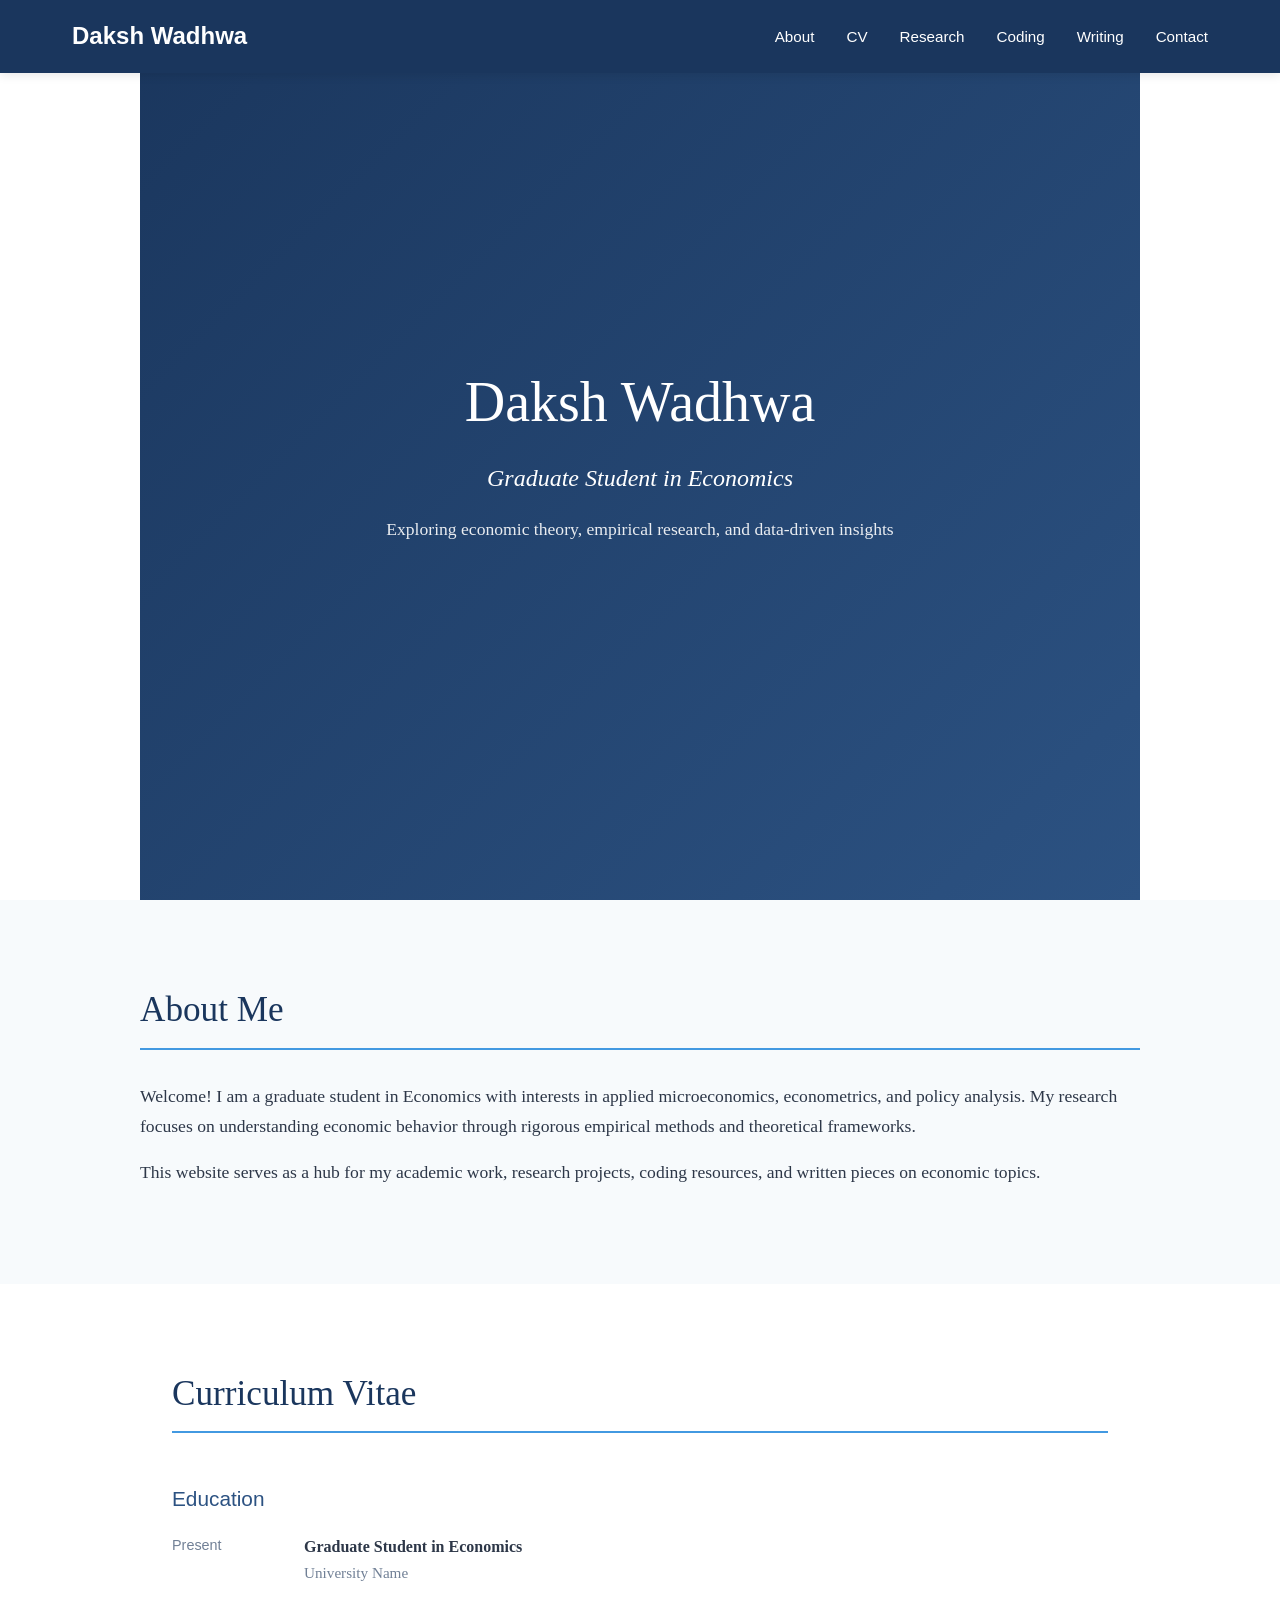
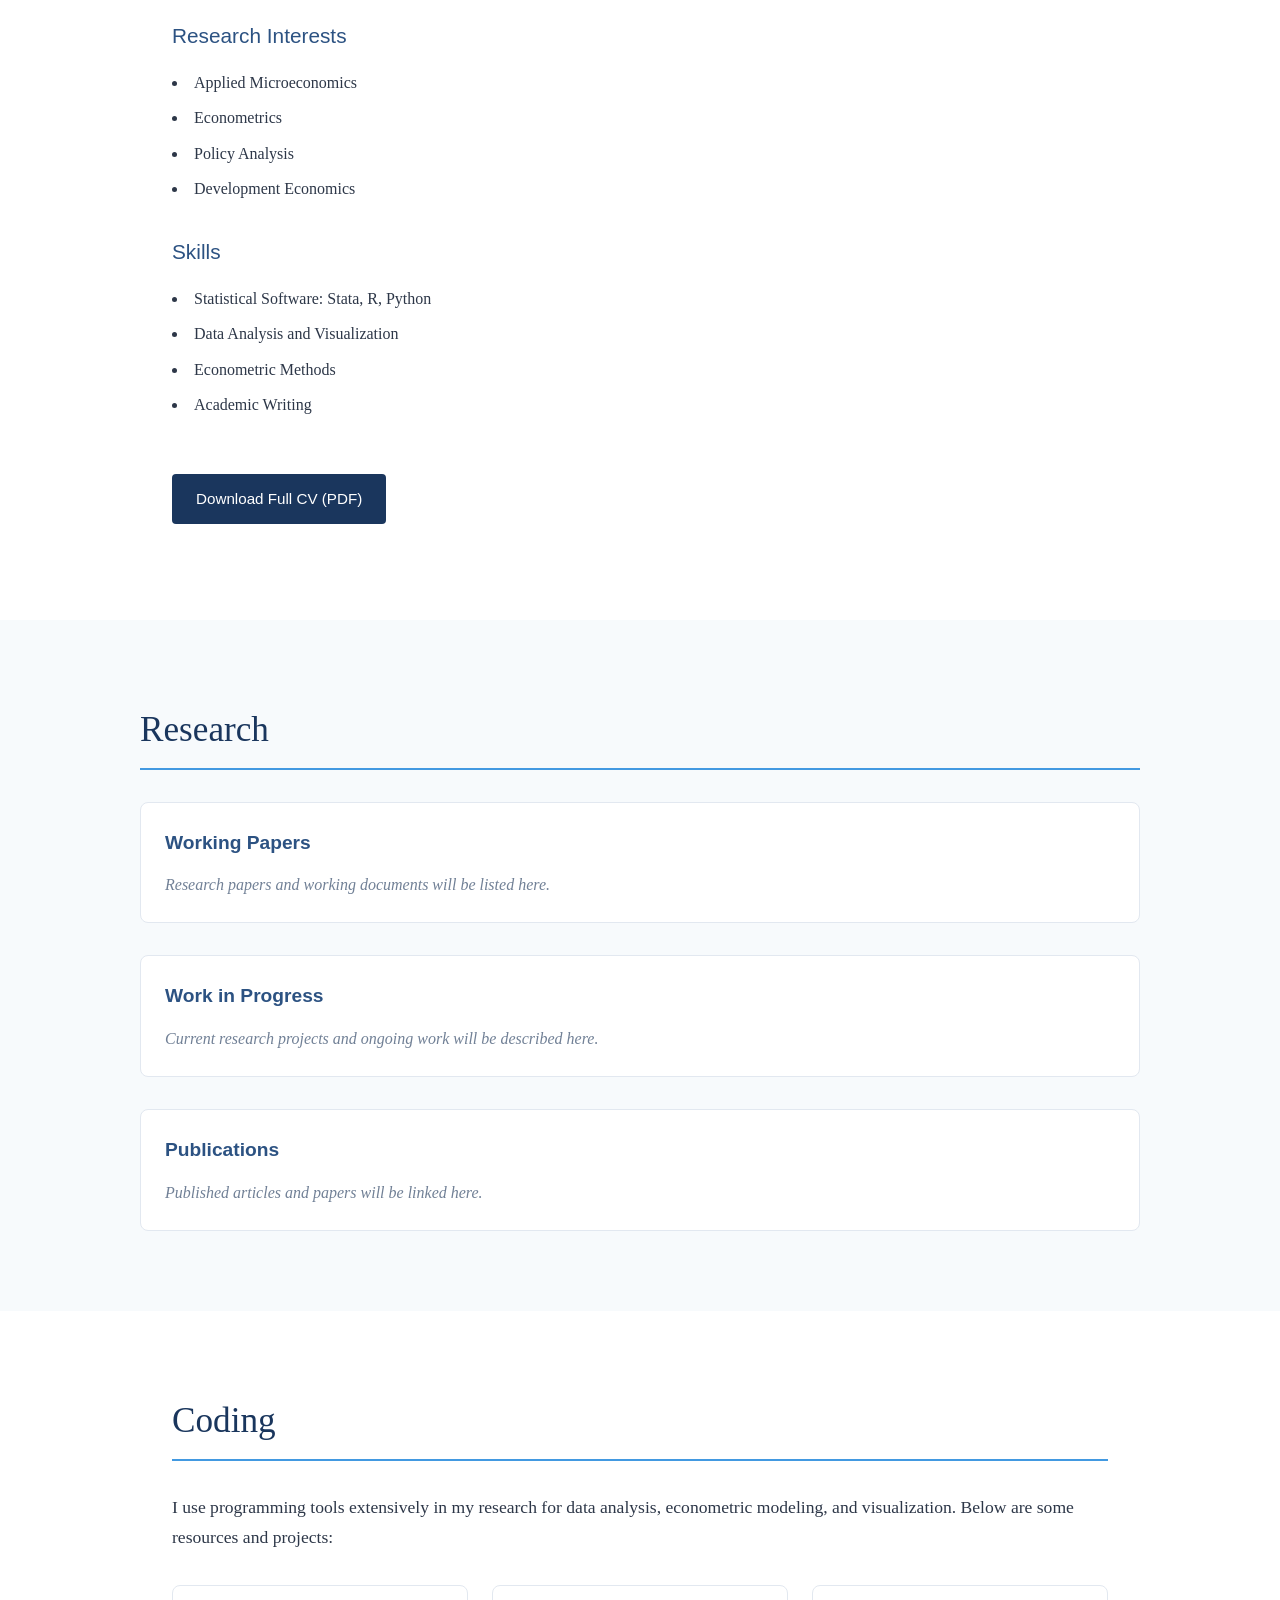
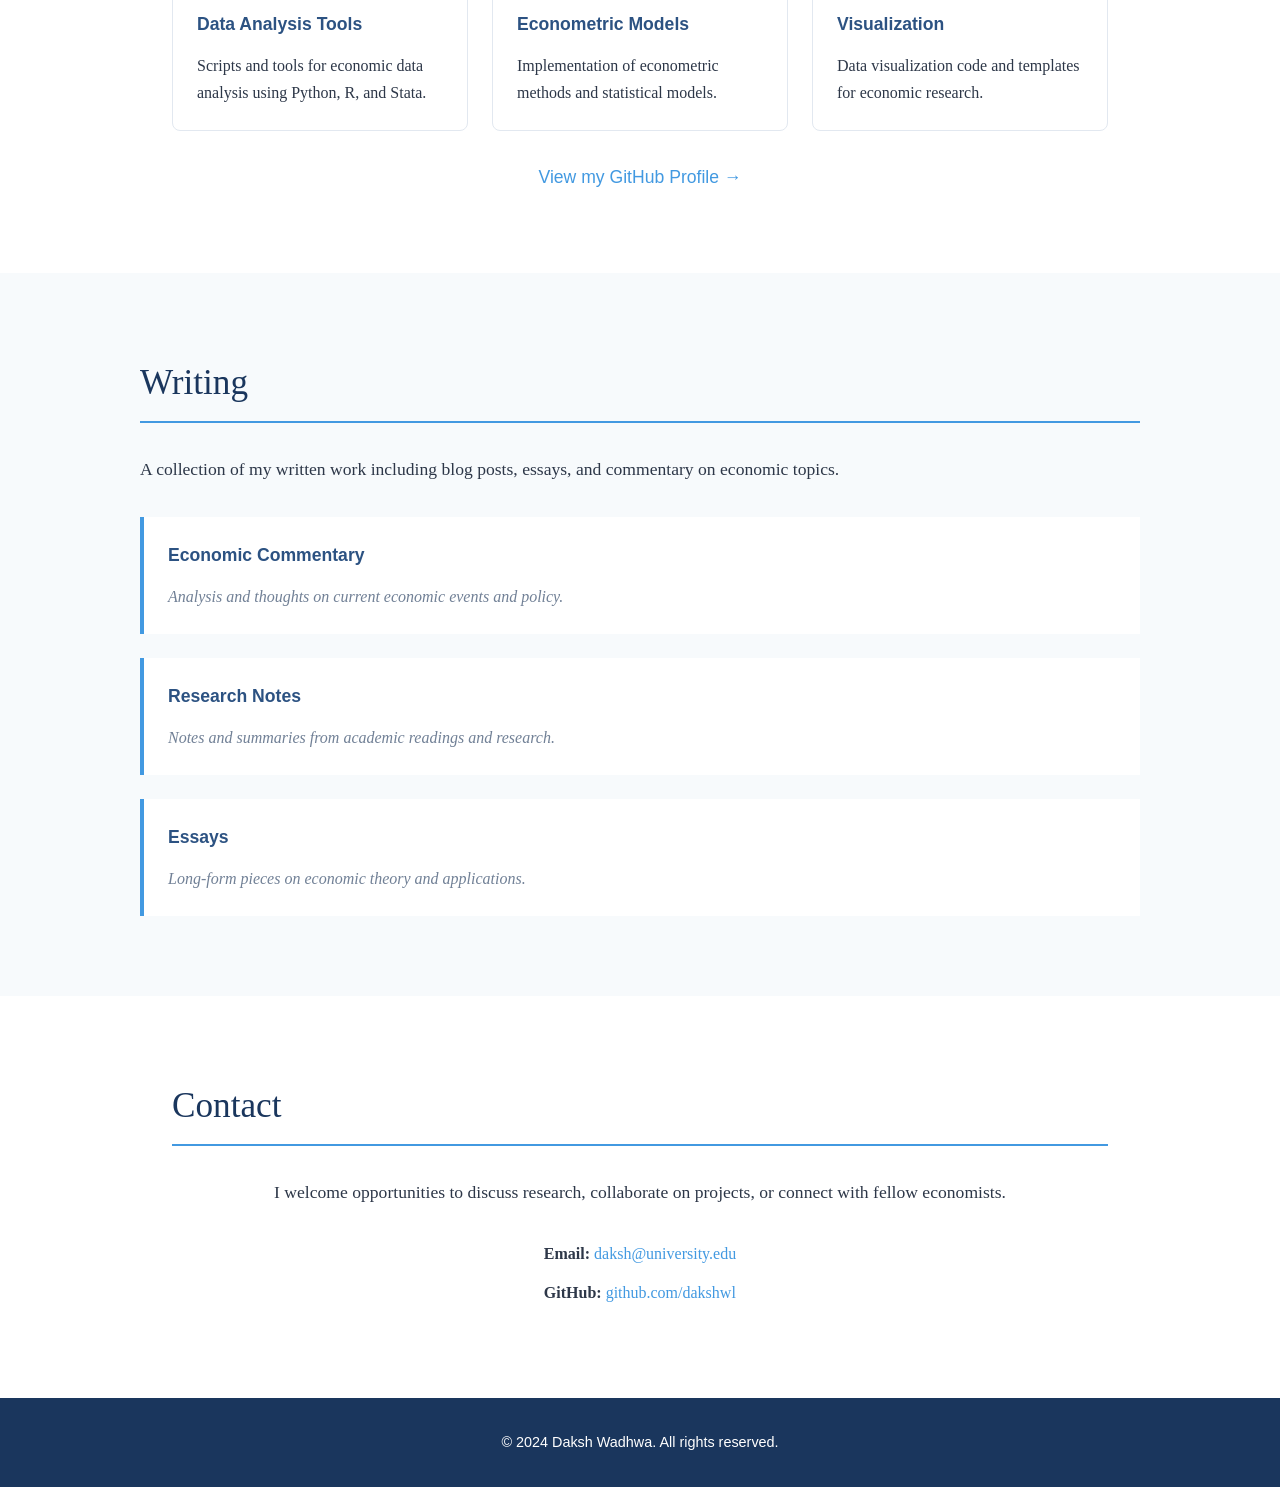
==== index.html @ ab9d46c3 "Add personal website with CV, Research, Coding, and Writing sections Co-authored-by: dakshwl <173939" ====
<!DOCTYPE html>
<html lang="en">
<head>
    <meta charset="UTF-8">
    <meta name="viewport" content="width=device-width, initial-scale=1.0">
    <title>Daksh Wadhwa | Economics Graduate Student</title>
    <link rel="stylesheet" href="styles.css">
</head>
<body>
    <header>
        <nav>
            <div class="nav-brand">Daksh Wadhwa</div>
            <ul class="nav-links">
                <li><a href="#about">About</a></li>
                <li><a href="#cv">CV</a></li>
                <li><a href="#research">Research</a></li>
                <li><a href="#coding">Coding</a></li>
                <li><a href="#writing">Writing</a></li>
                <li><a href="#contact">Contact</a></li>
            </ul>
        </nav>
    </header>

    <main>
        <section id="hero">
            <div class="hero-content">
                <h1>Daksh Wadhwa</h1>
                <p class="subtitle">Graduate Student in Economics</p>
                <p class="tagline">Exploring economic theory, empirical research, and data-driven insights</p>
            </div>
        </section>

        <section id="about">
            <h2>About Me</h2>
            <div class="about-content">
                <p>Welcome! I am a graduate student in Economics with interests in applied microeconomics, 
                econometrics, and policy analysis. My research focuses on understanding economic behavior 
                through rigorous empirical methods and theoretical frameworks.</p>
                <p>This website serves as a hub for my academic work, research projects, coding resources, 
                and written pieces on economic topics.</p>
            </div>
        </section>

        <section id="cv">
            <h2>Curriculum Vitae</h2>
            <div class="cv-content">
                <div class="cv-section">
                    <h3>Education</h3>
                    <div class="cv-item">
                        <span class="cv-date">Present</span>
                        <div class="cv-details">
                            <strong>Graduate Student in Economics</strong>
                            <p>University Name</p>
                        </div>
                    </div>
                </div>
                <div class="cv-section">
                    <h3>Research Interests</h3>
                    <ul>
                        <li>Applied Microeconomics</li>
                        <li>Econometrics</li>
                        <li>Policy Analysis</li>
                        <li>Development Economics</li>
                    </ul>
                </div>
                <div class="cv-section">
                    <h3>Skills</h3>
                    <ul>
                        <li>Statistical Software: Stata, R, Python</li>
                        <li>Data Analysis and Visualization</li>
                        <li>Econometric Methods</li>
                        <li>Academic Writing</li>
                    </ul>
                </div>
                <a href="#" class="download-cv">Download Full CV (PDF)</a>
            </div>
        </section>

        <section id="research">
            <h2>Research</h2>
            <div class="research-content">
                <div class="research-item">
                    <h3>Working Papers</h3>
                    <p class="placeholder-text">Research papers and working documents will be listed here.</p>
                </div>
                <div class="research-item">
                    <h3>Work in Progress</h3>
                    <p class="placeholder-text">Current research projects and ongoing work will be described here.</p>
                </div>
                <div class="research-item">
                    <h3>Publications</h3>
                    <p class="placeholder-text">Published articles and papers will be linked here.</p>
                </div>
            </div>
        </section>

        <section id="coding">
            <h2>Coding</h2>
            <div class="coding-content">
                <p>I use programming tools extensively in my research for data analysis, 
                econometric modeling, and visualization. Below are some resources and projects:</p>
                <div class="coding-projects">
                    <div class="coding-item">
                        <h3>Data Analysis Tools</h3>
                        <p>Scripts and tools for economic data analysis using Python, R, and Stata.</p>
                    </div>
                    <div class="coding-item">
                        <h3>Econometric Models</h3>
                        <p>Implementation of econometric methods and statistical models.</p>
                    </div>
                    <div class="coding-item">
                        <h3>Visualization</h3>
                        <p>Data visualization code and templates for economic research.</p>
                    </div>
                </div>
                <div class="github-link">
                    <a href="https://github.com/dakshwl" target="_blank" rel="noopener noreferrer">View my GitHub Profile →</a>
                </div>
            </div>
        </section>

        <section id="writing">
            <h2>Writing</h2>
            <div class="writing-content">
                <p>A collection of my written work including blog posts, essays, and commentary on economic topics.</p>
                <div class="writing-items">
                    <div class="writing-item">
                        <h3>Economic Commentary</h3>
                        <p class="placeholder-text">Analysis and thoughts on current economic events and policy.</p>
                    </div>
                    <div class="writing-item">
                        <h3>Research Notes</h3>
                        <p class="placeholder-text">Notes and summaries from academic readings and research.</p>
                    </div>
                    <div class="writing-item">
                        <h3>Essays</h3>
                        <p class="placeholder-text">Long-form pieces on economic theory and applications.</p>
                    </div>
                </div>
            </div>
        </section>

        <section id="contact">
            <h2>Contact</h2>
            <div class="contact-content">
                <p>I welcome opportunities to discuss research, collaborate on projects, or connect with fellow economists.</p>
                <div class="contact-info">
                    <p><strong>Email:</strong> <a href="mailto:daksh@university.edu">daksh@university.edu</a></p>
                    <p><strong>GitHub:</strong> <a href="https://github.com/dakshwl" target="_blank" rel="noopener noreferrer">github.com/dakshwl</a></p>
                </div>
            </div>
        </section>
    </main>

    <footer>
        <p>&copy; 2024 Daksh Wadhwa. All rights reserved.</p>
    </footer>
</body>
</html>
---- styles.css ----
/* Reset and Base Styles */
* {
    margin: 0;
    padding: 0;
    box-sizing: border-box;
}

:root {
    --primary-color: #1a365d;
    --secondary-color: #2c5282;
    --accent-color: #4299e1;
    --text-color: #2d3748;
    --light-text: #718096;
    --background-color: #ffffff;
    --section-bg: #f7fafc;
    --border-color: #e2e8f0;
}

html {
    scroll-behavior: smooth;
}

body {
    font-family: 'Georgia', 'Times New Roman', serif;
    line-height: 1.7;
    color: var(--text-color);
    background-color: var(--background-color);
}

/* Navigation */
header {
    position: fixed;
    top: 0;
    left: 0;
    right: 0;
    background-color: var(--primary-color);
    box-shadow: 0 2px 10px rgba(0, 0, 0, 0.1);
    z-index: 1000;
}

nav {
    max-width: 1200px;
    margin: 0 auto;
    padding: 1rem 2rem;
    display: flex;
    justify-content: space-between;
    align-items: center;
}

.nav-brand {
    font-size: 1.5rem;
    font-weight: bold;
    color: #ffffff;
    font-family: 'Helvetica Neue', Arial, sans-serif;
}

.nav-links {
    display: flex;
    list-style: none;
    gap: 2rem;
}

.nav-links a {
    text-decoration: none;
    color: #ffffff;
    font-family: 'Helvetica Neue', Arial, sans-serif;
    font-size: 0.95rem;
    transition: color 0.3s ease;
}

.nav-links a:hover {
    color: var(--accent-color);
}

/* Hero Section */
#hero {
    min-height: 100vh;
    display: flex;
    align-items: center;
    justify-content: center;
    text-align: center;
    background: linear-gradient(135deg, var(--primary-color) 0%, var(--secondary-color) 100%);
    color: #ffffff;
    padding: 2rem;
}

.hero-content h1 {
    font-size: 3.5rem;
    margin-bottom: 0.5rem;
    font-weight: normal;
}

.subtitle {
    font-size: 1.5rem;
    margin-bottom: 1rem;
    font-style: italic;
}

.tagline {
    font-size: 1.1rem;
    opacity: 0.9;
    max-width: 600px;
    margin: 0 auto;
}

/* Section Styles */
section {
    padding: 5rem 2rem;
    max-width: 1000px;
    margin: 0 auto;
}

section:nth-child(even) {
    background-color: var(--section-bg);
    max-width: none;
}

section:nth-child(even) > * {
    max-width: 1000px;
    margin-left: auto;
    margin-right: auto;
}

h2 {
    font-size: 2.2rem;
    color: var(--primary-color);
    margin-bottom: 2rem;
    padding-bottom: 0.5rem;
    border-bottom: 2px solid var(--accent-color);
    font-weight: normal;
}

/* About Section */
.about-content p {
    margin-bottom: 1rem;
    font-size: 1.1rem;
}

/* CV Section */
.cv-content {
    padding: 1rem 0;
}

.cv-section {
    margin-bottom: 2rem;
}

.cv-section h3 {
    font-size: 1.3rem;
    color: var(--secondary-color);
    margin-bottom: 1rem;
    font-weight: normal;
    font-family: 'Helvetica Neue', Arial, sans-serif;
}

.cv-item {
    display: flex;
    gap: 2rem;
    margin-bottom: 1rem;
}

.cv-date {
    font-family: 'Helvetica Neue', Arial, sans-serif;
    font-size: 0.9rem;
    color: var(--light-text);
    min-width: 100px;
}

.cv-details p {
    color: var(--light-text);
    font-size: 0.95rem;
}

.cv-section ul {
    list-style-position: inside;
    color: var(--text-color);
}

.cv-section li {
    margin-bottom: 0.5rem;
}

.download-cv {
    display: inline-block;
    margin-top: 1.5rem;
    padding: 0.75rem 1.5rem;
    background-color: var(--primary-color);
    color: #ffffff;
    text-decoration: none;
    font-family: 'Helvetica Neue', Arial, sans-serif;
    font-size: 0.95rem;
    border-radius: 4px;
    transition: background-color 0.3s ease;
}

.download-cv:hover {
    background-color: var(--secondary-color);
}

/* Research Section */
.research-content {
    display: grid;
    gap: 2rem;
}

.research-item {
    padding: 1.5rem;
    border: 1px solid var(--border-color);
    border-radius: 8px;
    background-color: #ffffff;
}

.research-item h3 {
    font-size: 1.2rem;
    color: var(--secondary-color);
    margin-bottom: 0.75rem;
    font-family: 'Helvetica Neue', Arial, sans-serif;
}

.placeholder-text {
    color: var(--light-text);
    font-style: italic;
}

/* Coding Section */
.coding-content > p {
    margin-bottom: 2rem;
    font-size: 1.1rem;
}

.coding-projects {
    display: grid;
    grid-template-columns: repeat(auto-fit, minmax(280px, 1fr));
    gap: 1.5rem;
    margin-bottom: 2rem;
}

.coding-item {
    padding: 1.5rem;
    border: 1px solid var(--border-color);
    border-radius: 8px;
    background-color: #ffffff;
}

.coding-item h3 {
    font-size: 1.1rem;
    color: var(--secondary-color);
    margin-bottom: 0.75rem;
    font-family: 'Helvetica Neue', Arial, sans-serif;
}

.github-link {
    text-align: center;
}

.github-link a {
    color: var(--accent-color);
    text-decoration: none;
    font-family: 'Helvetica Neue', Arial, sans-serif;
    font-size: 1.1rem;
    transition: color 0.3s ease;
}

.github-link a:hover {
    color: var(--primary-color);
}

/* Writing Section */
.writing-content > p {
    margin-bottom: 2rem;
    font-size: 1.1rem;
}

.writing-items {
    display: grid;
    gap: 1.5rem;
}

.writing-item {
    padding: 1.5rem;
    border-left: 4px solid var(--accent-color);
    background-color: #ffffff;
}

.writing-item h3 {
    font-size: 1.1rem;
    color: var(--secondary-color);
    margin-bottom: 0.75rem;
    font-family: 'Helvetica Neue', Arial, sans-serif;
}

/* Contact Section */
.contact-content {
    text-align: center;
}

.contact-content > p {
    margin-bottom: 2rem;
    font-size: 1.1rem;
}

.contact-info {
    display: inline-block;
    text-align: left;
}

.contact-info p {
    margin-bottom: 0.75rem;
}

.contact-info a {
    color: var(--accent-color);
    text-decoration: none;
    transition: color 0.3s ease;
}

.contact-info a:hover {
    color: var(--primary-color);
}

/* Footer */
footer {
    text-align: center;
    padding: 2rem;
    background-color: var(--primary-color);
    color: #ffffff;
    font-family: 'Helvetica Neue', Arial, sans-serif;
    font-size: 0.9rem;
}

/* Responsive Design */
@media (max-width: 768px) {
    nav {
        flex-direction: column;
        gap: 1rem;
    }

    .nav-links {
        gap: 1rem;
        flex-wrap: wrap;
        justify-content: center;
    }

    .hero-content h1 {
        font-size: 2.5rem;
    }

    .subtitle {
        font-size: 1.2rem;
    }

    section {
        padding: 3rem 1.5rem;
    }

    h2 {
        font-size: 1.8rem;
    }

    .cv-item {
        flex-direction: column;
        gap: 0.5rem;
    }

    .cv-date {
        min-width: auto;
    }
}

@media (max-width: 480px) {
    .hero-content h1 {
        font-size: 2rem;
    }

    .nav-links {
        font-size: 0.85rem;
    }

    .coding-projects {
        grid-template-columns: 1fr;
    }
}
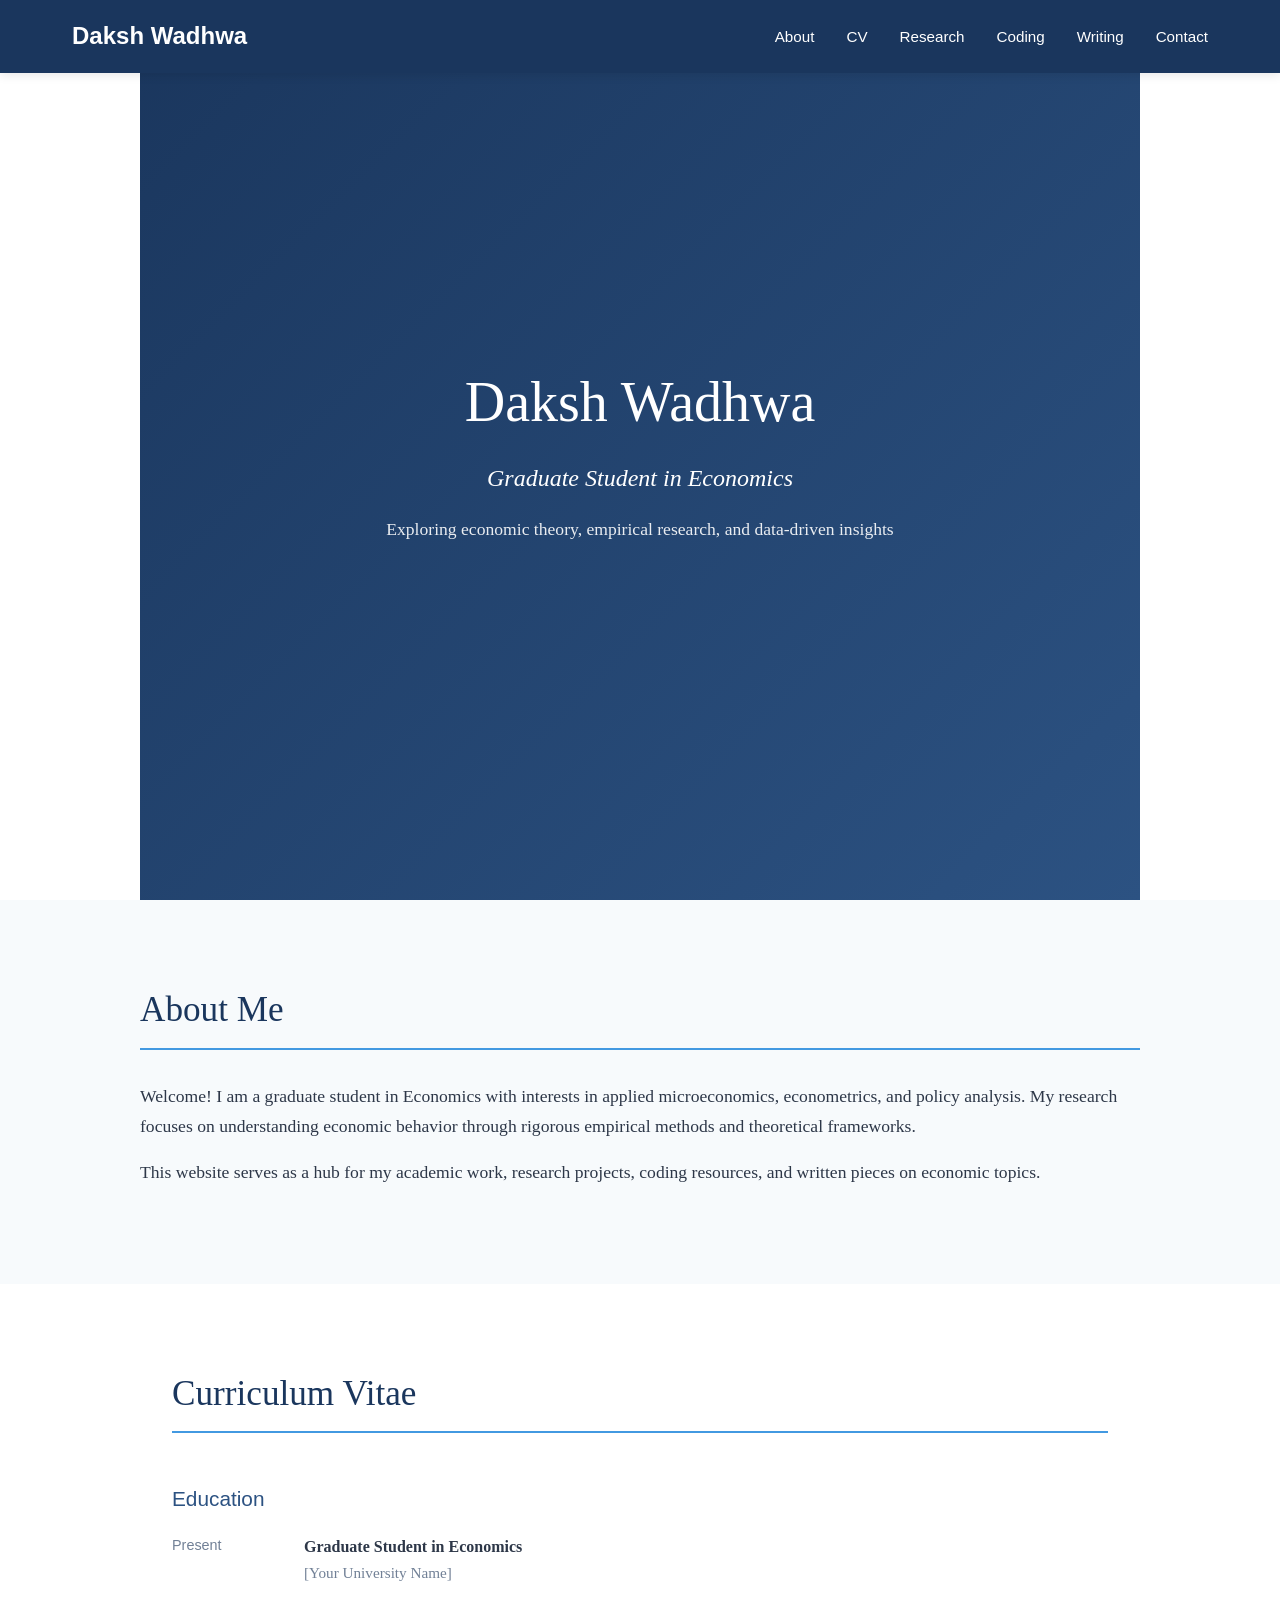
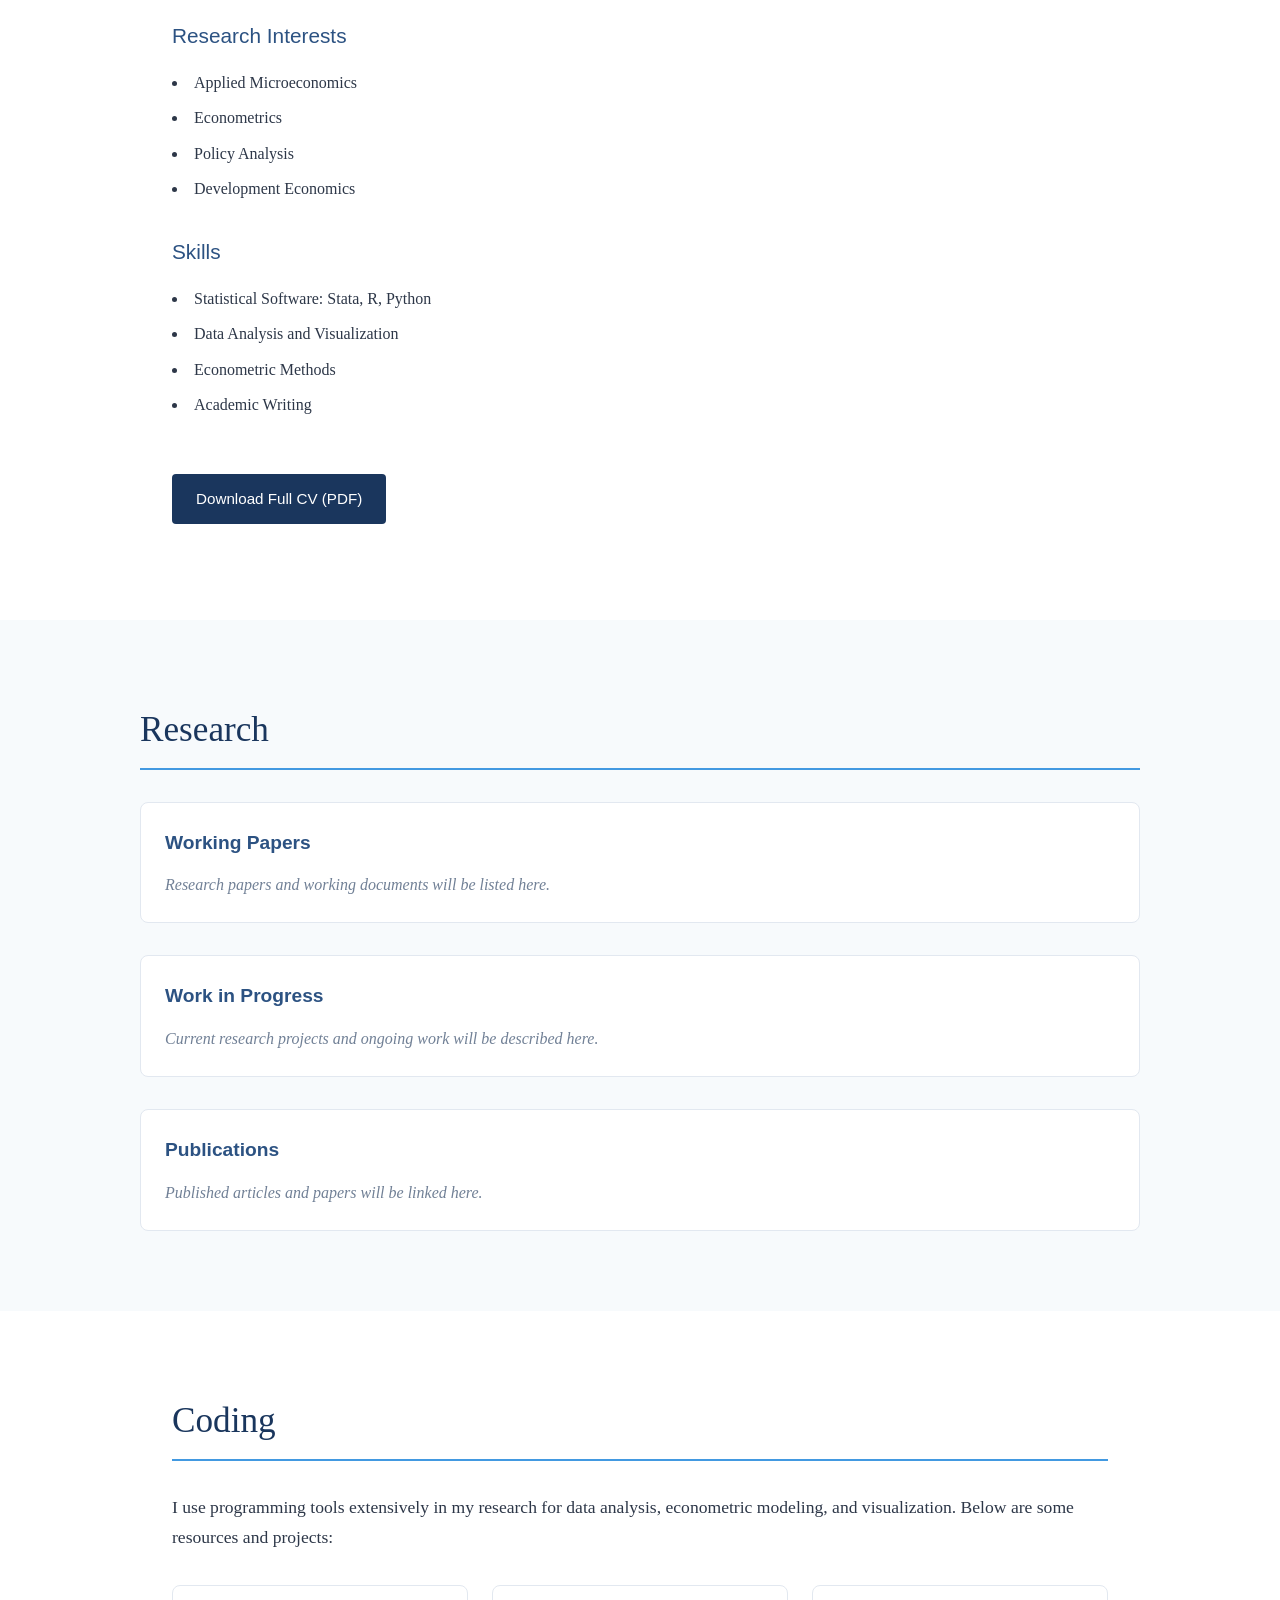
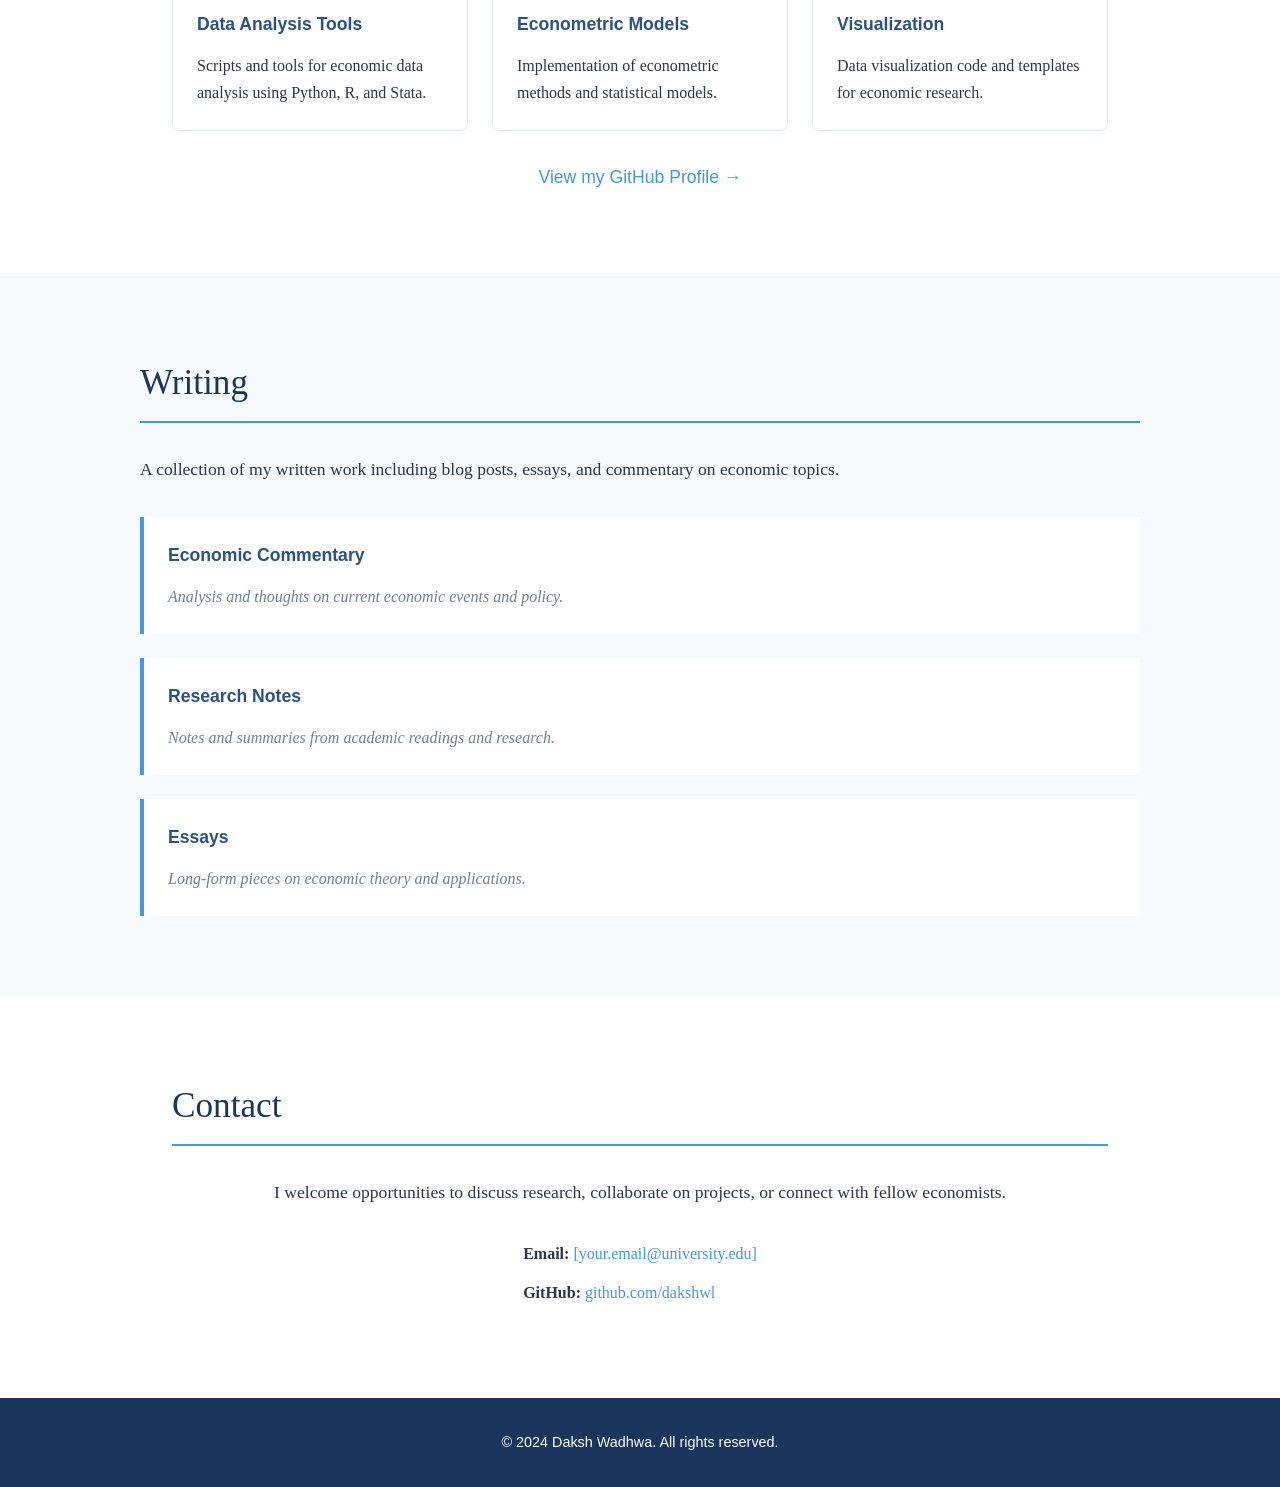
==== commit 790cac87: "Improve placeholder text for customization and add HTML comments Co-authored-by: dakshwl <173939660+" ====
--- a/index.html
+++ b/index.html
@@ -50,7 +50,8 @@
                         <span class="cv-date">Present</span>
                         <div class="cv-details">
                             <strong>Graduate Student in Economics</strong>
-                            <p>University Name</p>
+                            <!-- Update with your university name -->
+                            <p>[Your University Name]</p>
                         </div>
                     </div>
                 </div>
@@ -72,6 +73,7 @@
                         <li>Academic Writing</li>
                     </ul>
                 </div>
+                <!-- Update the href below with your actual CV PDF file -->
                 <a href="#" class="download-cv">Download Full CV (PDF)</a>
             </div>
         </section>
@@ -145,7 +147,8 @@
             <div class="contact-content">
                 <p>I welcome opportunities to discuss research, collaborate on projects, or connect with fellow economists.</p>
                 <div class="contact-info">
-                    <p><strong>Email:</strong> <a href="mailto:daksh@university.edu">daksh@university.edu</a></p>
+                    <!-- Update with your actual email address -->
+                    <p><strong>Email:</strong> <a href="mailto:your.email@university.edu">[your.email@university.edu]</a></p>
                     <p><strong>GitHub:</strong> <a href="https://github.com/dakshwl" target="_blank" rel="noopener noreferrer">github.com/dakshwl</a></p>
                 </div>
             </div>
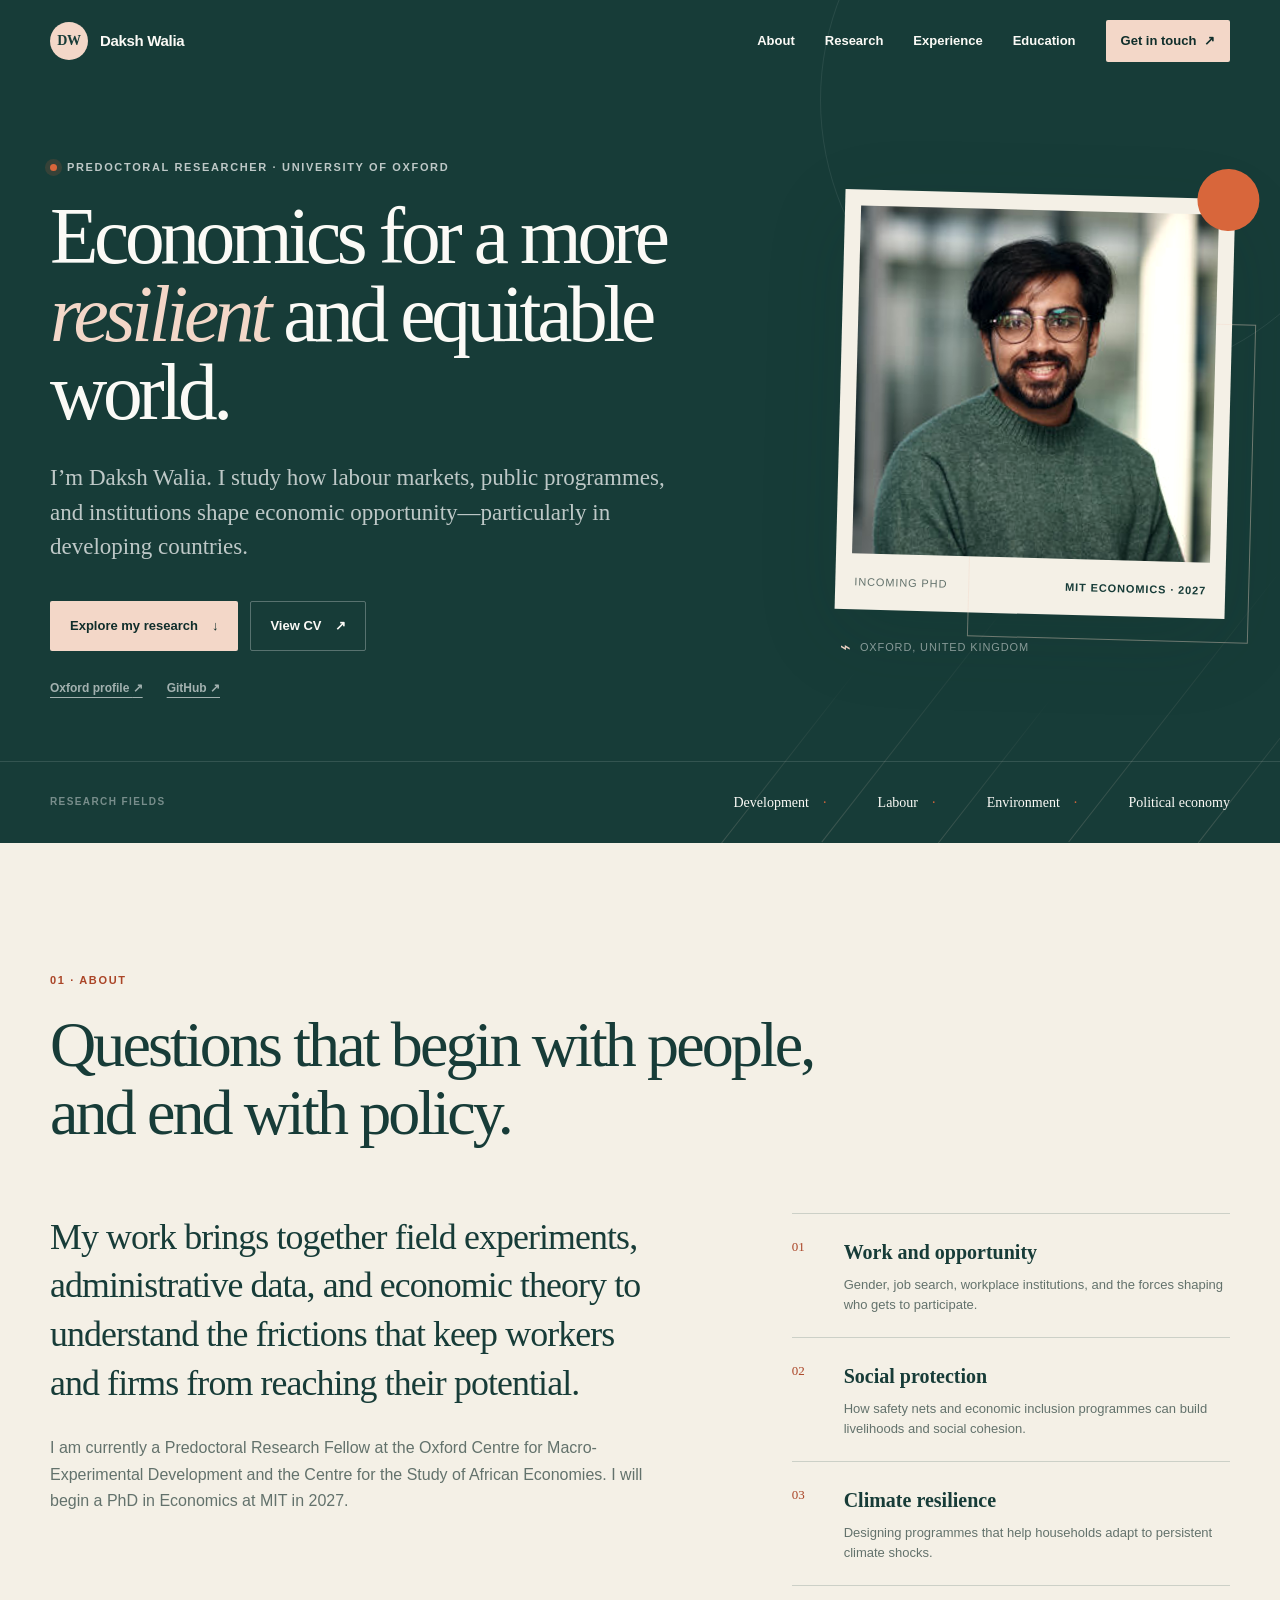
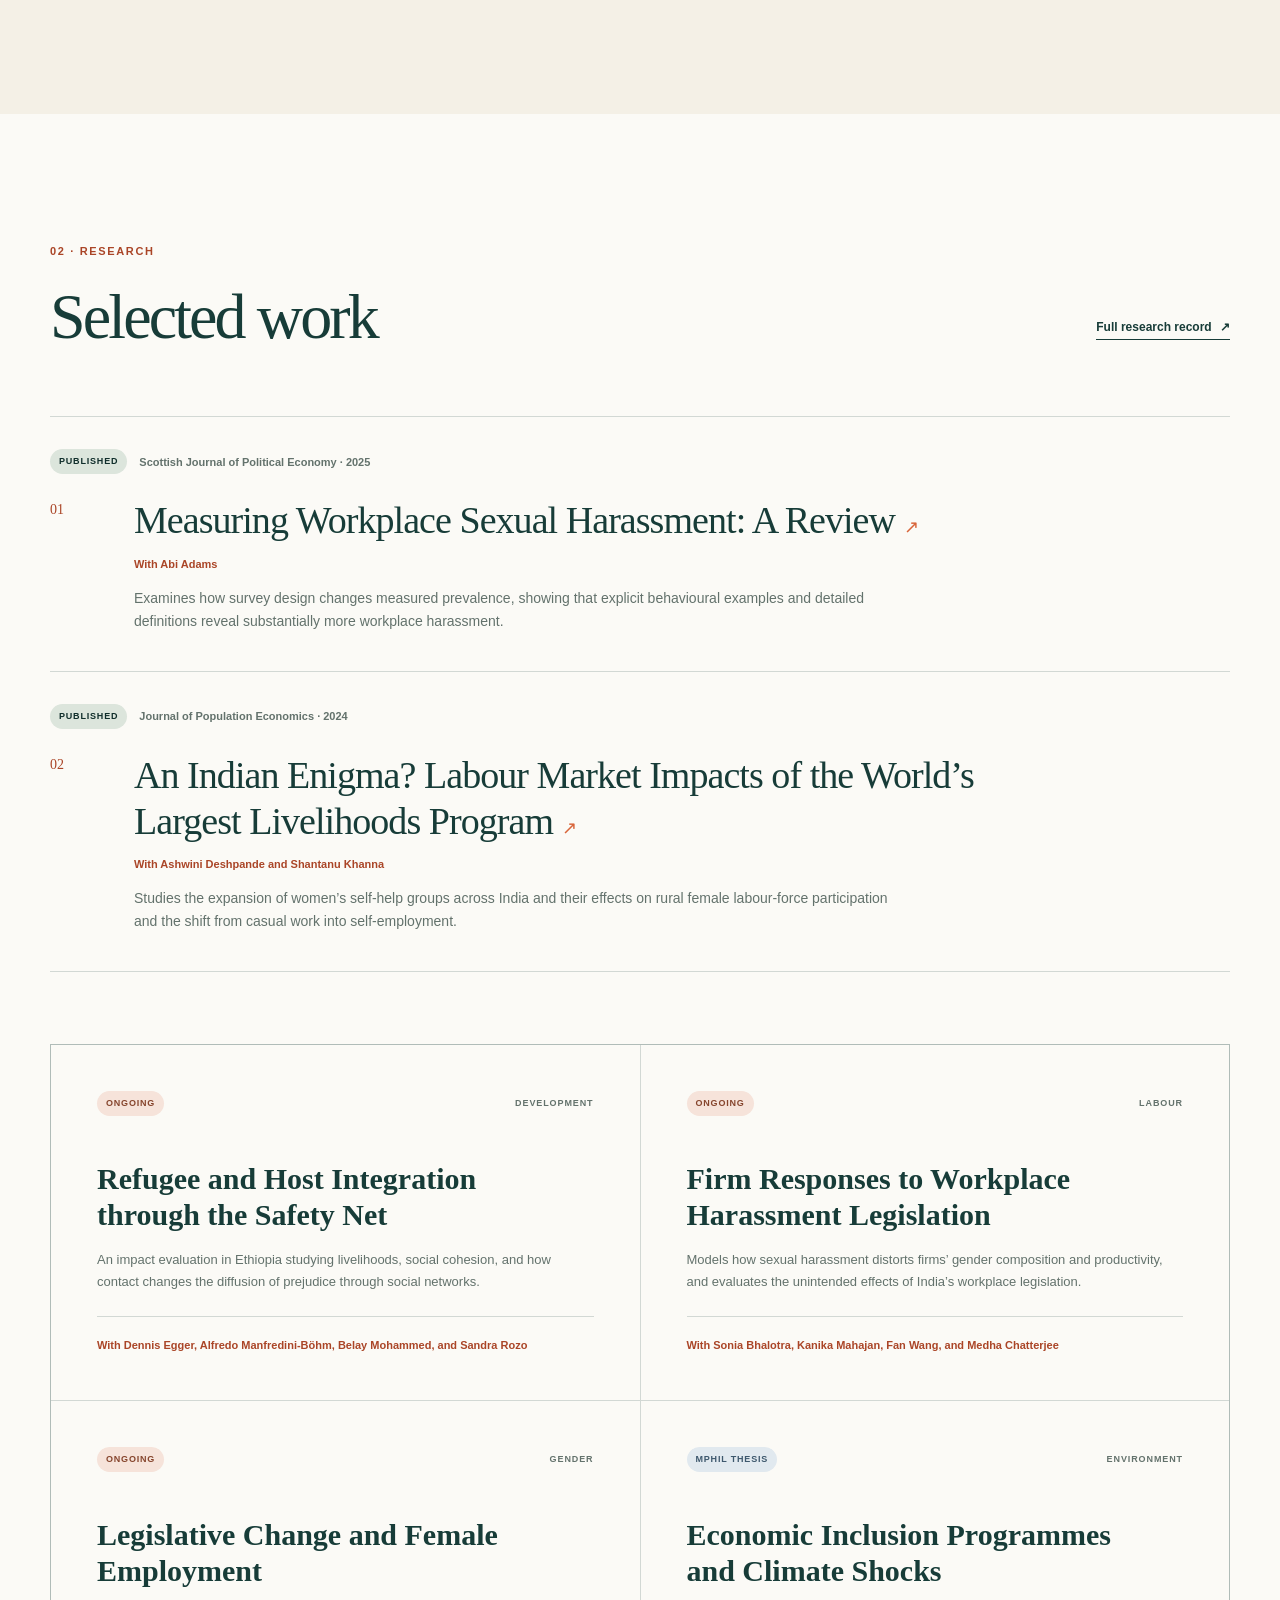
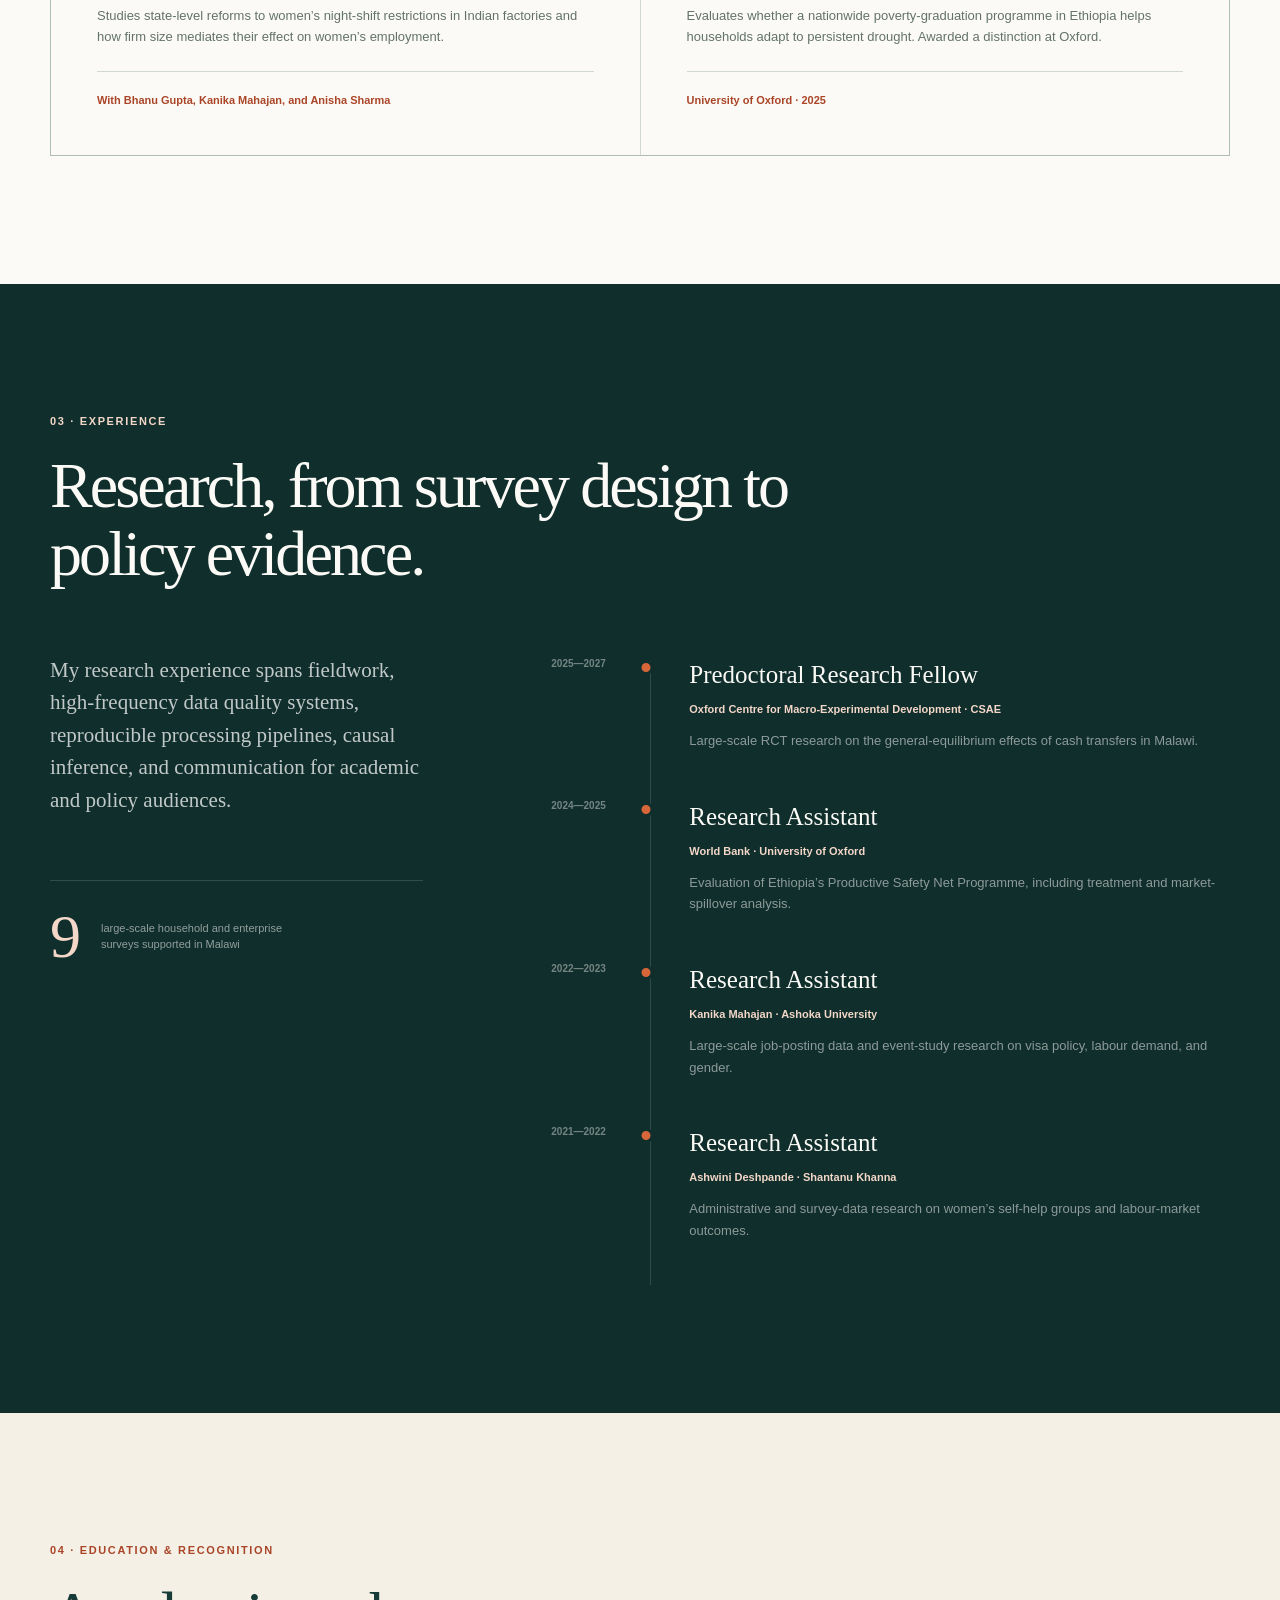
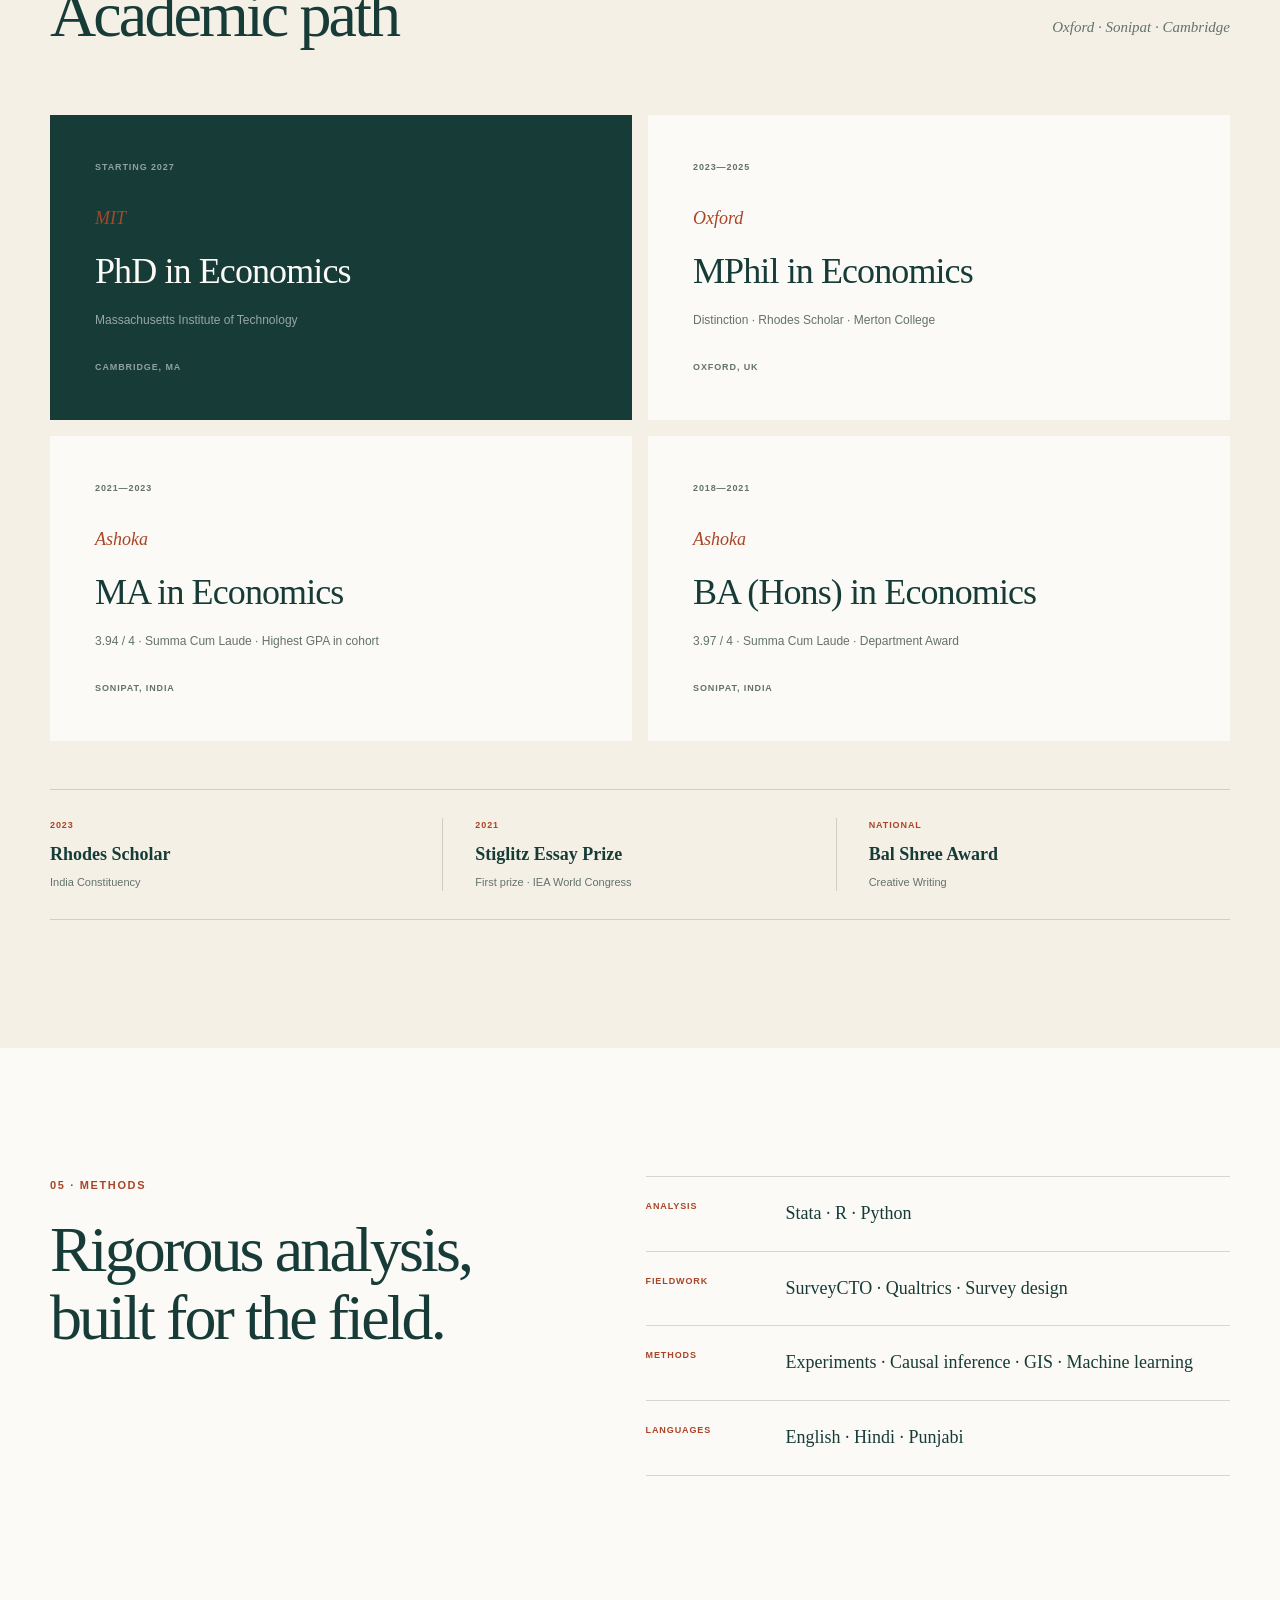
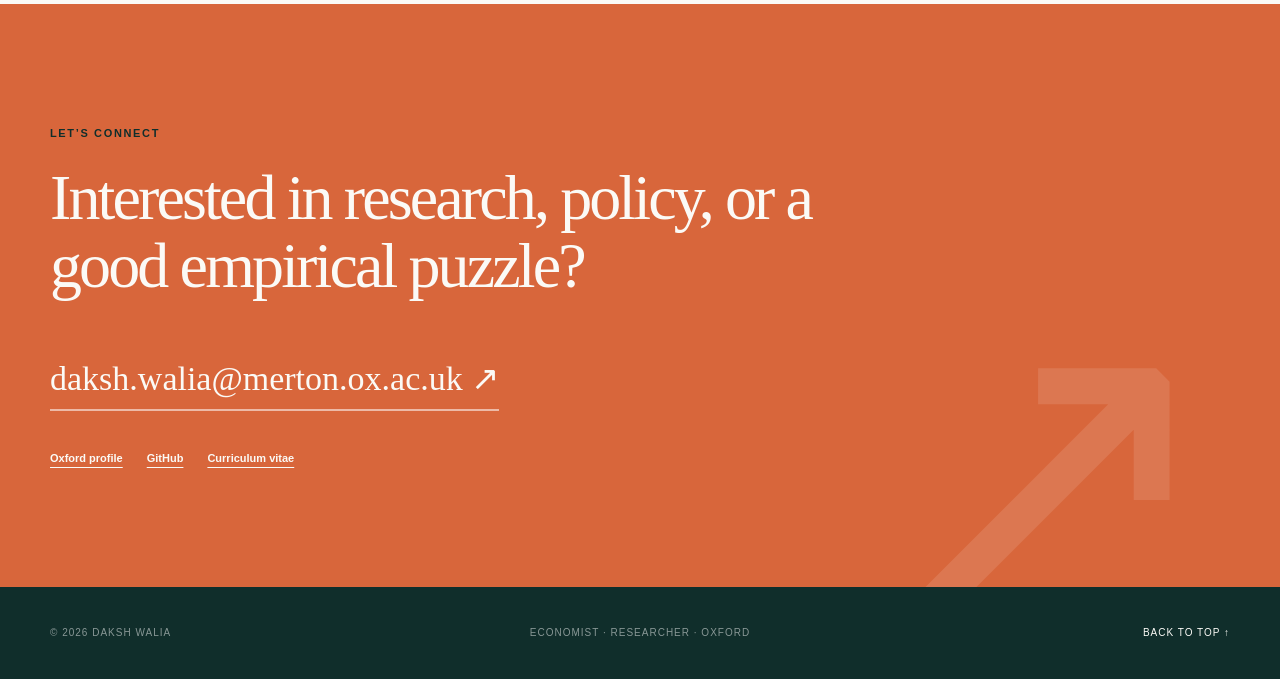
==== commit b96b105c: "Updating website first draft" ====
--- a/index.html
+++ b/index.html
@@ -3,160 +3,445 @@
 <head>
     <meta charset="UTF-8">
     <meta name="viewport" content="width=device-width, initial-scale=1.0">
-    <title>Daksh Wadhwa | Economics Graduate Student</title>
+    <meta name="description" content="Daksh Walia is a predoctoral researcher in economics at the University of Oxford, working in development, labour, and environmental economics.">
+    <meta name="theme-color" content="#173c38">
+    <meta property="og:title" content="Daksh Walia — Economist">
+    <meta property="og:description" content="Research in development, labour, and environmental economics.">
+    <meta property="og:type" content="website">
+    <meta property="og:image" content="assets/daksh-walia.jpg">
+    <title>Daksh Walia | Economist</title>
+    <link rel="icon" href="favicon.svg" type="image/svg+xml">
+    <link rel="preload" href="assets/daksh-walia.jpg" as="image" type="image/jpeg">
     <link rel="stylesheet" href="styles.css">
+    <script>document.documentElement.classList.add('js');</script>
 </head>
 <body>
-    <header>
-        <nav>
-            <div class="nav-brand">Daksh Wadhwa</div>
-            <ul class="nav-links">
-                <li><a href="#about">About</a></li>
-                <li><a href="#cv">CV</a></li>
-                <li><a href="#research">Research</a></li>
-                <li><a href="#coding">Coding</a></li>
-                <li><a href="#writing">Writing</a></li>
-                <li><a href="#contact">Contact</a></li>
-            </ul>
+    <a class="skip-link" href="#main-content">Skip to content</a>
+
+    <header class="site-header" id="site-header">
+        <nav class="nav shell" aria-label="Primary navigation">
+            <a class="brand" href="#top" aria-label="Daksh Walia, home">
+                <span class="brand-mark" aria-hidden="true">DW</span>
+                <span class="brand-name">Daksh Walia</span>
+            </a>
+
+            <button class="nav-toggle" type="button" aria-expanded="false" aria-controls="nav-links">
+                <span class="sr-only">Open menu</span>
+                <span aria-hidden="true"></span>
+                <span aria-hidden="true"></span>
+            </button>
+
+            <div class="nav-links" id="nav-links">
+                <a href="#about">About</a>
+                <a href="#research">Research</a>
+                <a href="#experience">Experience</a>
+                <a href="#education">Education</a>
+                <a class="nav-contact" href="#contact">Get in touch <span aria-hidden="true">↗</span></a>
+            </div>
         </nav>
     </header>
 
-    <main>
-        <section id="hero">
-            <div class="hero-content">
-                <h1>Daksh Wadhwa</h1>
-                <p class="subtitle">Graduate Student in Economics</p>
-                <p class="tagline">Exploring economic theory, empirical research, and data-driven insights</p>
-            </div>
-        </section>
-
-        <section id="about">
-            <h2>About Me</h2>
-            <div class="about-content">
-                <p>Welcome! I am a graduate student in Economics with interests in applied microeconomics, 
-                econometrics, and policy analysis. My research focuses on understanding economic behavior 
-                through rigorous empirical methods and theoretical frameworks.</p>
-                <p>This website serves as a hub for my academic work, research projects, coding resources, 
-                and written pieces on economic topics.</p>
-            </div>
-        </section>
-
-        <section id="cv">
-            <h2>Curriculum Vitae</h2>
-            <div class="cv-content">
-                <div class="cv-section">
-                    <h3>Education</h3>
-                    <div class="cv-item">
-                        <span class="cv-date">Present</span>
-                        <div class="cv-details">
-                            <strong>Graduate Student in Economics</strong>
-                            <!-- Update with your university name -->
-                            <p>[Your University Name]</p>
-                        </div>
-                    </div>
-                </div>
-                <div class="cv-section">
-                    <h3>Research Interests</h3>
+    <main id="main-content">
+        <section class="hero" id="top">
+            <div class="hero-pattern" aria-hidden="true">
+                <span></span><span></span><span></span><span></span><span></span>
+            </div>
+            <div class="shell hero-grid">
+                <div class="hero-copy reveal">
+                    <p class="eyebrow"><span></span> Predoctoral researcher · University of Oxford</p>
+                    <h1>Economics for a more <em>resilient</em> and equitable world.</h1>
+                    <p class="hero-intro">
+                        I’m Daksh Walia. I study how labour markets, public programmes, and institutions
+                        shape economic opportunity—particularly in developing countries.
+                    </p>
+                    <div class="hero-actions">
+                        <a class="button button-primary" href="#research">Explore my research <span aria-hidden="true">↓</span></a>
+                        <a class="button button-secondary" href="Economics_CV.pdf" target="_blank" rel="noopener">View CV <span aria-hidden="true">↗</span></a>
+                    </div>
+                    <div class="hero-links" aria-label="Professional profiles">
+                        <a href="https://www.economics.ox.ac.uk/people/daksh-walia" target="_blank" rel="noopener">
+                            Oxford profile <span aria-hidden="true">↗</span>
+                        </a>
+                        <a href="https://github.com/dakshwl" target="_blank" rel="noopener">
+                            GitHub <span aria-hidden="true">↗</span>
+                        </a>
+                    </div>
+                </div>
+
+                <div class="portrait-wrap reveal">
+                    <div class="portrait-frame">
+                        <div class="portrait-accent" aria-hidden="true"></div>
+                        <img src="assets/daksh-walia.jpg" width="300" height="348" alt="Daksh Walia smiling, wearing glasses and a green sweater.">
+                        <div class="portrait-note">
+                            <span>Incoming PhD</span>
+                            <strong>MIT Economics · 2027</strong>
+                        </div>
+                    </div>
+                    <p class="portrait-caption">
+                        <span aria-hidden="true">⌁</span>
+                        Oxford, United Kingdom
+                    </p>
+                </div>
+            </div>
+
+            <div class="research-strip" aria-label="Research fields">
+                <div class="shell research-strip-inner">
+                    <span>Research fields</span>
                     <ul>
-                        <li>Applied Microeconomics</li>
-                        <li>Econometrics</li>
-                        <li>Policy Analysis</li>
-                        <li>Development Economics</li>
+                        <li>Development</li>
+                        <li>Labour</li>
+                        <li>Environment</li>
+                        <li>Political economy</li>
                     </ul>
                 </div>
-                <div class="cv-section">
-                    <h3>Skills</h3>
-                    <ul>
-                        <li>Statistical Software: Stata, R, Python</li>
-                        <li>Data Analysis and Visualization</li>
-                        <li>Econometric Methods</li>
-                        <li>Academic Writing</li>
-                    </ul>
-                </div>
-                <!-- Update the href below with your actual CV PDF file -->
-                <a href="#" class="download-cv">Download Full CV (PDF)</a>
-            </div>
-        </section>
-
-        <section id="research">
-            <h2>Research</h2>
-            <div class="research-content">
-                <div class="research-item">
-                    <h3>Working Papers</h3>
-                    <p class="placeholder-text">Research papers and working documents will be listed here.</p>
-                </div>
-                <div class="research-item">
-                    <h3>Work in Progress</h3>
-                    <p class="placeholder-text">Current research projects and ongoing work will be described here.</p>
-                </div>
-                <div class="research-item">
-                    <h3>Publications</h3>
-                    <p class="placeholder-text">Published articles and papers will be linked here.</p>
-                </div>
-            </div>
-        </section>
-
-        <section id="coding">
-            <h2>Coding</h2>
-            <div class="coding-content">
-                <p>I use programming tools extensively in my research for data analysis, 
-                econometric modeling, and visualization. Below are some resources and projects:</p>
-                <div class="coding-projects">
-                    <div class="coding-item">
-                        <h3>Data Analysis Tools</h3>
-                        <p>Scripts and tools for economic data analysis using Python, R, and Stata.</p>
-                    </div>
-                    <div class="coding-item">
-                        <h3>Econometric Models</h3>
-                        <p>Implementation of econometric methods and statistical models.</p>
-                    </div>
-                    <div class="coding-item">
-                        <h3>Visualization</h3>
-                        <p>Data visualization code and templates for economic research.</p>
-                    </div>
-                </div>
-                <div class="github-link">
-                    <a href="https://github.com/dakshwl" target="_blank" rel="noopener noreferrer">View my GitHub Profile →</a>
-                </div>
-            </div>
-        </section>
-
-        <section id="writing">
-            <h2>Writing</h2>
-            <div class="writing-content">
-                <p>A collection of my written work including blog posts, essays, and commentary on economic topics.</p>
-                <div class="writing-items">
-                    <div class="writing-item">
-                        <h3>Economic Commentary</h3>
-                        <p class="placeholder-text">Analysis and thoughts on current economic events and policy.</p>
-                    </div>
-                    <div class="writing-item">
-                        <h3>Research Notes</h3>
-                        <p class="placeholder-text">Notes and summaries from academic readings and research.</p>
-                    </div>
-                    <div class="writing-item">
-                        <h3>Essays</h3>
-                        <p class="placeholder-text">Long-form pieces on economic theory and applications.</p>
-                    </div>
-                </div>
-            </div>
-        </section>
-
-        <section id="contact">
-            <h2>Contact</h2>
-            <div class="contact-content">
-                <p>I welcome opportunities to discuss research, collaborate on projects, or connect with fellow economists.</p>
-                <div class="contact-info">
-                    <!-- Update with your actual email address -->
-                    <p><strong>Email:</strong> <a href="mailto:your.email@university.edu">[your.email@university.edu]</a></p>
-                    <p><strong>GitHub:</strong> <a href="https://github.com/dakshwl" target="_blank" rel="noopener noreferrer">github.com/dakshwl</a></p>
+            </div>
+        </section>
+
+        <section class="section about" id="about">
+            <div class="shell">
+                <div class="section-heading reveal">
+                    <p class="section-kicker">01 · About</p>
+                    <h2>Questions that begin with people, and end with policy.</h2>
+                </div>
+
+                <div class="about-grid">
+                    <div class="about-statement reveal">
+                        <p class="large-copy">
+                            My work brings together field experiments, administrative data, and economic
+                            theory to understand the frictions that keep workers and firms from reaching
+                            their potential.
+                        </p>
+                        <p>
+                            I am currently a Predoctoral Research Fellow at the Oxford Centre for
+                            Macro-Experimental Development and the Centre for the Study of African
+                            Economies. I will begin a PhD in Economics at MIT in 2027.
+                        </p>
+                    </div>
+
+                    <ol class="theme-list reveal">
+                        <li>
+                            <span class="theme-number">01</span>
+                            <div>
+                                <h3>Work and opportunity</h3>
+                                <p>Gender, job search, workplace institutions, and the forces shaping who gets to participate.</p>
+                            </div>
+                        </li>
+                        <li>
+                            <span class="theme-number">02</span>
+                            <div>
+                                <h3>Social protection</h3>
+                                <p>How safety nets and economic inclusion programmes can build livelihoods and social cohesion.</p>
+                            </div>
+                        </li>
+                        <li>
+                            <span class="theme-number">03</span>
+                            <div>
+                                <h3>Climate resilience</h3>
+                                <p>Designing programmes that help households adapt to persistent climate shocks.</p>
+                            </div>
+                        </li>
+                    </ol>
+                </div>
+            </div>
+        </section>
+
+        <section class="section research" id="research">
+            <div class="shell">
+                <div class="section-heading section-heading-row reveal">
+                    <div>
+                        <p class="section-kicker">02 · Research</p>
+                        <h2>Selected work</h2>
+                    </div>
+                    <a class="text-link" href="Economics_CV.pdf" target="_blank" rel="noopener">Full research record <span aria-hidden="true">↗</span></a>
+                </div>
+
+                <div class="publication-list">
+                    <article class="publication publication-featured reveal">
+                        <div class="publication-meta">
+                            <span class="status status-published">Published</span>
+                            <span>Scottish Journal of Political Economy · 2025</span>
+                        </div>
+                        <div class="publication-body">
+                            <span class="publication-index" aria-hidden="true">01</span>
+                            <div>
+                                <h3>
+                                    <a href="https://doi.org/10.1111/sjpe.12414" target="_blank" rel="noopener">
+                                        Measuring Workplace Sexual Harassment: A Review
+                                        <span aria-hidden="true">↗</span>
+                                    </a>
+                                </h3>
+                                <p class="coauthors">With Abi Adams</p>
+                                <p>
+                                    Examines how survey design changes measured prevalence, showing that
+                                    explicit behavioural examples and detailed definitions reveal
+                                    substantially more workplace harassment.
+                                </p>
+                            </div>
+                        </div>
+                    </article>
+
+                    <article class="publication publication-featured reveal">
+                        <div class="publication-meta">
+                            <span class="status status-published">Published</span>
+                            <span>Journal of Population Economics · 2024</span>
+                        </div>
+                        <div class="publication-body">
+                            <span class="publication-index" aria-hidden="true">02</span>
+                            <div>
+                                <h3>
+                                    <a href="https://doi.org/10.1007/s00148-024-01041-8" target="_blank" rel="noopener">
+                                        An Indian Enigma? Labour Market Impacts of the World’s Largest Livelihoods Program
+                                        <span aria-hidden="true">↗</span>
+                                    </a>
+                                </h3>
+                                <p class="coauthors">With Ashwini Deshpande and Shantanu Khanna</p>
+                                <p>
+                                    Studies the expansion of women’s self-help groups across India and
+                                    their effects on rural female labour-force participation and the shift
+                                    from casual work into self-employment.
+                                </p>
+                            </div>
+                        </div>
+                    </article>
+                </div>
+
+                <div class="working-grid">
+                    <article class="project-card reveal">
+                        <div class="project-topline">
+                            <span class="status status-ongoing">Ongoing</span>
+                            <span class="project-field">Development</span>
+                        </div>
+                        <h3>Refugee and Host Integration through the Safety Net</h3>
+                        <p>
+                            An impact evaluation in Ethiopia studying livelihoods, social cohesion, and
+                            how contact changes the diffusion of prejudice through social networks.
+                        </p>
+                        <p class="coauthors">With Dennis Egger, Alfredo Manfredini-Böhm, Belay Mohammed, and Sandra Rozo</p>
+                    </article>
+
+                    <article class="project-card reveal">
+                        <div class="project-topline">
+                            <span class="status status-ongoing">Ongoing</span>
+                            <span class="project-field">Labour</span>
+                        </div>
+                        <h3>Firm Responses to Workplace Harassment Legislation</h3>
+                        <p>
+                            Models how sexual harassment distorts firms’ gender composition and
+                            productivity, and evaluates the unintended effects of India’s workplace legislation.
+                        </p>
+                        <p class="coauthors">With Sonia Bhalotra, Kanika Mahajan, Fan Wang, and Medha Chatterjee</p>
+                    </article>
+
+                    <article class="project-card reveal">
+                        <div class="project-topline">
+                            <span class="status status-ongoing">Ongoing</span>
+                            <span class="project-field">Gender</span>
+                        </div>
+                        <h3>Legislative Change and Female Employment</h3>
+                        <p>
+                            Studies state-level reforms to women’s night-shift restrictions in Indian
+                            factories and how firm size mediates their effect on women’s employment.
+                        </p>
+                        <p class="coauthors">With Bhanu Gupta, Kanika Mahajan, and Anisha Sharma</p>
+                    </article>
+
+                    <article class="project-card reveal">
+                        <div class="project-topline">
+                            <span class="status status-thesis">MPhil thesis</span>
+                            <span class="project-field">Environment</span>
+                        </div>
+                        <h3>Economic Inclusion Programmes and Climate Shocks</h3>
+                        <p>
+                            Evaluates whether a nationwide poverty-graduation programme in Ethiopia helps
+                            households adapt to persistent drought. Awarded a distinction at Oxford.
+                        </p>
+                        <p class="coauthors">University of Oxford · 2025</p>
+                    </article>
+                </div>
+            </div>
+        </section>
+
+        <section class="section experience" id="experience">
+            <div class="shell">
+                <div class="section-heading light reveal">
+                    <p class="section-kicker">03 · Experience</p>
+                    <h2>Research, from survey design to policy evidence.</h2>
+                </div>
+
+                <div class="experience-layout">
+                    <div class="experience-intro reveal">
+                        <p>
+                            My research experience spans fieldwork, high-frequency data quality systems,
+                            reproducible processing pipelines, causal inference, and communication for
+                            academic and policy audiences.
+                        </p>
+                        <div class="experience-stat">
+                            <strong>9</strong>
+                            <span>large-scale household and enterprise surveys supported in Malawi</span>
+                        </div>
+                    </div>
+
+                    <div class="timeline">
+                        <article class="timeline-item reveal">
+                            <div class="timeline-date">2025—2027</div>
+                            <div class="timeline-content">
+                                <h3>Predoctoral Research Fellow</h3>
+                                <p class="timeline-org">Oxford Centre for Macro-Experimental Development · CSAE</p>
+                                <p>Large-scale RCT research on the general-equilibrium effects of cash transfers in Malawi.</p>
+                            </div>
+                        </article>
+                        <article class="timeline-item reveal">
+                            <div class="timeline-date">2024—2025</div>
+                            <div class="timeline-content">
+                                <h3>Research Assistant</h3>
+                                <p class="timeline-org">World Bank · University of Oxford</p>
+                                <p>Evaluation of Ethiopia’s Productive Safety Net Programme, including treatment and market-spillover analysis.</p>
+                            </div>
+                        </article>
+                        <article class="timeline-item reveal">
+                            <div class="timeline-date">2022—2023</div>
+                            <div class="timeline-content">
+                                <h3>Research Assistant</h3>
+                                <p class="timeline-org">Kanika Mahajan · Ashoka University</p>
+                                <p>Large-scale job-posting data and event-study research on visa policy, labour demand, and gender.</p>
+                            </div>
+                        </article>
+                        <article class="timeline-item reveal">
+                            <div class="timeline-date">2021—2022</div>
+                            <div class="timeline-content">
+                                <h3>Research Assistant</h3>
+                                <p class="timeline-org">Ashwini Deshpande · Shantanu Khanna</p>
+                                <p>Administrative and survey-data research on women’s self-help groups and labour-market outcomes.</p>
+                            </div>
+                        </article>
+                    </div>
+                </div>
+            </div>
+        </section>
+
+        <section class="section education" id="education">
+            <div class="shell">
+                <div class="section-heading section-heading-row reveal">
+                    <div>
+                        <p class="section-kicker">04 · Education & recognition</p>
+                        <h2>Academic path</h2>
+                    </div>
+                    <p class="heading-note">Oxford · Sonipat · Cambridge</p>
+                </div>
+
+                <div class="education-grid">
+                    <article class="degree-card degree-card-next reveal">
+                        <span class="degree-year">Starting 2027</span>
+                        <div>
+                            <p class="degree-mark">MIT</p>
+                            <h3>PhD in Economics</h3>
+                            <p>Massachusetts Institute of Technology</p>
+                        </div>
+                        <span class="degree-location">Cambridge, MA</span>
+                    </article>
+
+                    <article class="degree-card reveal">
+                        <span class="degree-year">2023—2025</span>
+                        <div>
+                            <p class="degree-mark">Oxford</p>
+                            <h3>MPhil in Economics</h3>
+                            <p>Distinction · Rhodes Scholar · Merton College</p>
+                        </div>
+                        <span class="degree-location">Oxford, UK</span>
+                    </article>
+
+                    <article class="degree-card reveal">
+                        <span class="degree-year">2021—2023</span>
+                        <div>
+                            <p class="degree-mark">Ashoka</p>
+                            <h3>MA in Economics</h3>
+                            <p>3.94 / 4 · Summa Cum Laude · Highest GPA in cohort</p>
+                        </div>
+                        <span class="degree-location">Sonipat, India</span>
+                    </article>
+
+                    <article class="degree-card reveal">
+                        <span class="degree-year">2018—2021</span>
+                        <div>
+                            <p class="degree-mark">Ashoka</p>
+                            <h3>BA (Hons) in Economics</h3>
+                            <p>3.97 / 4 · Summa Cum Laude · Department Award</p>
+                        </div>
+                        <span class="degree-location">Sonipat, India</span>
+                    </article>
+                </div>
+
+                <div class="awards-row reveal" aria-label="Selected awards">
+                    <div>
+                        <span>2023</span>
+                        <strong>Rhodes Scholar</strong>
+                        <p>India Constituency</p>
+                    </div>
+                    <div>
+                        <span>2021</span>
+                        <strong>Stiglitz Essay Prize</strong>
+                        <p>First prize · IEA World Congress</p>
+                    </div>
+                    <div>
+                        <span>National</span>
+                        <strong>Bal Shree Award</strong>
+                        <p>Creative Writing</p>
+                    </div>
+                </div>
+            </div>
+        </section>
+
+        <section class="section methods" aria-labelledby="methods-title">
+            <div class="shell methods-grid">
+                <div class="section-heading reveal">
+                    <p class="section-kicker">05 · Methods</p>
+                    <h2 id="methods-title">Rigorous analysis, built for the field.</h2>
+                </div>
+                <div class="skills-panel reveal">
+                    <div class="skill-row">
+                        <span>Analysis</span>
+                        <p>Stata · R · Python</p>
+                    </div>
+                    <div class="skill-row">
+                        <span>Fieldwork</span>
+                        <p>SurveyCTO · Qualtrics · Survey design</p>
+                    </div>
+                    <div class="skill-row">
+                        <span>Methods</span>
+                        <p>Experiments · Causal inference · GIS · Machine learning</p>
+                    </div>
+                    <div class="skill-row">
+                        <span>Languages</span>
+                        <p>English · Hindi · Punjabi</p>
+                    </div>
+                </div>
+            </div>
+        </section>
+
+        <section class="contact" id="contact">
+            <div class="shell contact-inner reveal">
+                <p class="section-kicker">Let’s connect</p>
+                <h2>Interested in research, policy, or a good empirical puzzle?</h2>
+                <a class="contact-email" href="mailto:daksh.walia@merton.ox.ac.uk">
+                    daksh.walia@merton.ox.ac.uk <span aria-hidden="true">↗</span>
+                </a>
+                <div class="contact-links">
+                    <a href="https://www.economics.ox.ac.uk/people/daksh-walia" target="_blank" rel="noopener">Oxford profile</a>
+                    <a href="https://github.com/dakshwl" target="_blank" rel="noopener">GitHub</a>
+                    <a href="Economics_CV.pdf" target="_blank" rel="noopener">Curriculum vitae</a>
                 </div>
             </div>
         </section>
     </main>
 
-    <footer>
-        <p>&copy; 2024 Daksh Wadhwa. All rights reserved.</p>
+    <footer class="site-footer">
+        <div class="shell footer-inner">
+            <p>© <span id="year">2026</span> Daksh Walia</p>
+            <p>Economist · Researcher · Oxford</p>
+            <a href="#top">Back to top <span aria-hidden="true">↑</span></a>
+        </div>
     </footer>
+
+    <script src="script.js"></script>
 </body>
 </html>
--- a/styles.css
+++ b/styles.css
@@ -1,382 +1,1528 @@
-/* Reset and Base Styles */
-* {
+/* -------------------------------------------------------------------------- */
+/* Design system                                                              */
+/* -------------------------------------------------------------------------- */
+
+:root {
+    --ink: #173c38;
+    --ink-deep: #102e2b;
+    --cream: #f4f0e6;
+    --paper: #fbfaf6;
+    --white: #ffffff;
+    --orange: #d8663b;
+    --orange-ink: #aa4527;
+    --orange-soft: #f3d7c8;
+    --sage: #a9b9a5;
+    --mint: #dce5dc;
+    --line: rgba(23, 60, 56, 0.18);
+    --muted: #63726c;
+    --font-display: "Iowan Old Style", "Palatino Linotype", "Book Antiqua", Palatino, Georgia, serif;
+    --font-sans: Inter, ui-sans-serif, -apple-system, BlinkMacSystemFont, "Segoe UI", sans-serif;
+    --shell: min(1180px, calc(100% - 48px));
+    --shadow: 0 24px 80px rgba(17, 49, 45, 0.16);
+}
+
+*,
+*::before,
+*::after {
+    box-sizing: border-box;
+}
+
+html {
+    scroll-behavior: smooth;
+    scroll-padding-top: 92px;
+}
+
+body {
+    margin: 0;
+    color: var(--ink);
+    background: var(--paper);
+    font-family: var(--font-sans);
+    font-size: 16px;
+    line-height: 1.65;
+    text-rendering: optimizeLegibility;
+    -webkit-font-smoothing: antialiased;
+}
+
+body.menu-open {
+    overflow: hidden;
+}
+
+img {
+    display: block;
+    max-width: 100%;
+}
+
+a {
+    color: inherit;
+}
+
+button,
+a {
+    -webkit-tap-highlight-color: transparent;
+}
+
+button {
+    font: inherit;
+}
+
+::selection {
+    color: var(--ink-deep);
+    background: var(--orange-soft);
+}
+
+.shell {
+    width: var(--shell);
+    margin-inline: auto;
+}
+
+.sr-only {
+    position: absolute;
+    width: 1px;
+    height: 1px;
+    padding: 0;
+    margin: -1px;
+    overflow: hidden;
+    clip: rect(0, 0, 0, 0);
+    white-space: nowrap;
+    border: 0;
+}
+
+.skip-link {
+    position: fixed;
+    top: 12px;
+    left: 12px;
+    z-index: 9999;
+    padding: 10px 16px;
+    color: var(--white);
+    background: var(--orange);
+    border-radius: 2px;
+    font-weight: 700;
+    transform: translateY(-160%);
+    transition: transform 180ms ease;
+}
+
+.skip-link:focus {
+    transform: translateY(0);
+}
+
+/* -------------------------------------------------------------------------- */
+/* Navigation                                                                 */
+/* -------------------------------------------------------------------------- */
+
+.site-header {
+    position: fixed;
+    inset: 0 0 auto;
+    z-index: 1000;
+    color: var(--paper);
+    border-bottom: 1px solid transparent;
+    transition: background-color 220ms ease, border-color 220ms ease, color 220ms ease;
+}
+
+.site-header.scrolled,
+.site-header.menu-visible {
+    color: var(--ink);
+    background: rgba(251, 250, 246, 0.94);
+    border-color: var(--line);
+    backdrop-filter: blur(18px);
+}
+
+.nav {
+    min-height: 82px;
+    display: flex;
+    align-items: center;
+    justify-content: space-between;
+}
+
+.brand {
+    display: inline-flex;
+    align-items: center;
+    gap: 12px;
+    text-decoration: none;
+    font-weight: 700;
+    letter-spacing: -0.02em;
+}
+
+.brand-mark {
+    width: 38px;
+    height: 38px;
+    display: grid;
+    place-items: center;
+    color: var(--ink);
+    background: var(--orange-soft);
+    border-radius: 50%;
+    font-family: var(--font-display);
+    font-size: 14px;
+}
+
+.brand-name {
+    font-size: 15px;
+}
+
+.nav-links {
+    display: flex;
+    align-items: center;
+    gap: 30px;
+}
+
+.nav-links a {
+    position: relative;
+    text-decoration: none;
+    font-size: 13px;
+    font-weight: 650;
+}
+
+.nav-links > a:not(.nav-contact)::after {
+    content: "";
+    position: absolute;
+    right: 0;
+    bottom: -7px;
+    left: 0;
+    height: 1px;
+    background: currentColor;
+    transform: scaleX(0);
+    transform-origin: right;
+    transition: transform 180ms ease;
+}
+
+.nav-links > a:hover::after,
+.nav-links > a:focus-visible::after,
+.nav-links > a.active::after {
+    transform: scaleX(1);
+    transform-origin: left;
+}
+
+.nav-contact {
+    padding: 10px 15px;
+    color: var(--ink-deep);
+    background: var(--orange-soft);
+    border-radius: 2px;
+}
+
+.nav-contact span {
+    display: inline-block;
+    margin-left: 4px;
+    transition: transform 160ms ease;
+}
+
+.nav-contact:hover span {
+    transform: translate(2px, -2px);
+}
+
+.nav-toggle {
+    position: relative;
+    flex: 0 0 44px;
+    width: 44px;
+    height: 44px;
+    display: none;
+    padding: 0;
+    color: inherit;
+    background: transparent;
+    border: 0;
+    cursor: pointer;
+}
+
+.nav-toggle span:not(.sr-only) {
+    position: absolute;
+    left: 10px;
+    width: 24px;
+    height: 1.5px;
+    display: block;
+    background: currentColor;
+    transition: top 180ms ease, transform 180ms ease;
+}
+
+.nav-toggle span:nth-of-type(2) {
+    top: 17px;
+}
+
+.nav-toggle span:nth-of-type(3) {
+    top: 25px;
+}
+
+.nav-toggle[aria-expanded="true"] span:nth-of-type(2),
+.nav-toggle[aria-expanded="true"] span:nth-of-type(3) {
+    top: 21px;
+}
+
+.nav-toggle[aria-expanded="true"] span:nth-of-type(2) {
+    transform: rotate(45deg);
+}
+
+.nav-toggle[aria-expanded="true"] span:nth-of-type(3) {
+    transform: rotate(-45deg);
+}
+
+/* -------------------------------------------------------------------------- */
+/* Hero                                                                       */
+/* -------------------------------------------------------------------------- */
+
+.hero {
+    position: relative;
+    min-height: 820px;
+    padding-top: 82px;
+    overflow: hidden;
+    color: var(--paper);
+    background: var(--ink);
+}
+
+.hero::before {
+    content: "";
+    position: absolute;
+    width: 560px;
+    height: 560px;
+    top: -180px;
+    right: -100px;
+    border: 1px solid rgba(255, 255, 255, 0.08);
+    border-radius: 50%;
+}
+
+.hero-grid {
+    min-height: 656px;
+    display: grid;
+    grid-template-columns: minmax(0, 1.2fr) minmax(330px, 0.8fr);
+    align-items: center;
+    gap: clamp(56px, 8vw, 120px);
+    padding-block: 76px 62px;
+}
+
+.hero-copy {
+    position: relative;
+    z-index: 2;
+}
+
+.eyebrow,
+.section-kicker {
+    margin: 0 0 22px;
+    text-transform: uppercase;
+    letter-spacing: 0.15em;
+    font-size: 11px;
+    font-weight: 750;
+}
+
+.eyebrow {
+    display: flex;
+    align-items: center;
+    gap: 10px;
+    color: rgba(255, 255, 255, 0.72);
+}
+
+.eyebrow span {
+    width: 7px;
+    height: 7px;
+    background: var(--orange);
+    border-radius: 50%;
+    box-shadow: 0 0 0 5px rgba(216, 102, 59, 0.16);
+}
+
+.hero h1 {
+    max-width: 740px;
+    margin: 0;
+    font-family: var(--font-display);
+    font-size: clamp(56px, 6.2vw, 88px);
+    font-weight: 500;
+    letter-spacing: -0.055em;
+    line-height: 0.98;
+}
+
+.hero h1 em {
+    color: var(--orange-soft);
+    font-weight: 400;
+}
+
+.hero-intro {
+    max-width: 650px;
+    margin: 30px 0 0;
+    color: rgba(255, 255, 255, 0.72);
+    font-family: var(--font-display);
+    font-size: clamp(19px, 2vw, 23px);
+    line-height: 1.5;
+}
+
+.hero-actions {
+    display: flex;
+    flex-wrap: wrap;
+    gap: 12px;
+    margin-top: 36px;
+}
+
+.button {
+    min-height: 50px;
+    display: inline-flex;
+    align-items: center;
+    justify-content: center;
+    gap: 14px;
+    padding: 12px 19px;
+    border: 1px solid transparent;
+    border-radius: 2px;
+    text-decoration: none;
+    font-size: 13px;
+    font-weight: 750;
+    transition: transform 180ms ease, background-color 180ms ease, border-color 180ms ease;
+}
+
+.button:hover {
+    transform: translateY(-2px);
+}
+
+.button-primary {
+    color: var(--ink-deep);
+    background: var(--orange-soft);
+}
+
+.button-primary:hover {
+    background: #f9e3d8;
+}
+
+.button-secondary {
+    color: var(--paper);
+    border-color: rgba(255, 255, 255, 0.28);
+}
+
+.button-secondary:hover {
+    border-color: rgba(255, 255, 255, 0.58);
+}
+
+.hero-links {
+    display: flex;
+    gap: 24px;
+    margin-top: 28px;
+}
+
+.hero-links a {
+    color: rgba(255, 255, 255, 0.6);
+    text-underline-offset: 5px;
+    font-size: 12px;
+    font-weight: 650;
+}
+
+.hero-links a:hover {
+    color: var(--white);
+}
+
+.portrait-wrap {
+    position: relative;
+    z-index: 2;
+    justify-self: end;
+    width: min(100%, 390px);
+}
+
+.portrait-frame {
+    position: relative;
+    padding: 16px 16px 0;
+    background: var(--cream);
+    box-shadow: var(--shadow);
+    transform: rotate(1.5deg);
+}
+
+.portrait-frame::before {
+    content: "";
+    position: absolute;
+    z-index: -1;
+    width: 72%;
+    height: 76%;
+    right: -24px;
+    bottom: -24px;
+    border: 1px solid rgba(243, 215, 200, 0.4);
+}
+
+.portrait-frame img {
+    width: 100%;
+    aspect-ratio: 0.86;
+    object-fit: cover;
+    object-position: center 40%;
+    filter: saturate(0.82) contrast(1.03);
+}
+
+.portrait-accent {
+    position: absolute;
+    z-index: 3;
+    width: 62px;
+    height: 62px;
+    top: -30px;
+    right: -24px;
+    background: var(--orange);
+    border-radius: 50%;
+}
+
+.portrait-note {
+    display: flex;
+    align-items: center;
+    justify-content: space-between;
+    gap: 18px;
+    padding: 19px 3px;
+    color: var(--ink);
+    font-size: 11px;
+    letter-spacing: 0.08em;
+    text-transform: uppercase;
+}
+
+.portrait-note span {
+    color: var(--muted);
+}
+
+.portrait-note strong {
+    text-align: right;
+}
+
+.portrait-caption {
+    display: flex;
+    align-items: center;
+    gap: 8px;
+    margin: 18px 0 0;
+    color: rgba(255, 255, 255, 0.52);
+    font-size: 11px;
+    letter-spacing: 0.08em;
+    text-transform: uppercase;
+}
+
+.portrait-caption span {
+    color: var(--orange-soft);
+    font-size: 18px;
+}
+
+.hero-pattern {
+    position: absolute;
+    inset: auto 0 0 54%;
+    height: 38%;
+    opacity: 0.17;
+    pointer-events: none;
+}
+
+.hero-pattern span {
+    position: absolute;
+    bottom: 0;
+    width: 1px;
+    background: linear-gradient(to top, var(--orange-soft), transparent);
+    transform: rotate(38deg);
+    transform-origin: bottom;
+}
+
+.hero-pattern span:nth-child(1) { left: 5%; height: 70%; }
+.hero-pattern span:nth-child(2) { left: 22%; height: 96%; }
+.hero-pattern span:nth-child(3) { left: 42%; height: 58%; }
+.hero-pattern span:nth-child(4) { left: 64%; height: 110%; }
+.hero-pattern span:nth-child(5) { left: 86%; height: 82%; }
+
+.research-strip {
+    position: relative;
+    z-index: 2;
+    min-height: 82px;
+    display: flex;
+    align-items: center;
+    border-top: 1px solid rgba(255, 255, 255, 0.12);
+}
+
+.research-strip-inner {
+    display: flex;
+    align-items: center;
+    justify-content: space-between;
+    gap: 40px;
+}
+
+.research-strip-inner > span {
+    color: rgba(255, 255, 255, 0.42);
+    text-transform: uppercase;
+    letter-spacing: 0.14em;
+    font-size: 10px;
+    font-weight: 750;
+}
+
+.research-strip ul {
+    display: flex;
+    justify-content: flex-end;
+    gap: clamp(20px, 4vw, 52px);
     margin: 0;
     padding: 0;
-    box-sizing: border-box;
-}
-
-:root {
-    --primary-color: #1a365d;
-    --secondary-color: #2c5282;
-    --accent-color: #4299e1;
-    --text-color: #2d3748;
-    --light-text: #718096;
-    --background-color: #ffffff;
-    --section-bg: #f7fafc;
-    --border-color: #e2e8f0;
-}
-
-html {
-    scroll-behavior: smooth;
-}
-
-body {
-    font-family: 'Georgia', 'Times New Roman', serif;
-    line-height: 1.7;
-    color: var(--text-color);
-    background-color: var(--background-color);
-}
-
-/* Navigation */
-header {
-    position: fixed;
-    top: 0;
-    left: 0;
-    right: 0;
-    background-color: var(--primary-color);
-    box-shadow: 0 2px 10px rgba(0, 0, 0, 0.1);
-    z-index: 1000;
-}
-
-nav {
-    max-width: 1200px;
-    margin: 0 auto;
-    padding: 1rem 2rem;
-    display: flex;
+    list-style: none;
+}
+
+.research-strip li {
+    display: flex;
+    align-items: center;
+    gap: 14px;
+    font-family: var(--font-display);
+    font-size: 14px;
+}
+
+.research-strip li:not(:last-child)::after {
+    content: "·";
+    color: var(--orange);
+}
+
+/* -------------------------------------------------------------------------- */
+/* Shared sections                                                            */
+/* -------------------------------------------------------------------------- */
+
+.section {
+    padding-block: 128px;
+}
+
+.section-heading {
+    max-width: 780px;
+    margin-bottom: 66px;
+}
+
+.section-heading-row {
+    max-width: none;
+    display: flex;
+    align-items: end;
     justify-content: space-between;
+    gap: 40px;
+}
+
+.section-kicker {
+    color: var(--orange-ink);
+}
+
+.section-heading h2,
+.contact h2 {
+    margin: 0;
+    font-family: var(--font-display);
+    font-size: clamp(42px, 5vw, 68px);
+    font-weight: 500;
+    letter-spacing: -0.045em;
+    line-height: 1.06;
+}
+
+.section-heading.light h2 {
+    color: var(--paper);
+}
+
+.heading-note {
+    margin: 0 0 10px;
+    color: var(--muted);
+    font-family: var(--font-display);
+    font-style: italic;
+    font-size: 15px;
+}
+
+.text-link {
+    margin-bottom: 10px;
+    text-decoration: none;
+    border-bottom: 1px solid currentColor;
+    font-size: 12px;
+    font-weight: 750;
+    line-height: 2;
+}
+
+.text-link span {
+    display: inline-block;
+    margin-left: 5px;
+    transition: transform 160ms ease;
+}
+
+.text-link:hover span {
+    transform: translate(2px, -2px);
+}
+
+.js .reveal {
+    opacity: 0;
+    transform: translateY(22px);
+    transition: opacity 620ms ease, transform 620ms cubic-bezier(0.2, 0.65, 0.3, 1);
+}
+
+.js .reveal.visible {
+    opacity: 1;
+    transform: translateY(0);
+}
+
+/* -------------------------------------------------------------------------- */
+/* About                                                                      */
+/* -------------------------------------------------------------------------- */
+
+.about {
+    background: var(--cream);
+}
+
+.about-grid {
+    display: grid;
+    grid-template-columns: minmax(0, 1.05fr) minmax(340px, 0.75fr);
+    gap: clamp(70px, 10vw, 150px);
+}
+
+.about-statement p {
+    max-width: 650px;
+    margin: 0;
+    color: var(--muted);
+}
+
+.about-statement .large-copy {
+    margin-bottom: 28px;
+    color: var(--ink);
+    font-family: var(--font-display);
+    font-size: clamp(25px, 2.8vw, 37px);
+    letter-spacing: -0.025em;
+    line-height: 1.36;
+}
+
+.theme-list {
+    margin: 0;
+    padding: 0;
+    list-style: none;
+    border-top: 1px solid var(--line);
+}
+
+.theme-list li {
+    display: grid;
+    grid-template-columns: 36px 1fr;
+    gap: 16px;
+    padding: 22px 0;
+    border-bottom: 1px solid var(--line);
+}
+
+.theme-number {
+    color: var(--orange-ink);
+    font-family: var(--font-display);
+    font-size: 13px;
+}
+
+.theme-list h3 {
+    margin: 0 0 6px;
+    font-family: var(--font-display);
+    font-size: 20px;
+    font-weight: 600;
+}
+
+.theme-list p {
+    margin: 0;
+    color: var(--muted);
+    font-size: 13px;
+    line-height: 1.55;
+}
+
+/* -------------------------------------------------------------------------- */
+/* Research                                                                   */
+/* -------------------------------------------------------------------------- */
+
+.research {
+    background: var(--paper);
+}
+
+.publication-list {
+    border-top: 1px solid var(--line);
+}
+
+.publication {
+    padding: 32px 0 38px;
+    border-bottom: 1px solid var(--line);
+}
+
+.publication-meta {
+    display: flex;
     align-items: center;
-}
-
-.nav-brand {
-    font-size: 1.5rem;
-    font-weight: bold;
-    color: #ffffff;
-    font-family: 'Helvetica Neue', Arial, sans-serif;
-}
-
-.nav-links {
-    display: flex;
-    list-style: none;
-    gap: 2rem;
-}
-
-.nav-links a {
+    gap: 12px;
+    margin-bottom: 24px;
+    color: var(--muted);
+    font-size: 11px;
+    font-weight: 650;
+}
+
+.status {
+    width: max-content;
+    display: inline-flex;
+    align-items: center;
+    padding: 5px 9px;
+    border-radius: 999px;
+    text-transform: uppercase;
+    letter-spacing: 0.09em;
+    font-size: 9px;
+    font-weight: 800;
+}
+
+.status-published {
+    color: var(--ink-deep);
+    background: var(--mint);
+}
+
+.status-ongoing {
+    color: #86452d;
+    background: #f6e3da;
+}
+
+.status-thesis {
+    color: #3e586d;
+    background: #e1e9ef;
+}
+
+.publication-body {
+    display: grid;
+    grid-template-columns: 64px minmax(0, 1fr);
+    gap: 20px;
+}
+
+.publication-index {
+    color: var(--orange-ink);
+    font-family: var(--font-display);
+    font-size: 14px;
+}
+
+.publication h3 {
+    max-width: 950px;
+    margin: 0;
+    font-family: var(--font-display);
+    font-size: clamp(26px, 3vw, 38px);
+    font-weight: 500;
+    letter-spacing: -0.025em;
+    line-height: 1.2;
+}
+
+.publication h3 a {
     text-decoration: none;
-    color: #ffffff;
-    font-family: 'Helvetica Neue', Arial, sans-serif;
-    font-size: 0.95rem;
-    transition: color 0.3s ease;
-}
-
-.nav-links a:hover {
-    color: var(--accent-color);
-}
-
-/* Hero Section */
-#hero {
-    min-height: 100vh;
+}
+
+.publication h3 span {
+    display: inline-block;
+    color: var(--orange);
+    font-family: var(--font-sans);
+    font-size: 0.48em;
+    transition: transform 180ms ease;
+}
+
+.publication h3 a:hover span {
+    transform: translate(3px, -3px);
+}
+
+.publication .coauthors,
+.project-card .coauthors {
+    color: var(--orange-ink);
+    font-size: 11px;
+    font-weight: 650;
+}
+
+.publication-body > div > p:last-child {
+    max-width: 760px;
+    margin-bottom: 0;
+    color: var(--muted);
+    font-size: 14px;
+}
+
+.working-grid {
+    display: grid;
+    grid-template-columns: repeat(2, minmax(0, 1fr));
+    gap: 1px;
+    margin-top: 72px;
+    background: var(--line);
+    border: 1px solid var(--line);
+}
+
+.project-card {
+    min-height: 330px;
+    display: flex;
+    flex-direction: column;
+    padding: clamp(28px, 4vw, 46px);
+    background: var(--paper);
+    transition: background-color 220ms ease;
+}
+
+.project-card:hover {
+    background: var(--cream);
+}
+
+.project-topline {
     display: flex;
     align-items: center;
-    justify-content: center;
+    justify-content: space-between;
+    gap: 12px;
+    margin-bottom: 45px;
+}
+
+.project-field {
+    color: var(--muted);
+    text-transform: uppercase;
+    letter-spacing: 0.1em;
+    font-size: 9px;
+    font-weight: 750;
+}
+
+.project-card h3 {
+    max-width: 450px;
+    margin: 0 0 16px;
+    font-family: var(--font-display);
+    font-size: clamp(23px, 2.5vw, 30px);
+    font-weight: 550;
+    line-height: 1.2;
+}
+
+.project-card > p:not(.coauthors) {
+    margin: 0 0 24px;
+    color: var(--muted);
+    font-size: 13px;
+}
+
+.project-card .coauthors {
+    margin: auto 0 0;
+    padding-top: 20px;
+    border-top: 1px solid var(--line);
+    line-height: 1.5;
+}
+
+/* -------------------------------------------------------------------------- */
+/* Experience                                                                 */
+/* -------------------------------------------------------------------------- */
+
+.experience {
+    color: rgba(255, 255, 255, 0.74);
+    background: var(--ink-deep);
+}
+
+.experience .section-kicker {
+    color: var(--orange-soft);
+}
+
+.experience-layout {
+    display: grid;
+    grid-template-columns: 0.55fr 1fr;
+    gap: clamp(70px, 10vw, 150px);
+}
+
+.experience-intro > p {
+    max-width: 430px;
+    margin: 0;
+    font-family: var(--font-display);
+    font-size: 21px;
+    line-height: 1.55;
+}
+
+.experience-stat {
+    display: grid;
+    grid-template-columns: auto 1fr;
+    align-items: center;
+    gap: 20px;
+    margin-top: 64px;
+    padding-top: 24px;
+    border-top: 1px solid rgba(255, 255, 255, 0.14);
+}
+
+.experience-stat strong {
+    color: var(--orange-soft);
+    font-family: var(--font-display);
+    font-size: 62px;
+    font-weight: 400;
+    line-height: 1;
+}
+
+.experience-stat span {
+    max-width: 190px;
+    color: rgba(255, 255, 255, 0.54);
+    font-size: 11px;
+    line-height: 1.5;
+}
+
+.timeline {
+    position: relative;
+}
+
+.timeline::before {
+    content: "";
+    position: absolute;
+    top: 7px;
+    bottom: 0;
+    left: 99px;
+    width: 1px;
+    background: rgba(255, 255, 255, 0.14);
+}
+
+.timeline-item {
+    position: relative;
+    display: grid;
+    grid-template-columns: 100px 1fr;
+    gap: 38px;
+    padding-bottom: 44px;
+}
+
+.timeline-item::before {
+    content: "";
+    position: absolute;
+    top: 6px;
+    left: 95px;
+    width: 9px;
+    height: 9px;
+    background: var(--orange);
+    border: 3px solid var(--ink-deep);
+    border-radius: 50%;
+    box-sizing: content-box;
+    transform: translateX(-50%);
+}
+
+.timeline-date {
+    padding-top: 2px;
+    color: rgba(255, 255, 255, 0.42);
+    font-size: 10px;
+    font-weight: 700;
+}
+
+.timeline-content h3 {
+    margin: 0 0 5px;
+    color: var(--paper);
+    font-family: var(--font-display);
+    font-size: 25px;
+    font-weight: 500;
+}
+
+.timeline-org {
+    margin: 0 0 12px;
+    color: var(--orange-soft);
+    font-size: 11px;
+    font-weight: 650;
+}
+
+.timeline-content > p:last-child {
+    max-width: 590px;
+    margin: 0;
+    color: rgba(255, 255, 255, 0.52);
+    font-size: 13px;
+}
+
+/* -------------------------------------------------------------------------- */
+/* Education and awards                                                       */
+/* -------------------------------------------------------------------------- */
+
+.education {
+    background: var(--cream);
+}
+
+.education-grid {
+    display: grid;
+    grid-template-columns: repeat(2, minmax(0, 1fr));
+    gap: 16px;
+}
+
+.degree-card {
+    min-height: 305px;
+    display: flex;
+    flex-direction: column;
+    justify-content: space-between;
+    padding: clamp(28px, 4vw, 44px);
+    background: var(--paper);
+    border: 1px solid transparent;
+}
+
+.degree-card-next {
+    color: var(--paper);
+    background: var(--ink);
+}
+
+.degree-year,
+.degree-location {
+    color: var(--muted);
+    text-transform: uppercase;
+    letter-spacing: 0.1em;
+    font-size: 9px;
+    font-weight: 750;
+}
+
+.degree-card-next .degree-year,
+.degree-card-next .degree-location {
+    color: rgba(255, 255, 255, 0.52);
+}
+
+.degree-mark {
+    margin: 0 0 8px;
+    color: var(--orange-ink);
+    font-family: var(--font-display);
+    font-size: 18px;
+    font-style: italic;
+}
+
+.degree-card h3 {
+    margin: 0;
+    font-family: var(--font-display);
+    font-size: clamp(26px, 3vw, 36px);
+    font-weight: 500;
+    letter-spacing: -0.025em;
+}
+
+.degree-card div > p:last-child {
+    margin: 10px 0 0;
+    color: var(--muted);
+    font-size: 12px;
+}
+
+.degree-card-next div > p:last-child {
+    color: rgba(255, 255, 255, 0.55);
+}
+
+.awards-row {
+    display: grid;
+    grid-template-columns: repeat(3, 1fr);
+    margin-top: 48px;
+    padding-block: 28px;
+    border-top: 1px solid var(--line);
+    border-bottom: 1px solid var(--line);
+}
+
+.awards-row > div {
+    padding-inline: 32px;
+}
+
+.awards-row > div:first-child {
+    padding-left: 0;
+}
+
+.awards-row > div:not(:last-child) {
+    border-right: 1px solid var(--line);
+}
+
+.awards-row span {
+    display: block;
+    margin-bottom: 7px;
+    color: var(--orange-ink);
+    text-transform: uppercase;
+    letter-spacing: 0.1em;
+    font-size: 9px;
+    font-weight: 750;
+}
+
+.awards-row strong {
+    font-family: var(--font-display);
+    font-size: 18px;
+    font-weight: 600;
+}
+
+.awards-row p {
+    margin: 3px 0 0;
+    color: var(--muted);
+    font-size: 11px;
+}
+
+/* -------------------------------------------------------------------------- */
+/* Methods                                                                    */
+/* -------------------------------------------------------------------------- */
+
+.methods {
+    background: var(--paper);
+}
+
+.methods-grid {
+    display: grid;
+    grid-template-columns: 0.8fr 1fr;
+    gap: clamp(70px, 10vw, 150px);
+}
+
+.methods .section-heading {
+    margin-bottom: 0;
+}
+
+.skills-panel {
+    border-top: 1px solid var(--line);
+}
+
+.skill-row {
+    display: grid;
+    grid-template-columns: 110px 1fr;
+    gap: 30px;
+    padding: 22px 0;
+    border-bottom: 1px solid var(--line);
+}
+
+.skill-row span {
+    color: var(--orange-ink);
+    text-transform: uppercase;
+    letter-spacing: 0.1em;
+    font-size: 9px;
+    font-weight: 800;
+}
+
+.skill-row p {
+    margin: 0;
+    font-family: var(--font-display);
+    font-size: 18px;
+}
+
+/* -------------------------------------------------------------------------- */
+/* Contact and footer                                                         */
+/* -------------------------------------------------------------------------- */
+
+.contact {
+    position: relative;
+    padding-block: 120px;
+    overflow: hidden;
+    color: var(--paper);
+    background: var(--orange);
+}
+
+.contact::after {
+    content: "↗";
+    position: absolute;
+    right: 4vw;
+    bottom: -0.25em;
+    color: rgba(255, 255, 255, 0.11);
+    font-family: var(--font-display);
+    font-size: clamp(250px, 34vw, 520px);
+    line-height: 1;
+    pointer-events: none;
+}
+
+.contact-inner {
+    position: relative;
+    z-index: 1;
+}
+
+.contact .section-kicker {
+    color: var(--ink-deep);
+}
+
+.contact h2 {
+    max-width: 820px;
+}
+
+.contact-email {
+    width: max-content;
+    max-width: 100%;
+    display: block;
+    margin-top: 48px;
+    color: var(--paper);
+    text-decoration: none;
+    border-bottom: 2px solid rgba(255, 255, 255, 0.55);
+    font-family: var(--font-display);
+    font-size: clamp(20px, 3.5vw, 34px);
+    line-height: 1.8;
+}
+
+.contact-email span {
+    display: inline-block;
+    transition: transform 180ms ease;
+}
+
+.contact-email:hover span {
+    transform: translate(3px, -3px);
+}
+
+.contact-links {
+    display: flex;
+    flex-wrap: wrap;
+    gap: 24px;
+    margin-top: 38px;
+}
+
+.contact-links a {
+    text-underline-offset: 5px;
+    font-size: 11px;
+    font-weight: 700;
+}
+
+.site-footer {
+    color: rgba(255, 255, 255, 0.5);
+    background: var(--ink-deep);
+}
+
+.footer-inner {
+    min-height: 92px;
+    display: grid;
+    grid-template-columns: 1fr auto 1fr;
+    align-items: center;
+    gap: 24px;
+    font-size: 10px;
+    text-transform: uppercase;
+    letter-spacing: 0.1em;
+}
+
+.footer-inner p {
+    margin: 0;
+}
+
+.footer-inner p:nth-child(2) {
     text-align: center;
-    background: linear-gradient(135deg, var(--primary-color) 0%, var(--secondary-color) 100%);
-    color: #ffffff;
-    padding: 2rem;
-}
-
-.hero-content h1 {
-    font-size: 3.5rem;
-    margin-bottom: 0.5rem;
-    font-weight: normal;
-}
-
-.subtitle {
-    font-size: 1.5rem;
-    margin-bottom: 1rem;
-    font-style: italic;
-}
-
-.tagline {
-    font-size: 1.1rem;
-    opacity: 0.9;
-    max-width: 600px;
-    margin: 0 auto;
-}
-
-/* Section Styles */
-section {
-    padding: 5rem 2rem;
-    max-width: 1000px;
-    margin: 0 auto;
-}
-
-section:nth-child(even) {
-    background-color: var(--section-bg);
-    max-width: none;
-}
-
-section:nth-child(even) > * {
-    max-width: 1000px;
-    margin-left: auto;
-    margin-right: auto;
-}
-
-h2 {
-    font-size: 2.2rem;
-    color: var(--primary-color);
-    margin-bottom: 2rem;
-    padding-bottom: 0.5rem;
-    border-bottom: 2px solid var(--accent-color);
-    font-weight: normal;
-}
-
-/* About Section */
-.about-content p {
-    margin-bottom: 1rem;
-    font-size: 1.1rem;
-}
-
-/* CV Section */
-.cv-content {
-    padding: 1rem 0;
-}
-
-.cv-section {
-    margin-bottom: 2rem;
-}
-
-.cv-section h3 {
-    font-size: 1.3rem;
-    color: var(--secondary-color);
-    margin-bottom: 1rem;
-    font-weight: normal;
-    font-family: 'Helvetica Neue', Arial, sans-serif;
-}
-
-.cv-item {
-    display: flex;
-    gap: 2rem;
-    margin-bottom: 1rem;
-}
-
-.cv-date {
-    font-family: 'Helvetica Neue', Arial, sans-serif;
-    font-size: 0.9rem;
-    color: var(--light-text);
-    min-width: 100px;
-}
-
-.cv-details p {
-    color: var(--light-text);
-    font-size: 0.95rem;
-}
-
-.cv-section ul {
-    list-style-position: inside;
-    color: var(--text-color);
-}
-
-.cv-section li {
-    margin-bottom: 0.5rem;
-}
-
-.download-cv {
-    display: inline-block;
-    margin-top: 1.5rem;
-    padding: 0.75rem 1.5rem;
-    background-color: var(--primary-color);
-    color: #ffffff;
+}
+
+.footer-inner a {
+    justify-self: end;
+    color: var(--paper);
     text-decoration: none;
-    font-family: 'Helvetica Neue', Arial, sans-serif;
-    font-size: 0.95rem;
-    border-radius: 4px;
-    transition: background-color 0.3s ease;
-}
-
-.download-cv:hover {
-    background-color: var(--secondary-color);
-}
-
-/* Research Section */
-.research-content {
-    display: grid;
-    gap: 2rem;
-}
-
-.research-item {
-    padding: 1.5rem;
-    border: 1px solid var(--border-color);
-    border-radius: 8px;
-    background-color: #ffffff;
-}
-
-.research-item h3 {
-    font-size: 1.2rem;
-    color: var(--secondary-color);
-    margin-bottom: 0.75rem;
-    font-family: 'Helvetica Neue', Arial, sans-serif;
-}
-
-.placeholder-text {
-    color: var(--light-text);
-    font-style: italic;
-}
-
-/* Coding Section */
-.coding-content > p {
-    margin-bottom: 2rem;
-    font-size: 1.1rem;
-}
-
-.coding-projects {
-    display: grid;
-    grid-template-columns: repeat(auto-fit, minmax(280px, 1fr));
-    gap: 1.5rem;
-    margin-bottom: 2rem;
-}
-
-.coding-item {
-    padding: 1.5rem;
-    border: 1px solid var(--border-color);
-    border-radius: 8px;
-    background-color: #ffffff;
-}
-
-.coding-item h3 {
-    font-size: 1.1rem;
-    color: var(--secondary-color);
-    margin-bottom: 0.75rem;
-    font-family: 'Helvetica Neue', Arial, sans-serif;
-}
-
-.github-link {
-    text-align: center;
-}
-
-.github-link a {
-    color: var(--accent-color);
-    text-decoration: none;
-    font-family: 'Helvetica Neue', Arial, sans-serif;
-    font-size: 1.1rem;
-    transition: color 0.3s ease;
-}
-
-.github-link a:hover {
-    color: var(--primary-color);
-}
-
-/* Writing Section */
-.writing-content > p {
-    margin-bottom: 2rem;
-    font-size: 1.1rem;
-}
-
-.writing-items {
-    display: grid;
-    gap: 1.5rem;
-}
-
-.writing-item {
-    padding: 1.5rem;
-    border-left: 4px solid var(--accent-color);
-    background-color: #ffffff;
-}
-
-.writing-item h3 {
-    font-size: 1.1rem;
-    color: var(--secondary-color);
-    margin-bottom: 0.75rem;
-    font-family: 'Helvetica Neue', Arial, sans-serif;
-}
-
-/* Contact Section */
-.contact-content {
-    text-align: center;
-}
-
-.contact-content > p {
-    margin-bottom: 2rem;
-    font-size: 1.1rem;
-}
-
-.contact-info {
-    display: inline-block;
-    text-align: left;
-}
-
-.contact-info p {
-    margin-bottom: 0.75rem;
-}
-
-.contact-info a {
-    color: var(--accent-color);
-    text-decoration: none;
-    transition: color 0.3s ease;
-}
-
-.contact-info a:hover {
-    color: var(--primary-color);
-}
-
-/* Footer */
-footer {
-    text-align: center;
-    padding: 2rem;
-    background-color: var(--primary-color);
-    color: #ffffff;
-    font-family: 'Helvetica Neue', Arial, sans-serif;
-    font-size: 0.9rem;
-}
-
-/* Responsive Design */
-@media (max-width: 768px) {
-    nav {
+}
+
+/* -------------------------------------------------------------------------- */
+/* Responsive                                                                 */
+/* -------------------------------------------------------------------------- */
+
+@media (max-width: 960px) {
+    .hero {
+        min-height: auto;
+    }
+
+    .hero-grid {
+        grid-template-columns: 1fr 300px;
+        gap: 48px;
+    }
+
+    .hero h1 {
+        font-size: clamp(52px, 7vw, 70px);
+    }
+
+    .about-grid,
+    .experience-layout,
+    .methods-grid {
+        gap: 64px;
+    }
+
+    .experience-layout {
+        grid-template-columns: 0.65fr 1fr;
+    }
+}
+
+@media (max-width: 760px) {
+    :root {
+        --shell: min(100% - 32px, 620px);
+    }
+
+    html {
+        scroll-padding-top: 72px;
+    }
+
+    .nav {
+        min-height: 72px;
+    }
+
+    .nav-toggle {
+        display: grid;
+    }
+
+    .nav-links {
+        position: fixed;
+        inset: 72px 0 auto;
+        min-height: calc(100dvh - 72px);
+        display: flex;
         flex-direction: column;
-        gap: 1rem;
-    }
-
-    .nav-links {
-        gap: 1rem;
+        align-items: stretch;
+        gap: 0;
+        padding: 22px 16px 40px;
+        color: var(--ink);
+        background: var(--paper);
+        border-top: 1px solid var(--line);
+        visibility: hidden;
+        opacity: 0;
+        transform: translateY(-10px);
+        transition: opacity 180ms ease, transform 180ms ease, visibility 180ms;
+    }
+
+    .nav-links.open {
+        visibility: visible;
+        opacity: 1;
+        transform: translateY(0);
+    }
+
+    .nav-links a {
+        padding: 18px 4px;
+        border-bottom: 1px solid var(--line);
+        font-family: var(--font-display);
+        font-size: 25px;
+        font-weight: 500;
+    }
+
+    .nav-links > a:not(.nav-contact)::after {
+        display: none;
+    }
+
+    .nav-contact {
+        margin-top: 18px;
+        padding: 16px;
+        text-align: center;
+        border-bottom: 0 !important;
+        font-family: var(--font-sans) !important;
+        font-size: 13px !important;
+        font-weight: 750 !important;
+    }
+
+    .hero {
+        padding-top: 72px;
+    }
+
+    .hero-grid {
+        grid-template-columns: 1fr;
+        gap: 64px;
+        padding-block: 72px 54px;
+    }
+
+    .hero-copy {
+        order: 1;
+    }
+
+    .portrait-wrap {
+        order: 2;
+        justify-self: start;
+        width: min(88%, 380px);
+        margin-left: 3%;
+    }
+
+    .hero h1 {
+        font-size: clamp(48px, 13vw, 68px);
+    }
+
+    .hero-pattern {
+        inset: auto 0 0 20%;
+    }
+
+    .research-strip-inner {
+        align-items: flex-start;
+        flex-direction: column;
+        gap: 15px;
+        padding-block: 24px;
+    }
+
+    .research-strip ul {
+        justify-content: flex-start;
         flex-wrap: wrap;
-        justify-content: center;
-    }
-
-    .hero-content h1 {
-        font-size: 2.5rem;
-    }
-
-    .subtitle {
-        font-size: 1.2rem;
-    }
-
-    section {
-        padding: 3rem 1.5rem;
-    }
-
-    h2 {
-        font-size: 1.8rem;
-    }
-
-    .cv-item {
+        gap: 10px 22px;
+    }
+
+    .research-strip li {
+        font-size: 13px;
+    }
+
+    .section {
+        padding-block: 88px;
+    }
+
+    .section-heading {
+        margin-bottom: 46px;
+    }
+
+    .section-heading-row {
+        align-items: flex-start;
         flex-direction: column;
-        gap: 0.5rem;
-    }
-
-    .cv-date {
-        min-width: auto;
+        gap: 20px;
+    }
+
+    .section-heading h2,
+    .contact h2 {
+        font-size: clamp(39px, 11vw, 56px);
+    }
+
+    .about-grid,
+    .experience-layout,
+    .methods-grid {
+        grid-template-columns: 1fr;
+        gap: 58px;
+    }
+
+    .publication-body {
+        grid-template-columns: 32px 1fr;
+        gap: 10px;
+    }
+
+    .working-grid,
+    .education-grid {
+        grid-template-columns: 1fr;
+    }
+
+    .project-card {
+        min-height: 300px;
+    }
+
+    .experience-stat {
+        max-width: 360px;
+        margin-top: 42px;
+    }
+
+    .awards-row {
+        grid-template-columns: 1fr;
+    }
+
+    .awards-row > div {
+        padding: 22px 0;
+    }
+
+    .awards-row > div:not(:last-child) {
+        border-right: 0;
+        border-bottom: 1px solid var(--line);
+    }
+
+    .contact {
+        padding-block: 90px;
+    }
+
+    .footer-inner {
+        grid-template-columns: 1fr auto;
+    }
+
+    .footer-inner p:nth-child(2) {
+        display: none;
     }
 }
 
 @media (max-width: 480px) {
-    .hero-content h1 {
-        font-size: 2rem;
-    }
-
-    .nav-links {
-        font-size: 0.85rem;
-    }
-
-    .coding-projects {
+    .brand-name {
+        display: none;
+    }
+
+    .hero-actions {
+        align-items: stretch;
+        flex-direction: column;
+    }
+
+    .button {
+        width: 100%;
+    }
+
+    .hero-links {
+        gap: 18px;
+    }
+
+    .portrait-wrap {
+        width: 92%;
+        margin-left: 1%;
+    }
+
+    .portrait-accent {
+        width: 50px;
+        height: 50px;
+        top: -23px;
+        right: -14px;
+    }
+
+    .publication-meta {
+        align-items: flex-start;
+        flex-direction: column;
+    }
+
+    .publication-body {
         grid-template-columns: 1fr;
     }
-}
+
+    .publication-index {
+        display: none;
+    }
+
+    .project-topline {
+        margin-bottom: 34px;
+    }
+
+    .timeline::before {
+        left: 7px;
+    }
+
+    .timeline-item {
+        grid-template-columns: 1fr;
+        gap: 8px;
+        padding-left: 34px;
+    }
+
+    .timeline-item::before {
+        left: 7px;
+    }
+
+    .skill-row {
+        grid-template-columns: 1fr;
+        gap: 8px;
+    }
+
+    .contact-email {
+        overflow-wrap: anywhere;
+        line-height: 1.4;
+    }
+}
+
+@media (prefers-reduced-motion: reduce) {
+    html {
+        scroll-behavior: auto;
+    }
+
+    *,
+    *::before,
+    *::after {
+        scroll-behavior: auto !important;
+        transition-duration: 0.01ms !important;
+        animation-duration: 0.01ms !important;
+        animation-iteration-count: 1 !important;
+    }
+}
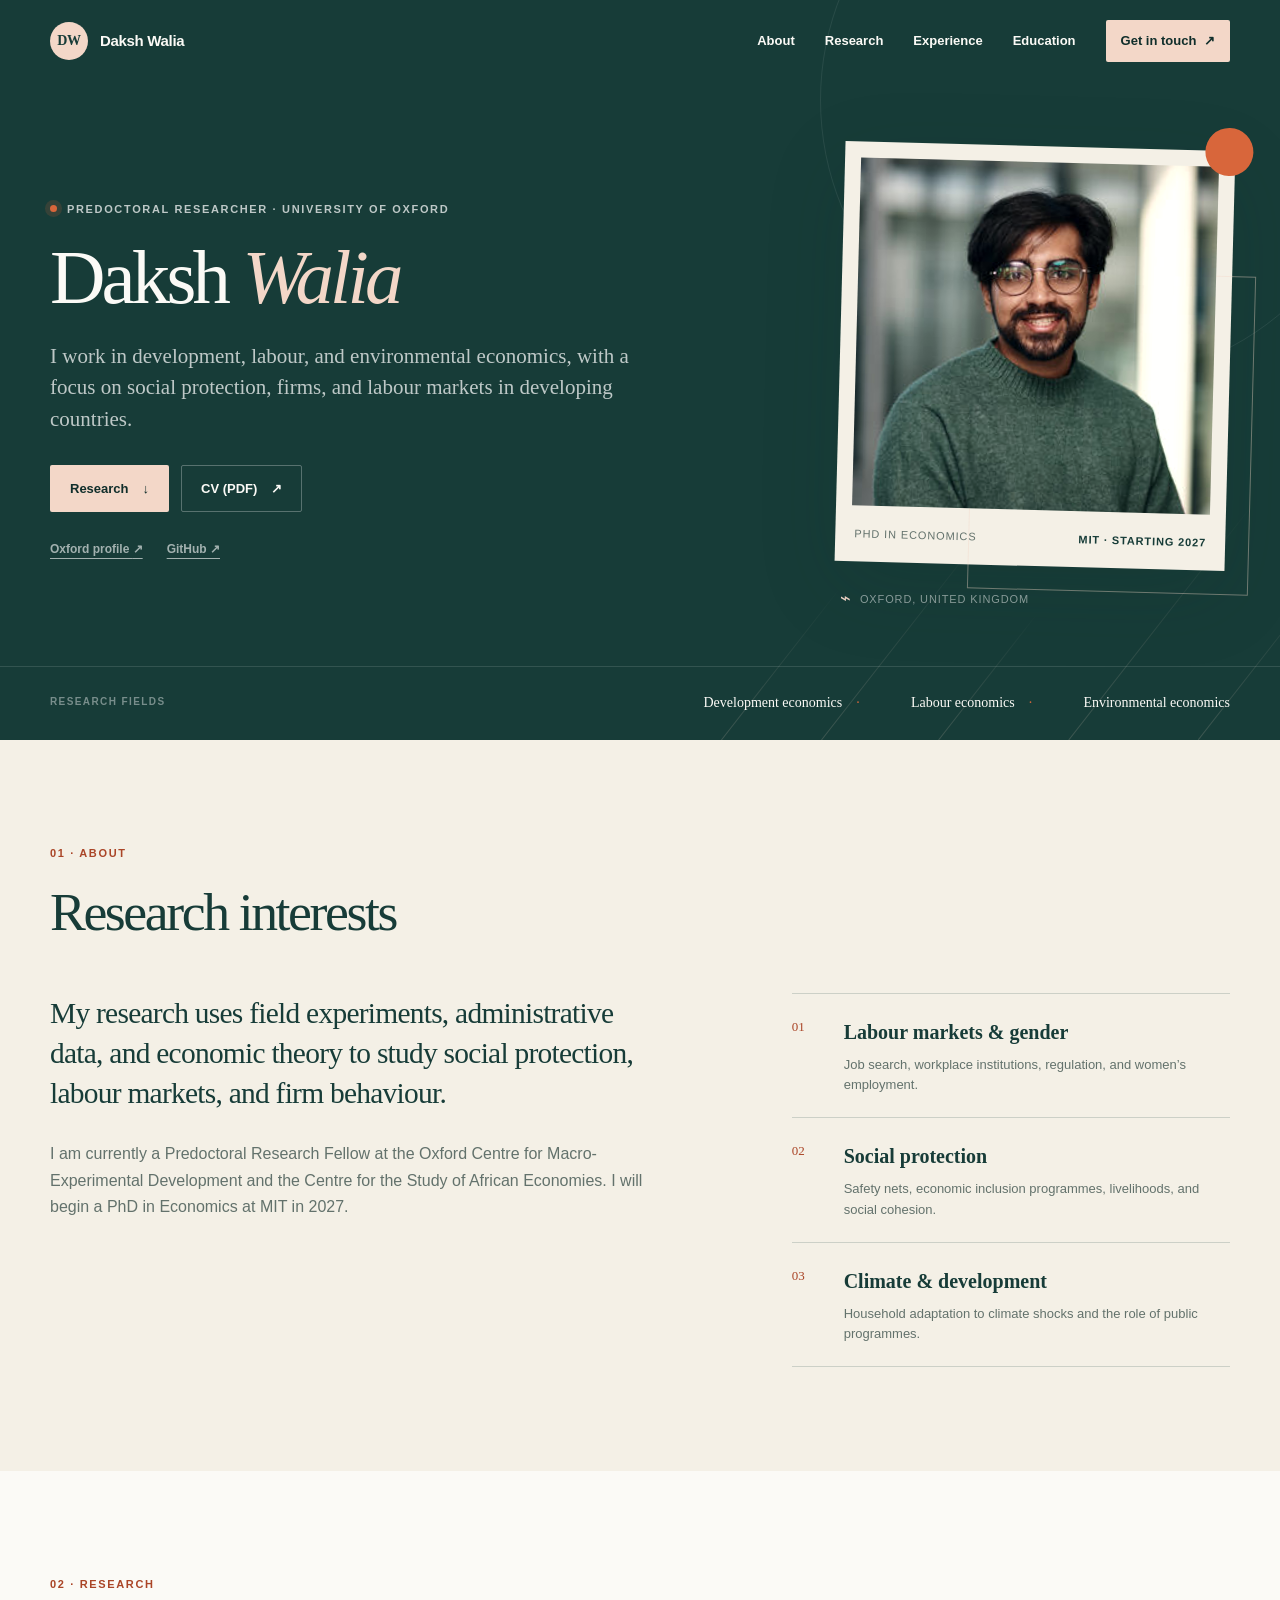
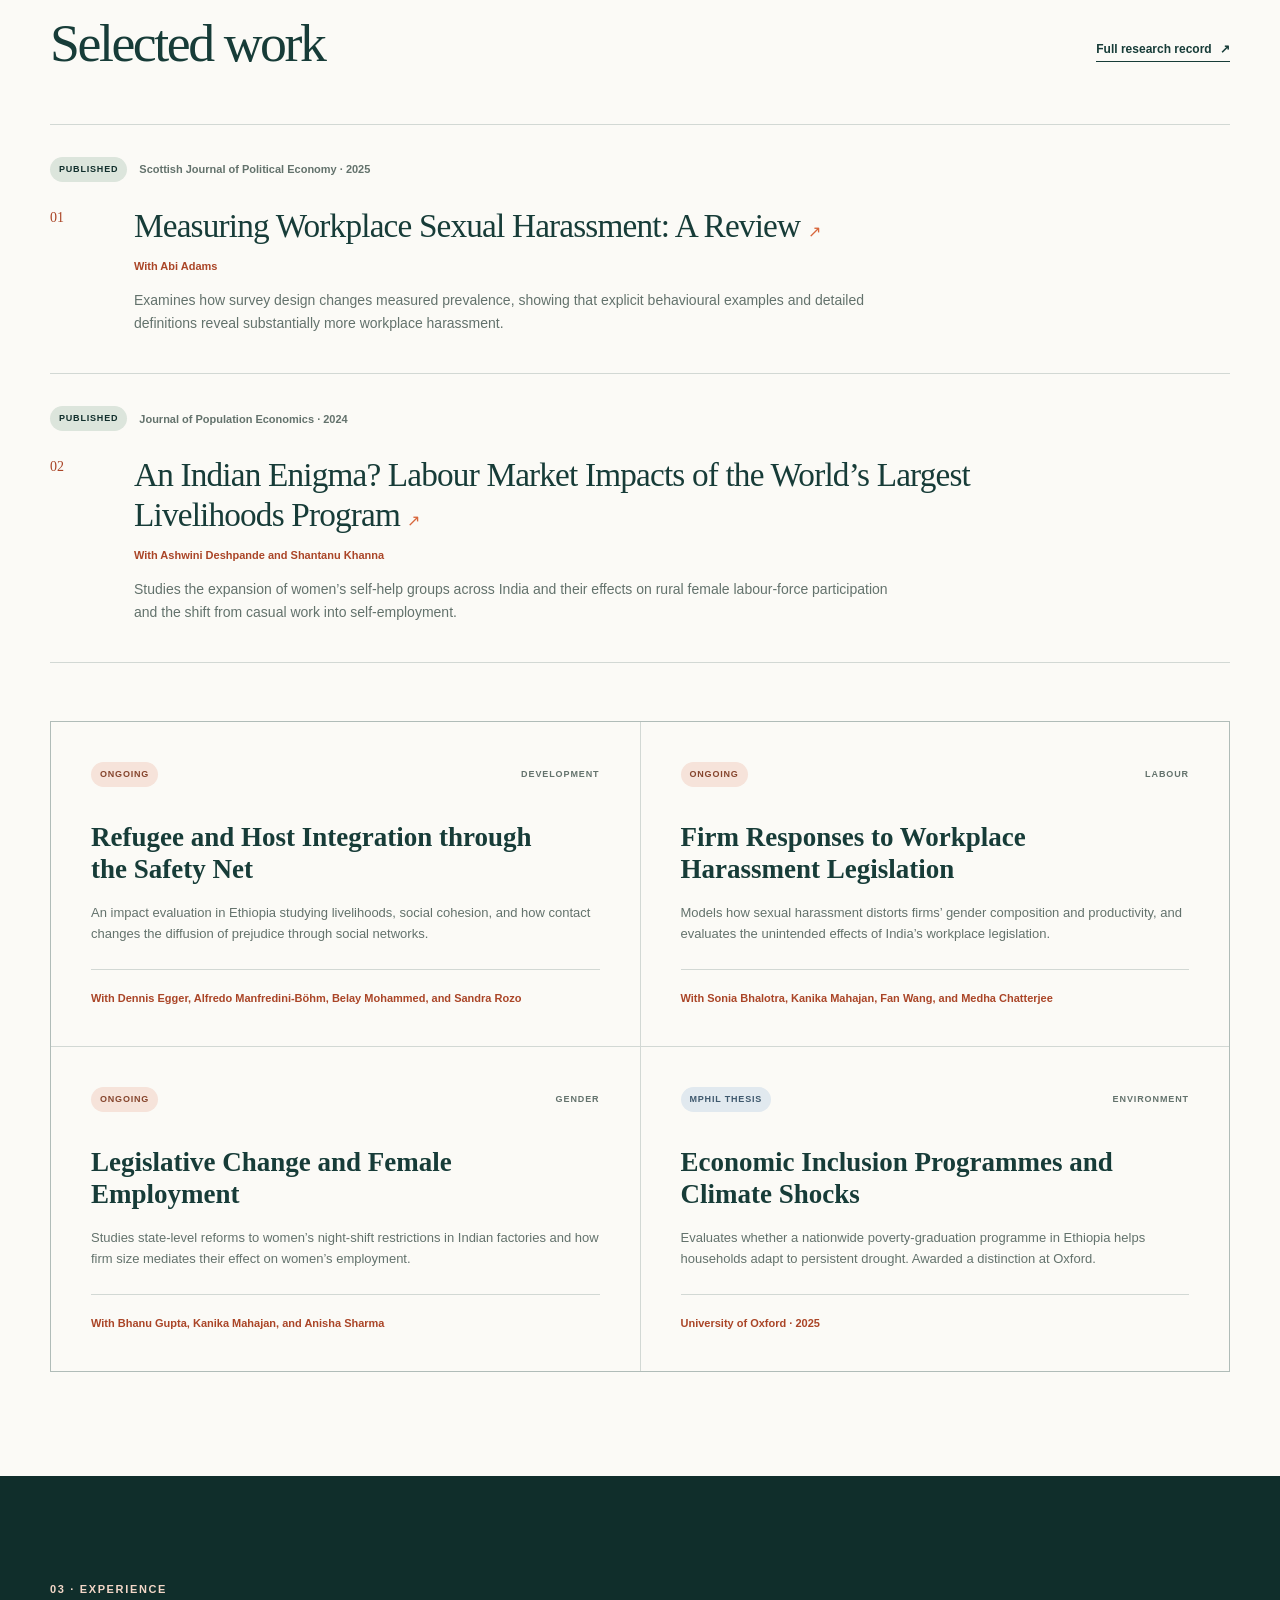
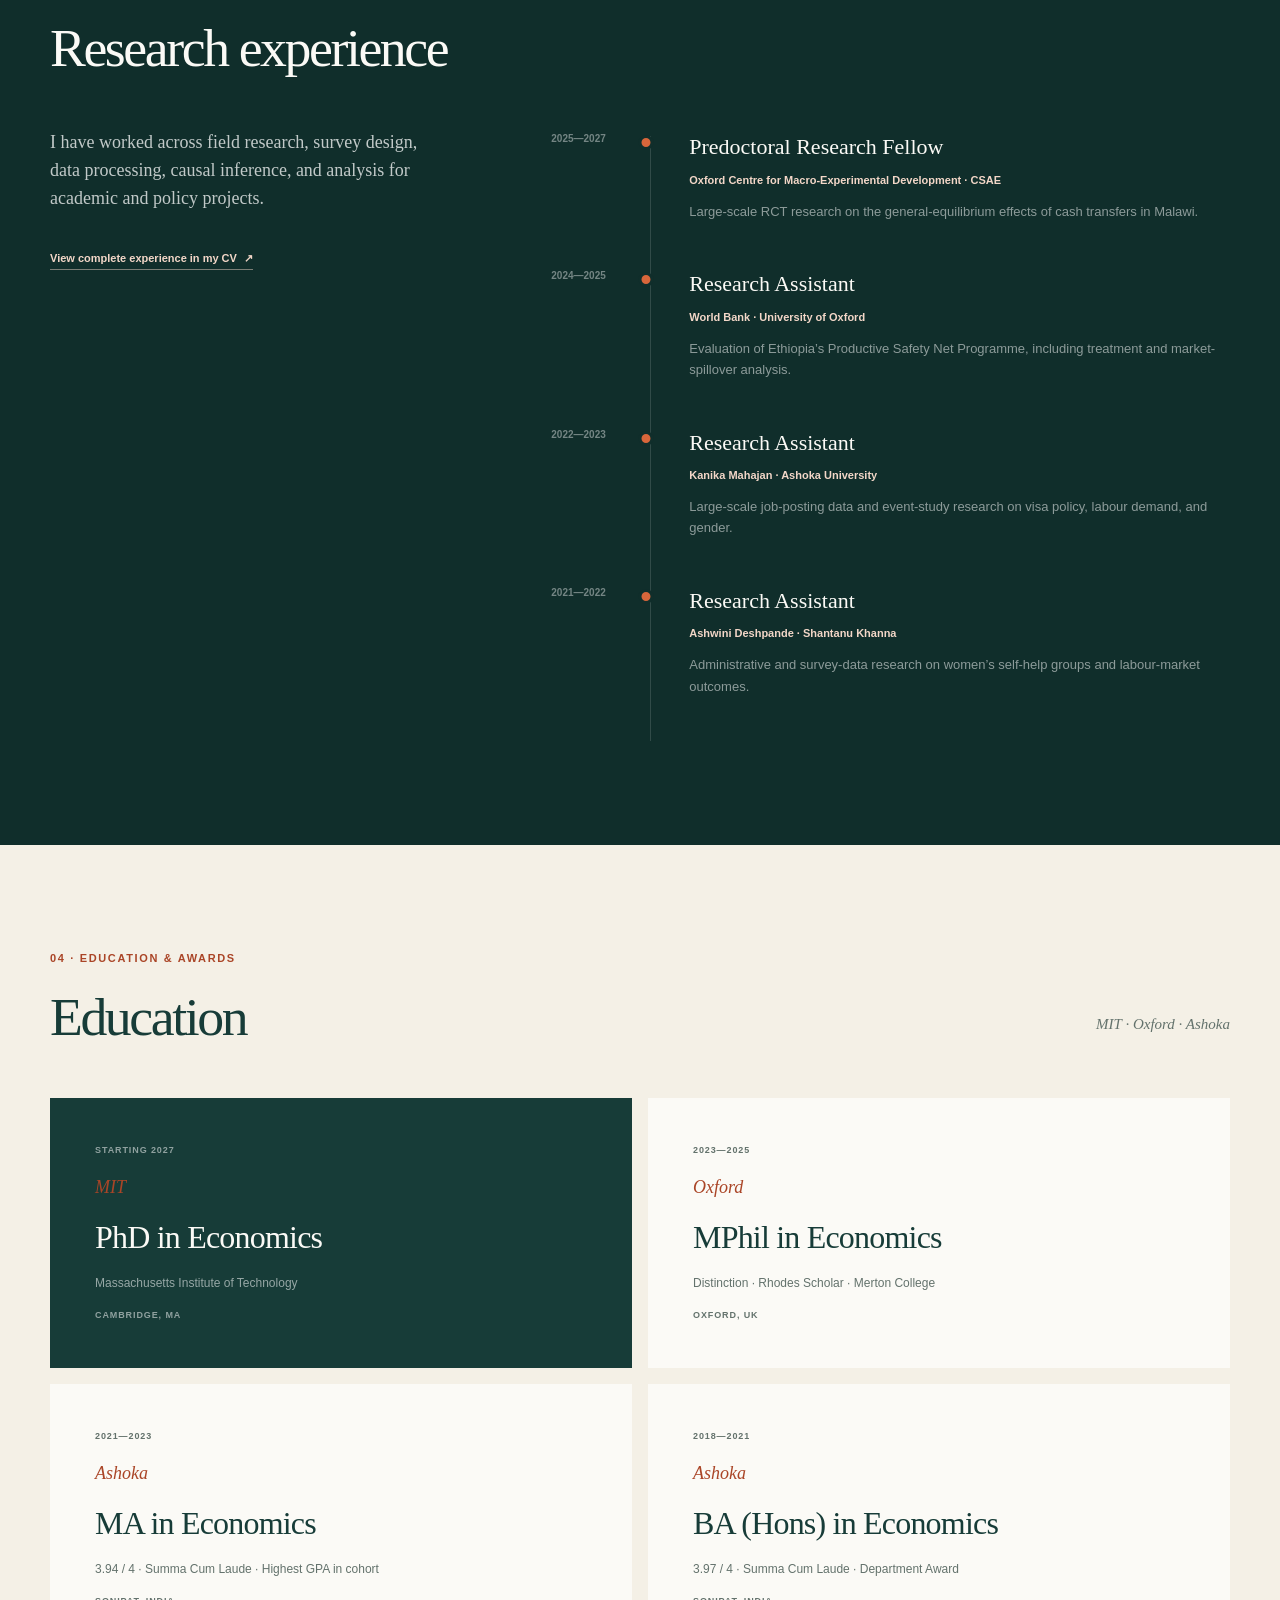
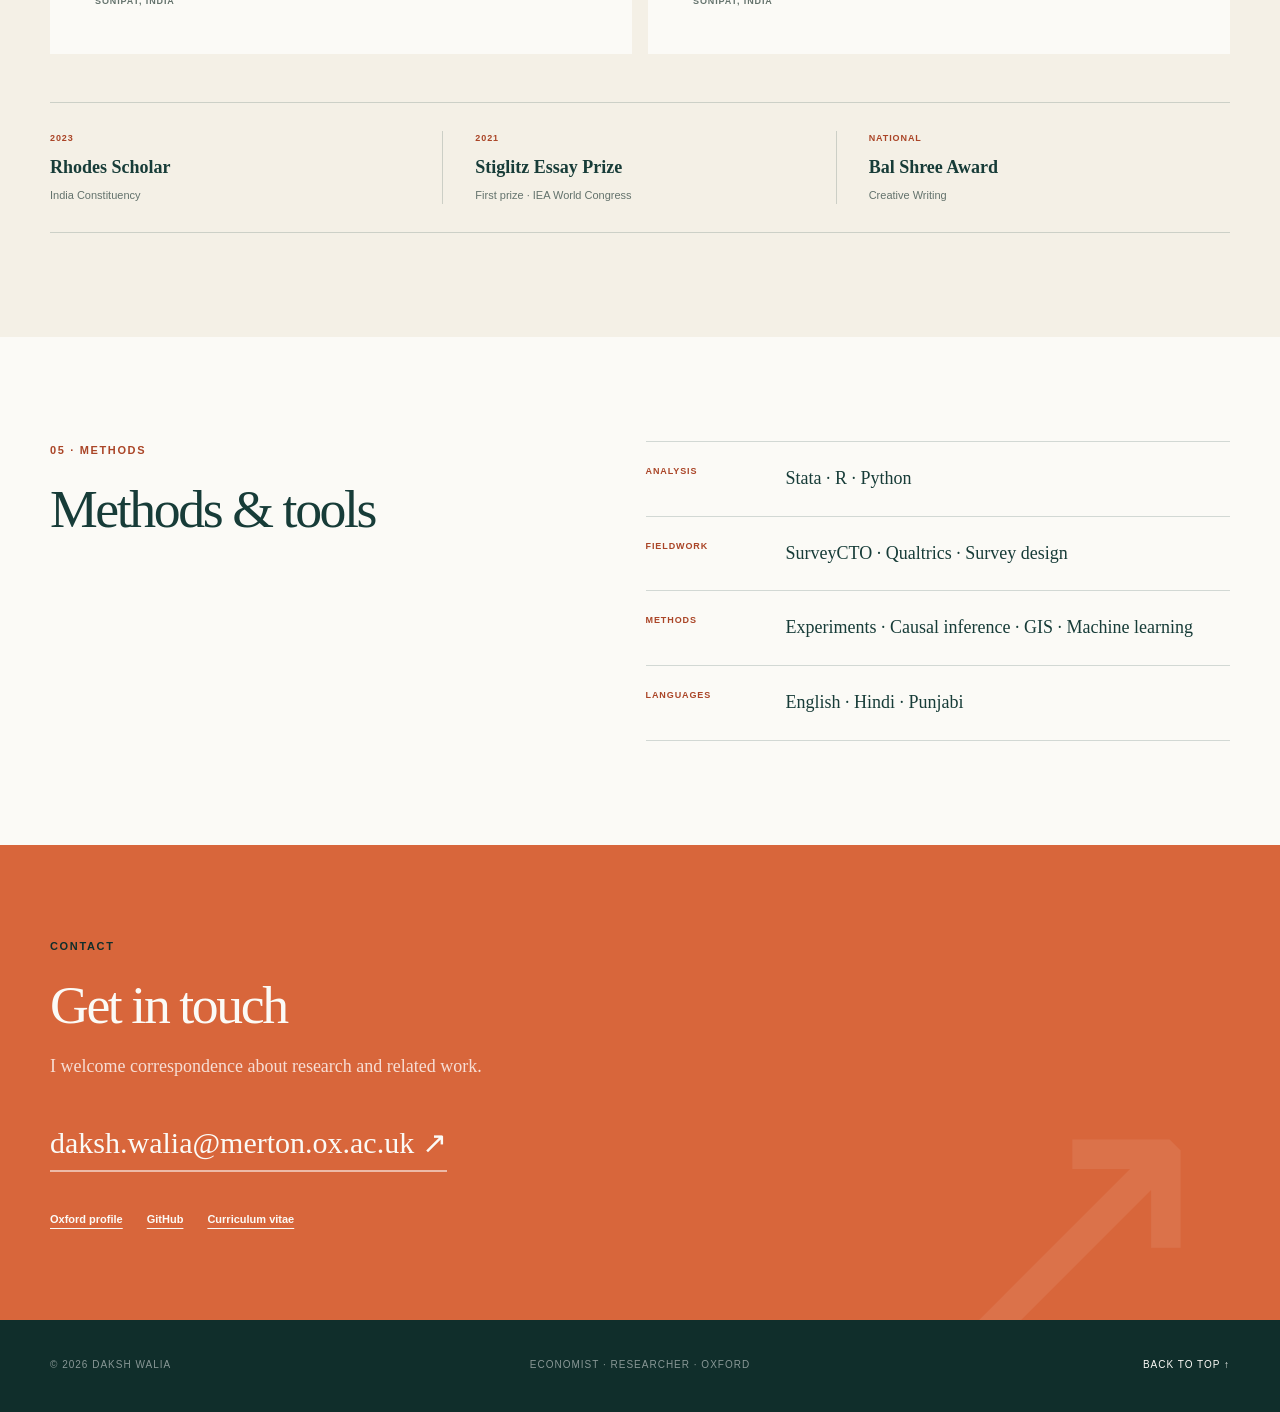
==== commit 1398c307: "Update" ====
--- a/index.html
+++ b/index.html
@@ -49,14 +49,14 @@
             <div class="shell hero-grid">
                 <div class="hero-copy reveal">
                     <p class="eyebrow"><span></span> Predoctoral researcher · University of Oxford</p>
-                    <h1>Economics for a more <em>resilient</em> and equitable world.</h1>
+                    <h1>Daksh <em>Walia</em></h1>
                     <p class="hero-intro">
-                        I’m Daksh Walia. I study how labour markets, public programmes, and institutions
-                        shape economic opportunity—particularly in developing countries.
+                        I work in development, labour, and environmental economics, with a focus on
+                        social protection, firms, and labour markets in developing countries.
                     </p>
                     <div class="hero-actions">
-                        <a class="button button-primary" href="#research">Explore my research <span aria-hidden="true">↓</span></a>
-                        <a class="button button-secondary" href="Economics_CV.pdf" target="_blank" rel="noopener">View CV <span aria-hidden="true">↗</span></a>
+                        <a class="button button-primary" href="#research">Research <span aria-hidden="true">↓</span></a>
+                        <a class="button button-secondary" href="Economics_CV.pdf" target="_blank" rel="noopener">CV (PDF) <span aria-hidden="true">↗</span></a>
                     </div>
                     <div class="hero-links" aria-label="Professional profiles">
                         <a href="https://www.economics.ox.ac.uk/people/daksh-walia" target="_blank" rel="noopener">
@@ -73,8 +73,8 @@
                         <div class="portrait-accent" aria-hidden="true"></div>
                         <img src="assets/daksh-walia.jpg" width="300" height="348" alt="Daksh Walia smiling, wearing glasses and a green sweater.">
                         <div class="portrait-note">
-                            <span>Incoming PhD</span>
-                            <strong>MIT Economics · 2027</strong>
+                            <span>PhD in Economics</span>
+                            <strong>MIT · Starting 2027</strong>
                         </div>
                     </div>
                     <p class="portrait-caption">
@@ -88,10 +88,9 @@
                 <div class="shell research-strip-inner">
                     <span>Research fields</span>
                     <ul>
-                        <li>Development</li>
-                        <li>Labour</li>
-                        <li>Environment</li>
-                        <li>Political economy</li>
+                        <li>Development economics</li>
+                        <li>Labour economics</li>
+                        <li>Environmental economics</li>
                     </ul>
                 </div>
             </div>
@@ -101,15 +100,14 @@
             <div class="shell">
                 <div class="section-heading reveal">
                     <p class="section-kicker">01 · About</p>
-                    <h2>Questions that begin with people, and end with policy.</h2>
+                    <h2>Research interests</h2>
                 </div>
 
                 <div class="about-grid">
                     <div class="about-statement reveal">
                         <p class="large-copy">
-                            My work brings together field experiments, administrative data, and economic
-                            theory to understand the frictions that keep workers and firms from reaching
-                            their potential.
+                            My research uses field experiments, administrative data, and economic theory
+                            to study social protection, labour markets, and firm behaviour.
                         </p>
                         <p>
                             I am currently a Predoctoral Research Fellow at the Oxford Centre for
@@ -122,22 +120,22 @@
                         <li>
                             <span class="theme-number">01</span>
                             <div>
-                                <h3>Work and opportunity</h3>
-                                <p>Gender, job search, workplace institutions, and the forces shaping who gets to participate.</p>
+                                <h3>Labour markets & gender</h3>
+                                <p>Job search, workplace institutions, regulation, and women’s employment.</p>
                             </div>
                         </li>
                         <li>
                             <span class="theme-number">02</span>
                             <div>
                                 <h3>Social protection</h3>
-                                <p>How safety nets and economic inclusion programmes can build livelihoods and social cohesion.</p>
+                                <p>Safety nets, economic inclusion programmes, livelihoods, and social cohesion.</p>
                             </div>
                         </li>
                         <li>
                             <span class="theme-number">03</span>
                             <div>
-                                <h3>Climate resilience</h3>
-                                <p>Designing programmes that help households adapt to persistent climate shocks.</p>
+                                <h3>Climate & development</h3>
+                                <p>Household adaptation to climate shocks and the role of public programmes.</p>
                             </div>
                         </li>
                     </ol>
@@ -265,20 +263,18 @@
             <div class="shell">
                 <div class="section-heading light reveal">
                     <p class="section-kicker">03 · Experience</p>
-                    <h2>Research, from survey design to policy evidence.</h2>
+                    <h2>Research experience</h2>
                 </div>
 
                 <div class="experience-layout">
                     <div class="experience-intro reveal">
                         <p>
-                            My research experience spans fieldwork, high-frequency data quality systems,
-                            reproducible processing pipelines, causal inference, and communication for
-                            academic and policy audiences.
-                        </p>
-                        <div class="experience-stat">
-                            <strong>9</strong>
-                            <span>large-scale household and enterprise surveys supported in Malawi</span>
-                        </div>
+                            I have worked across field research, survey design, data processing, causal
+                            inference, and analysis for academic and policy projects.
+                        </p>
+                        <a class="experience-cv" href="Economics_CV.pdf" target="_blank" rel="noopener">
+                            View complete experience in my CV <span aria-hidden="true">↗</span>
+                        </a>
                     </div>
 
                     <div class="timeline">
@@ -323,10 +319,10 @@
             <div class="shell">
                 <div class="section-heading section-heading-row reveal">
                     <div>
-                        <p class="section-kicker">04 · Education & recognition</p>
-                        <h2>Academic path</h2>
-                    </div>
-                    <p class="heading-note">Oxford · Sonipat · Cambridge</p>
+                        <p class="section-kicker">04 · Education & awards</p>
+                        <h2>Education</h2>
+                    </div>
+                    <p class="heading-note">MIT · Oxford · Ashoka</p>
                 </div>
 
                 <div class="education-grid">
@@ -395,7 +391,7 @@
             <div class="shell methods-grid">
                 <div class="section-heading reveal">
                     <p class="section-kicker">05 · Methods</p>
-                    <h2 id="methods-title">Rigorous analysis, built for the field.</h2>
+                    <h2 id="methods-title">Methods & tools</h2>
                 </div>
                 <div class="skills-panel reveal">
                     <div class="skill-row">
@@ -420,8 +416,9 @@
 
         <section class="contact" id="contact">
             <div class="shell contact-inner reveal">
-                <p class="section-kicker">Let’s connect</p>
-                <h2>Interested in research, policy, or a good empirical puzzle?</h2>
+                <p class="section-kicker">Contact</p>
+                <h2>Get in touch</h2>
+                <p class="contact-intro">I welcome correspondence about research and related work.</p>
                 <a class="contact-email" href="mailto:daksh.walia@merton.ox.ac.uk">
                     daksh.walia@merton.ox.ac.uk <span aria-hidden="true">↗</span>
                 </a>
--- a/styles.css
+++ b/styles.css
@@ -258,7 +258,7 @@
 
 .hero {
     position: relative;
-    min-height: 820px;
+    min-height: 740px;
     padding-top: 82px;
     overflow: hidden;
     color: var(--paper);
@@ -277,12 +277,12 @@
 }
 
 .hero-grid {
-    min-height: 656px;
+    min-height: 580px;
     display: grid;
     grid-template-columns: minmax(0, 1.2fr) minmax(330px, 0.8fr);
     align-items: center;
     gap: clamp(56px, 8vw, 120px);
-    padding-block: 76px 62px;
+    padding-block: 64px 52px;
 }
 
 .hero-copy {
@@ -318,10 +318,10 @@
     max-width: 740px;
     margin: 0;
     font-family: var(--font-display);
-    font-size: clamp(56px, 6.2vw, 88px);
+    font-size: clamp(58px, 6vw, 82px);
     font-weight: 500;
-    letter-spacing: -0.055em;
-    line-height: 0.98;
+    letter-spacing: -0.05em;
+    line-height: 1;
 }
 
 .hero h1 em {
@@ -330,11 +330,11 @@
 }
 
 .hero-intro {
-    max-width: 650px;
-    margin: 30px 0 0;
+    max-width: 610px;
+    margin: 24px 0 0;
     color: rgba(255, 255, 255, 0.72);
     font-family: var(--font-display);
-    font-size: clamp(19px, 2vw, 23px);
+    font-size: clamp(18px, 1.7vw, 21px);
     line-height: 1.5;
 }
 
@@ -342,11 +342,11 @@
     display: flex;
     flex-wrap: wrap;
     gap: 12px;
-    margin-top: 36px;
+    margin-top: 30px;
 }
 
 .button {
-    min-height: 50px;
+    min-height: 46px;
     display: inline-flex;
     align-items: center;
     justify-content: center;
@@ -436,10 +436,10 @@
 .portrait-accent {
     position: absolute;
     z-index: 3;
-    width: 62px;
-    height: 62px;
-    top: -30px;
-    right: -24px;
+    width: 48px;
+    height: 48px;
+    top: -23px;
+    right: -18px;
     background: var(--orange);
     border-radius: 50%;
 }
@@ -506,7 +506,7 @@
 .research-strip {
     position: relative;
     z-index: 2;
-    min-height: 82px;
+    min-height: 72px;
     display: flex;
     align-items: center;
     border-top: 1px solid rgba(255, 255, 255, 0.12);
@@ -554,12 +554,12 @@
 /* -------------------------------------------------------------------------- */
 
 .section {
-    padding-block: 128px;
+    padding-block: 104px;
 }
 
 .section-heading {
     max-width: 780px;
-    margin-bottom: 66px;
+    margin-bottom: 52px;
 }
 
 .section-heading-row {
@@ -578,7 +578,7 @@
 .contact h2 {
     margin: 0;
     font-family: var(--font-display);
-    font-size: clamp(42px, 5vw, 68px);
+    font-size: clamp(38px, 4.2vw, 56px);
     font-weight: 500;
     letter-spacing: -0.045em;
     line-height: 1.06;
@@ -650,7 +650,7 @@
     margin-bottom: 28px;
     color: var(--ink);
     font-family: var(--font-display);
-    font-size: clamp(25px, 2.8vw, 37px);
+    font-size: clamp(23px, 2.3vw, 32px);
     letter-spacing: -0.025em;
     line-height: 1.36;
 }
@@ -760,7 +760,7 @@
     max-width: 950px;
     margin: 0;
     font-family: var(--font-display);
-    font-size: clamp(26px, 3vw, 38px);
+    font-size: clamp(24px, 2.6vw, 34px);
     font-weight: 500;
     letter-spacing: -0.025em;
     line-height: 1.2;
@@ -800,16 +800,16 @@
     display: grid;
     grid-template-columns: repeat(2, minmax(0, 1fr));
     gap: 1px;
-    margin-top: 72px;
+    margin-top: 58px;
     background: var(--line);
     border: 1px solid var(--line);
 }
 
 .project-card {
-    min-height: 330px;
+    min-height: 290px;
     display: flex;
     flex-direction: column;
-    padding: clamp(28px, 4vw, 46px);
+    padding: clamp(28px, 3.5vw, 40px);
     background: var(--paper);
     transition: background-color 220ms ease;
 }
@@ -823,7 +823,7 @@
     align-items: center;
     justify-content: space-between;
     gap: 12px;
-    margin-bottom: 45px;
+    margin-bottom: 34px;
 }
 
 .project-field {
@@ -838,7 +838,7 @@
     max-width: 450px;
     margin: 0 0 16px;
     font-family: var(--font-display);
-    font-size: clamp(23px, 2.5vw, 30px);
+    font-size: clamp(22px, 2.2vw, 27px);
     font-weight: 550;
     line-height: 1.2;
 }
@@ -879,33 +879,30 @@
     max-width: 430px;
     margin: 0;
     font-family: var(--font-display);
-    font-size: 21px;
+    font-size: 18px;
     line-height: 1.55;
 }
 
-.experience-stat {
-    display: grid;
-    grid-template-columns: auto 1fr;
-    align-items: center;
-    gap: 20px;
-    margin-top: 64px;
-    padding-top: 24px;
-    border-top: 1px solid rgba(255, 255, 255, 0.14);
-}
-
-.experience-stat strong {
+.experience-cv {
+    width: max-content;
+    display: block;
+    margin-top: 34px;
     color: var(--orange-soft);
-    font-family: var(--font-display);
-    font-size: 62px;
-    font-weight: 400;
-    line-height: 1;
-}
-
-.experience-stat span {
-    max-width: 190px;
-    color: rgba(255, 255, 255, 0.54);
+    text-decoration: none;
+    border-bottom: 1px solid rgba(243, 215, 200, 0.48);
     font-size: 11px;
-    line-height: 1.5;
+    font-weight: 650;
+    line-height: 2;
+}
+
+.experience-cv span {
+    display: inline-block;
+    margin-left: 4px;
+    transition: transform 160ms ease;
+}
+
+.experience-cv:hover span {
+    transform: translate(2px, -2px);
 }
 
 .timeline {
@@ -955,7 +952,7 @@
     margin: 0 0 5px;
     color: var(--paper);
     font-family: var(--font-display);
-    font-size: 25px;
+    font-size: 22px;
     font-weight: 500;
 }
 
@@ -988,7 +985,7 @@
 }
 
 .degree-card {
-    min-height: 305px;
+    min-height: 270px;
     display: flex;
     flex-direction: column;
     justify-content: space-between;
@@ -1027,7 +1024,7 @@
 .degree-card h3 {
     margin: 0;
     font-family: var(--font-display);
-    font-size: clamp(26px, 3vw, 36px);
+    font-size: clamp(25px, 2.7vw, 32px);
     font-weight: 500;
     letter-spacing: -0.025em;
 }
@@ -1135,7 +1132,7 @@
 
 .contact {
     position: relative;
-    padding-block: 120px;
+    padding-block: 92px;
     overflow: hidden;
     color: var(--paper);
     background: var(--orange);
@@ -1146,9 +1143,9 @@
     position: absolute;
     right: 4vw;
     bottom: -0.25em;
-    color: rgba(255, 255, 255, 0.11);
-    font-family: var(--font-display);
-    font-size: clamp(250px, 34vw, 520px);
+    color: rgba(255, 255, 255, 0.08);
+    font-family: var(--font-display);
+    font-size: clamp(200px, 28vw, 380px);
     line-height: 1;
     pointer-events: none;
 }
@@ -1164,18 +1161,25 @@
 
 .contact h2 {
     max-width: 820px;
+}
+
+.contact-intro {
+    margin: 18px 0 0;
+    color: rgba(255, 255, 255, 0.78);
+    font-family: var(--font-display);
+    font-size: 18px;
 }
 
 .contact-email {
     width: max-content;
     max-width: 100%;
     display: block;
-    margin-top: 48px;
+    margin-top: 34px;
     color: var(--paper);
     text-decoration: none;
     border-bottom: 2px solid rgba(255, 255, 255, 0.55);
     font-family: var(--font-display);
-    font-size: clamp(20px, 3.5vw, 34px);
+    font-size: clamp(20px, 3vw, 30px);
     line-height: 1.8;
 }
 
@@ -1406,12 +1410,7 @@
     }
 
     .project-card {
-        min-height: 300px;
-    }
-
-    .experience-stat {
-        max-width: 360px;
-        margin-top: 42px;
+        min-height: 0;
     }
 
     .awards-row {
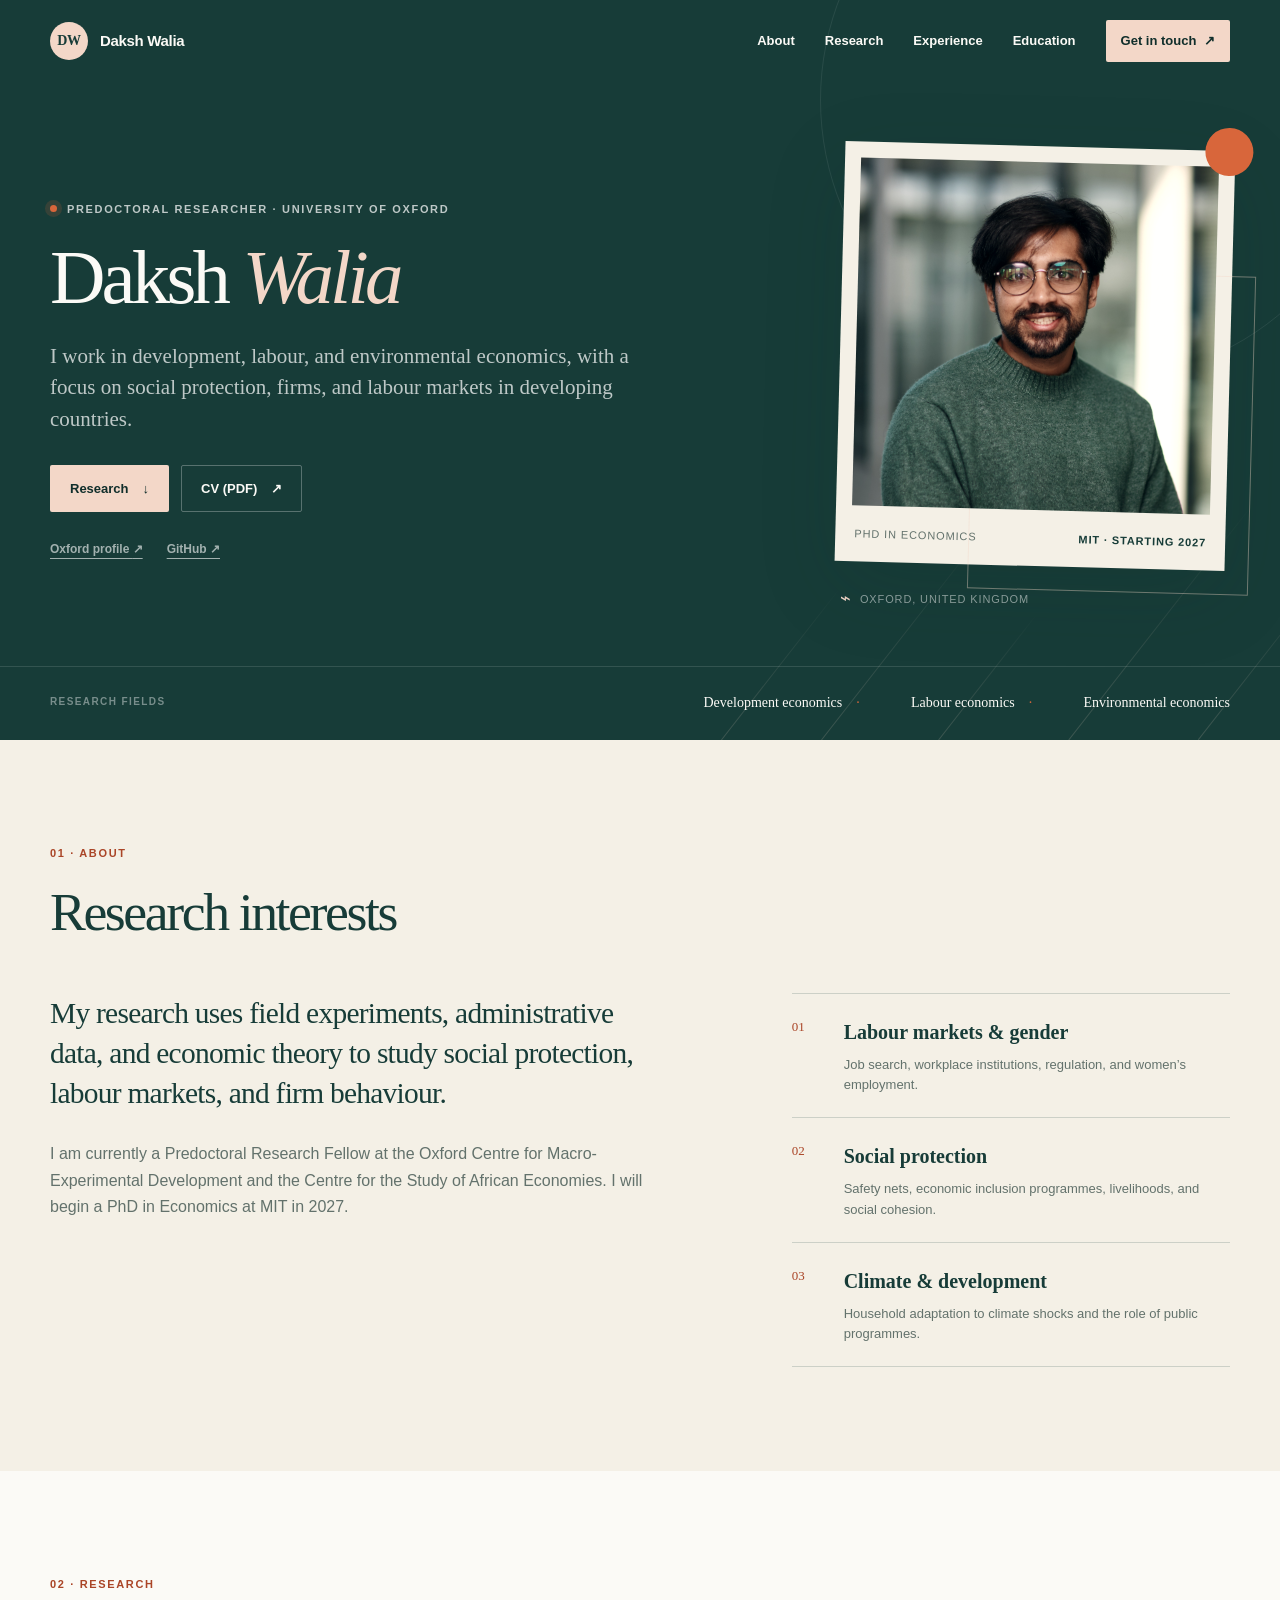
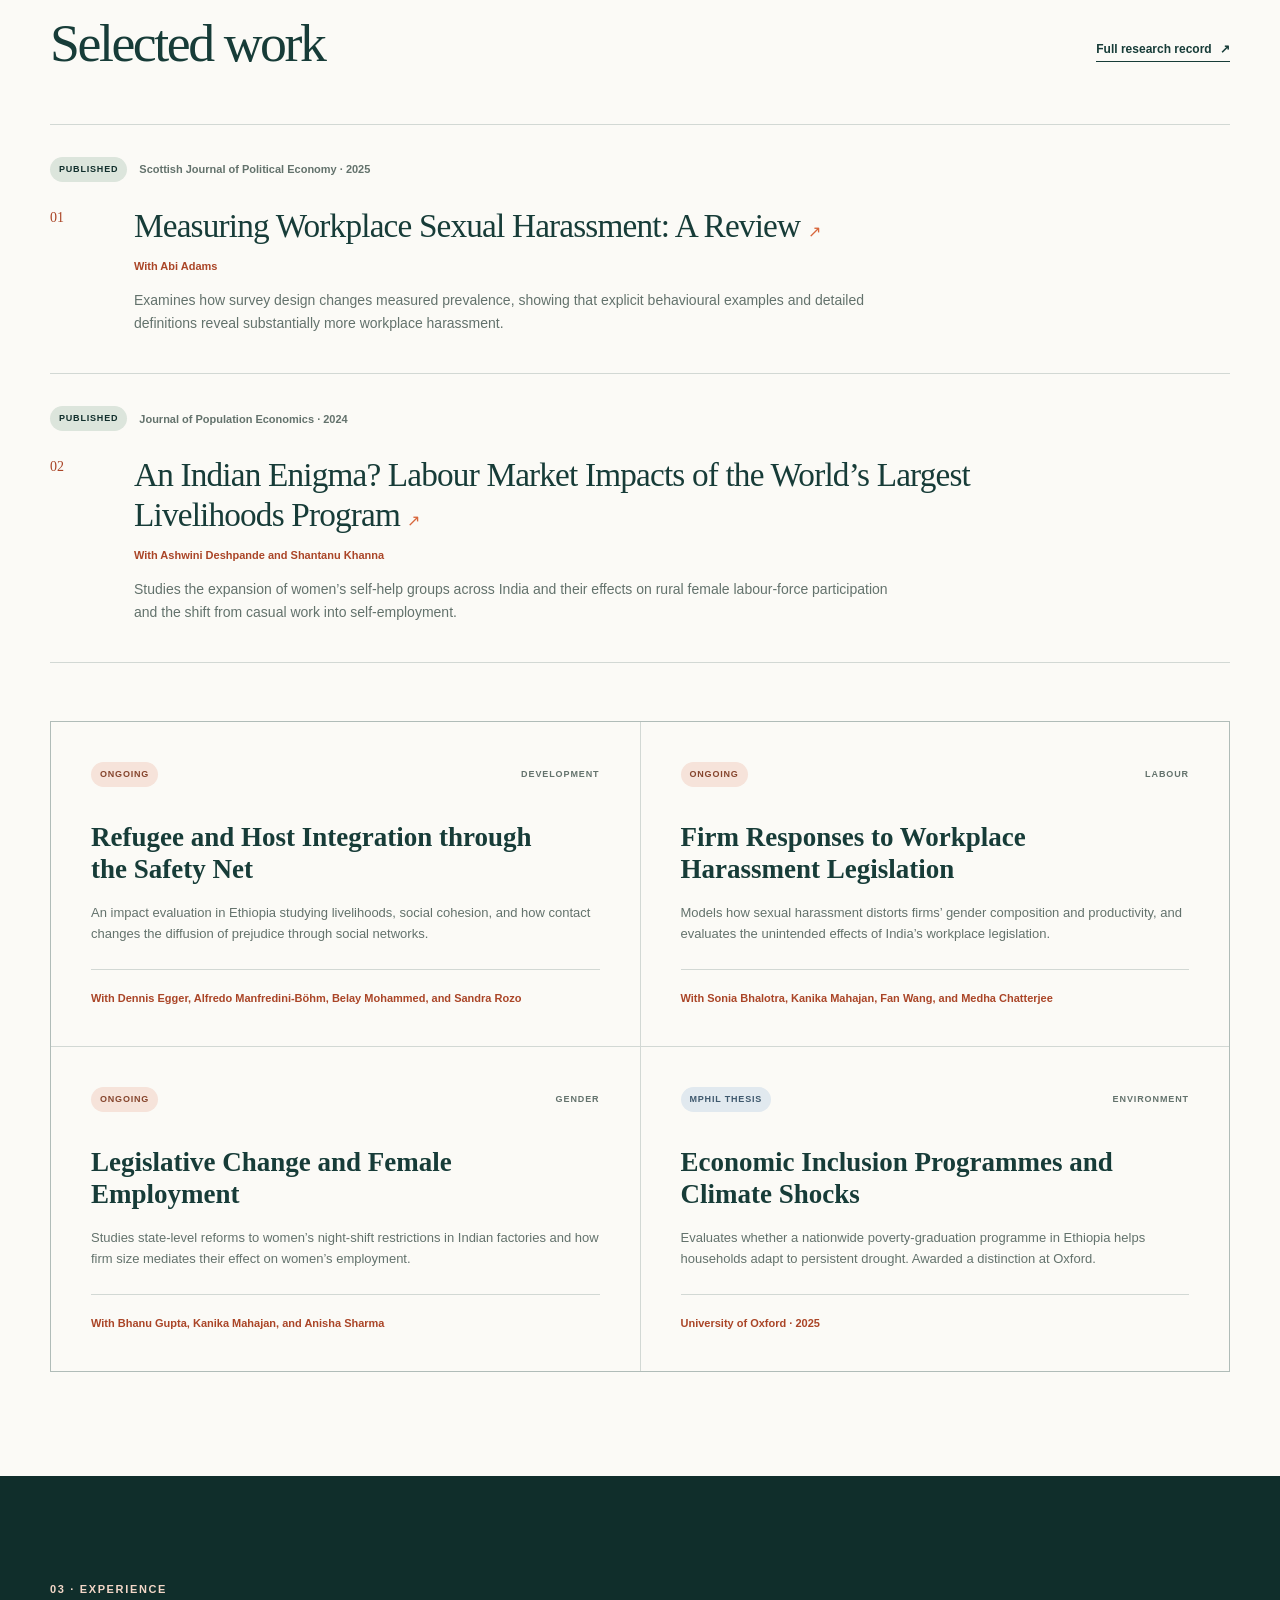
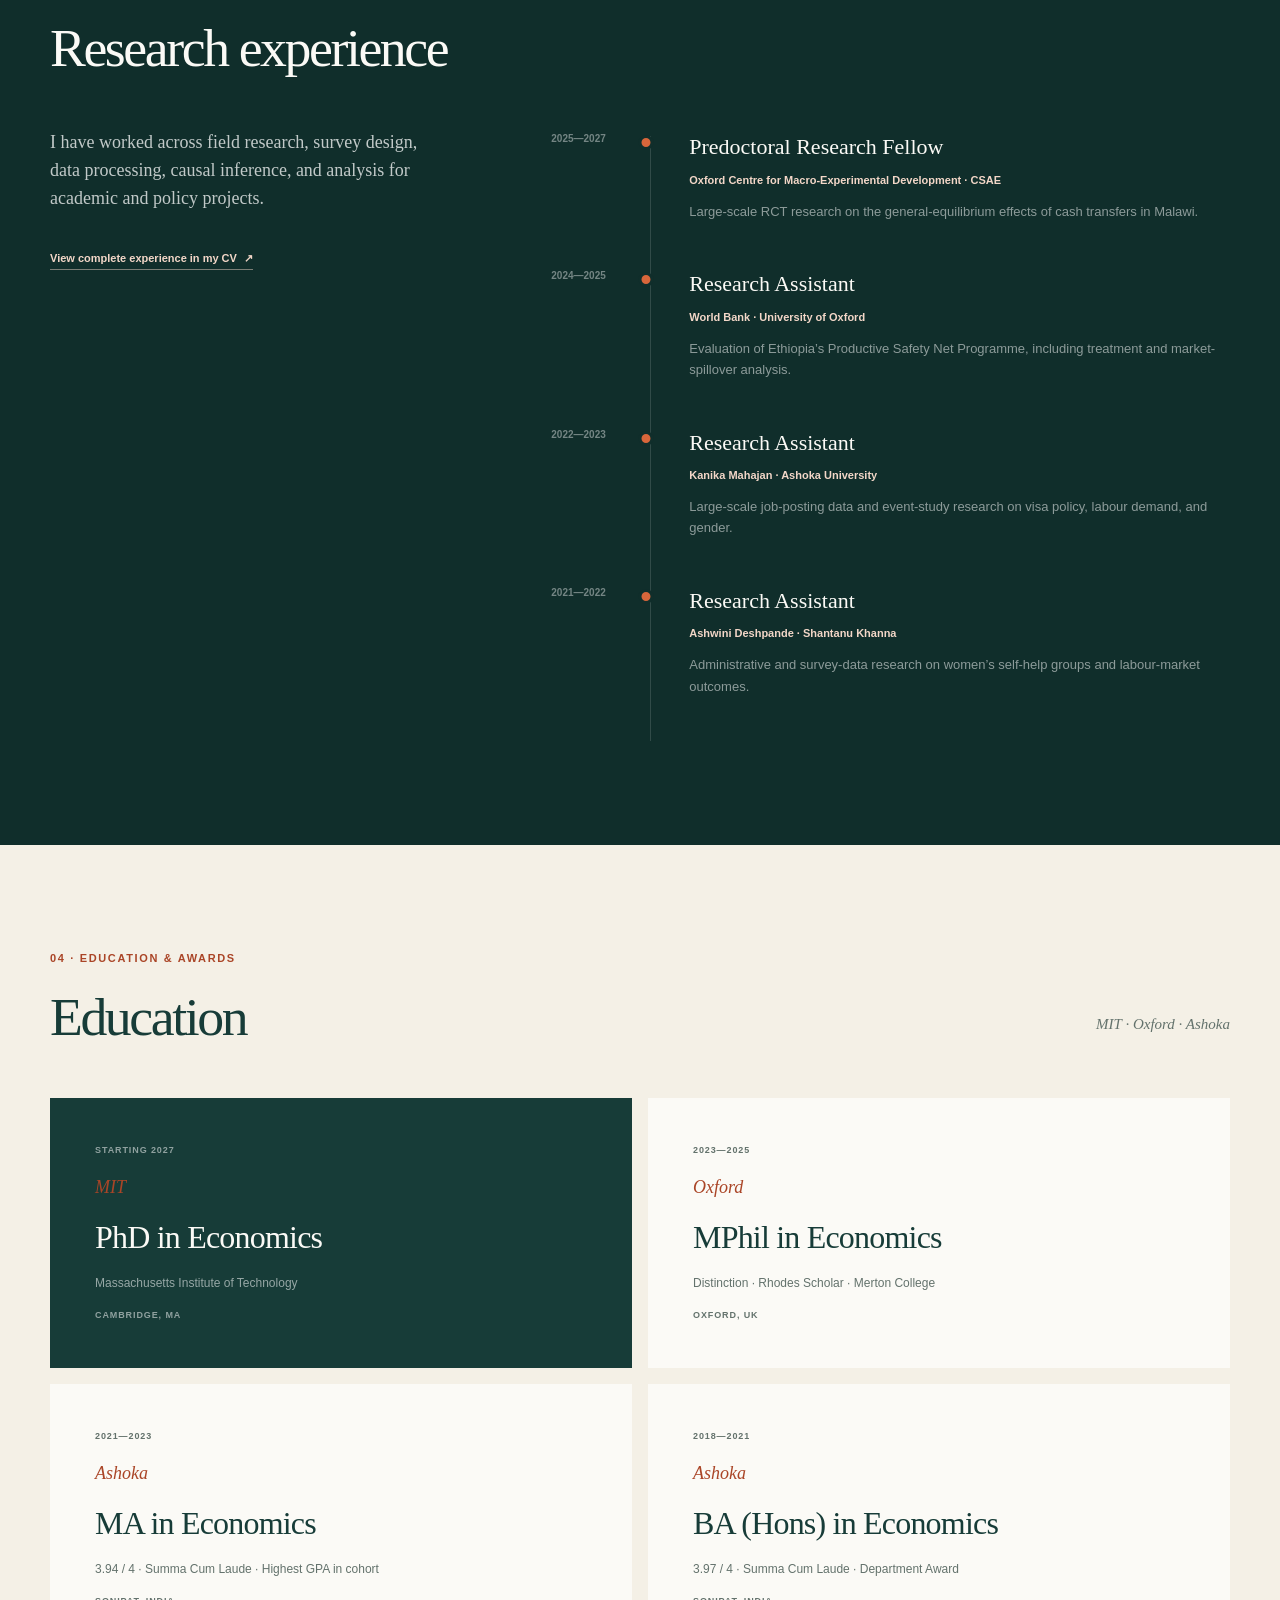
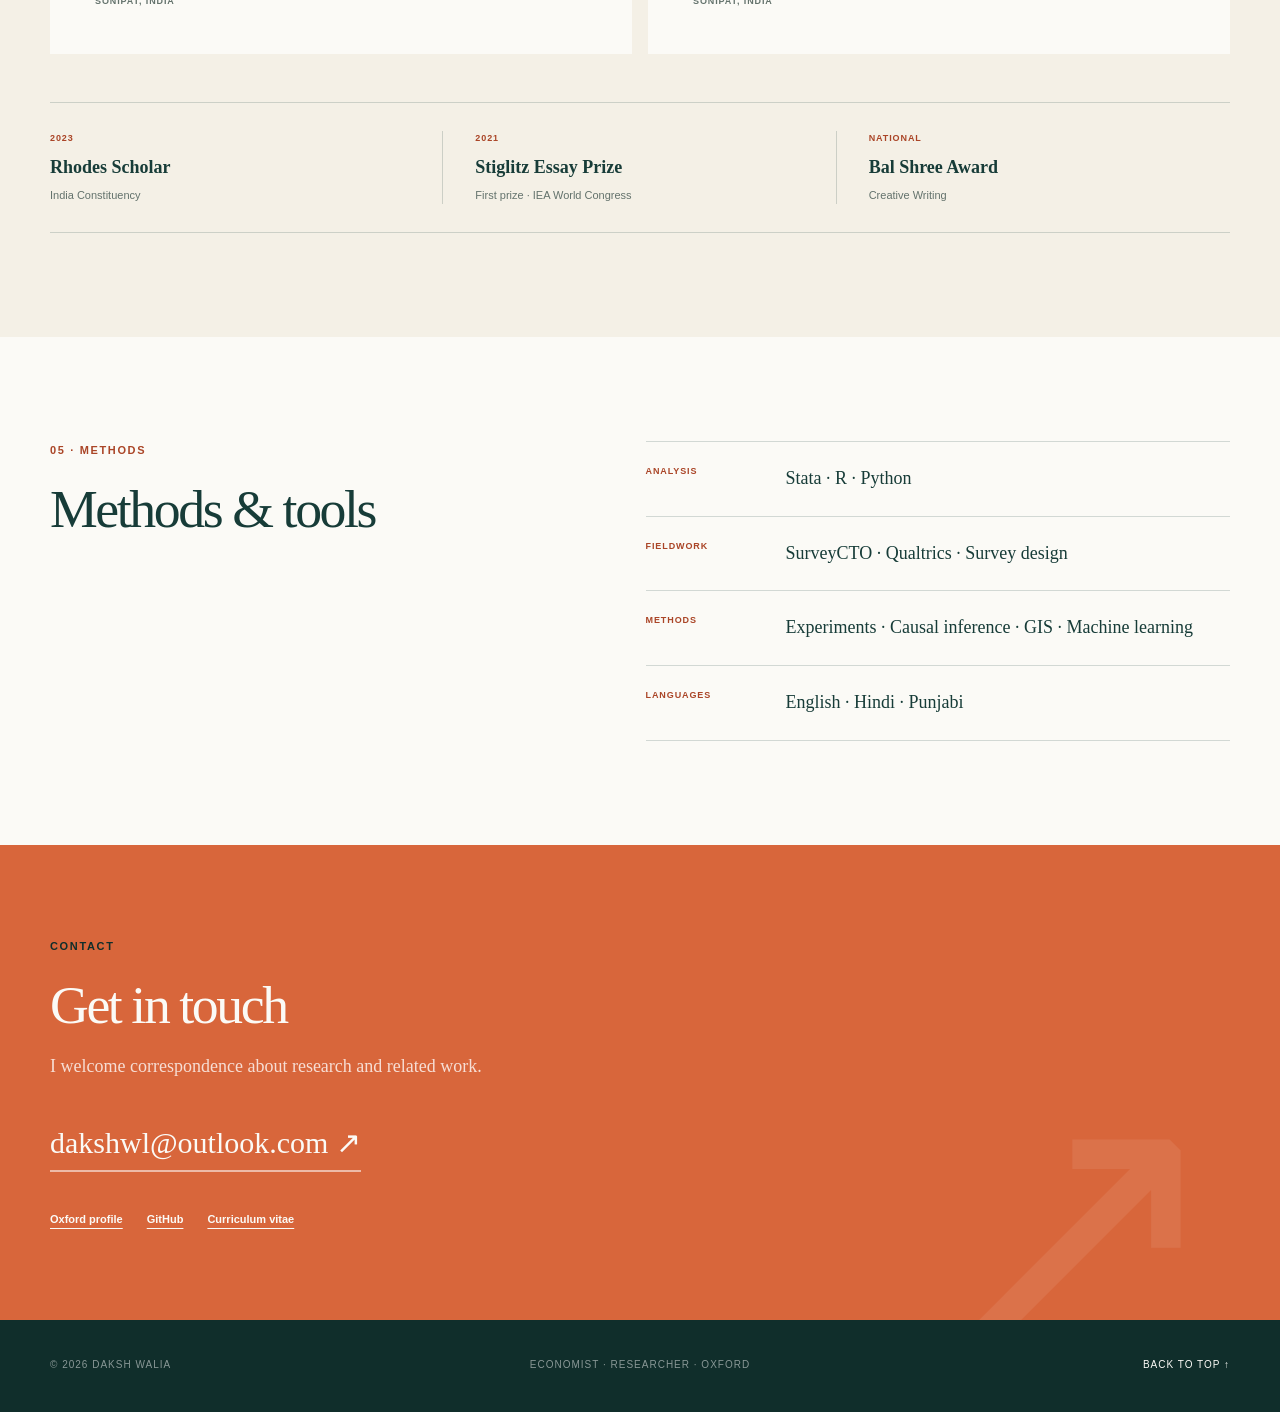
==== commit f9bb265c: "Update photo and details" ====
--- a/index.html
+++ b/index.html
@@ -59,7 +59,7 @@
                         <a class="button button-secondary" href="Economics_CV.pdf" target="_blank" rel="noopener">CV (PDF) <span aria-hidden="true">↗</span></a>
                     </div>
                     <div class="hero-links" aria-label="Professional profiles">
-                        <a href="https://www.economics.ox.ac.uk/people/daksh-walia" target="_blank" rel="noopener">
+                        <a href="https://www.csae.ox.ac.uk/people/daksh-walia" target="_blank" rel="noopener">
                             Oxford profile <span aria-hidden="true">↗</span>
                         </a>
                         <a href="https://github.com/dakshwl" target="_blank" rel="noopener">
@@ -419,11 +419,11 @@
                 <p class="section-kicker">Contact</p>
                 <h2>Get in touch</h2>
                 <p class="contact-intro">I welcome correspondence about research and related work.</p>
-                <a class="contact-email" href="mailto:daksh.walia@merton.ox.ac.uk">
-                    daksh.walia@merton.ox.ac.uk <span aria-hidden="true">↗</span>
+                <a class="contact-email" href="mailto:dakshwl@outlook.com">
+                    dakshwl@outlook.com <span aria-hidden="true">↗</span>
                 </a>
                 <div class="contact-links">
-                    <a href="https://www.economics.ox.ac.uk/people/daksh-walia" target="_blank" rel="noopener">Oxford profile</a>
+                    <a href="https://www.csae.ox.ac.uk/people/daksh-walia" target="_blank" rel="noopener">Oxford profile</a>
                     <a href="https://github.com/dakshwl" target="_blank" rel="noopener">GitHub</a>
                     <a href="Economics_CV.pdf" target="_blank" rel="noopener">Curriculum vitae</a>
                 </div>
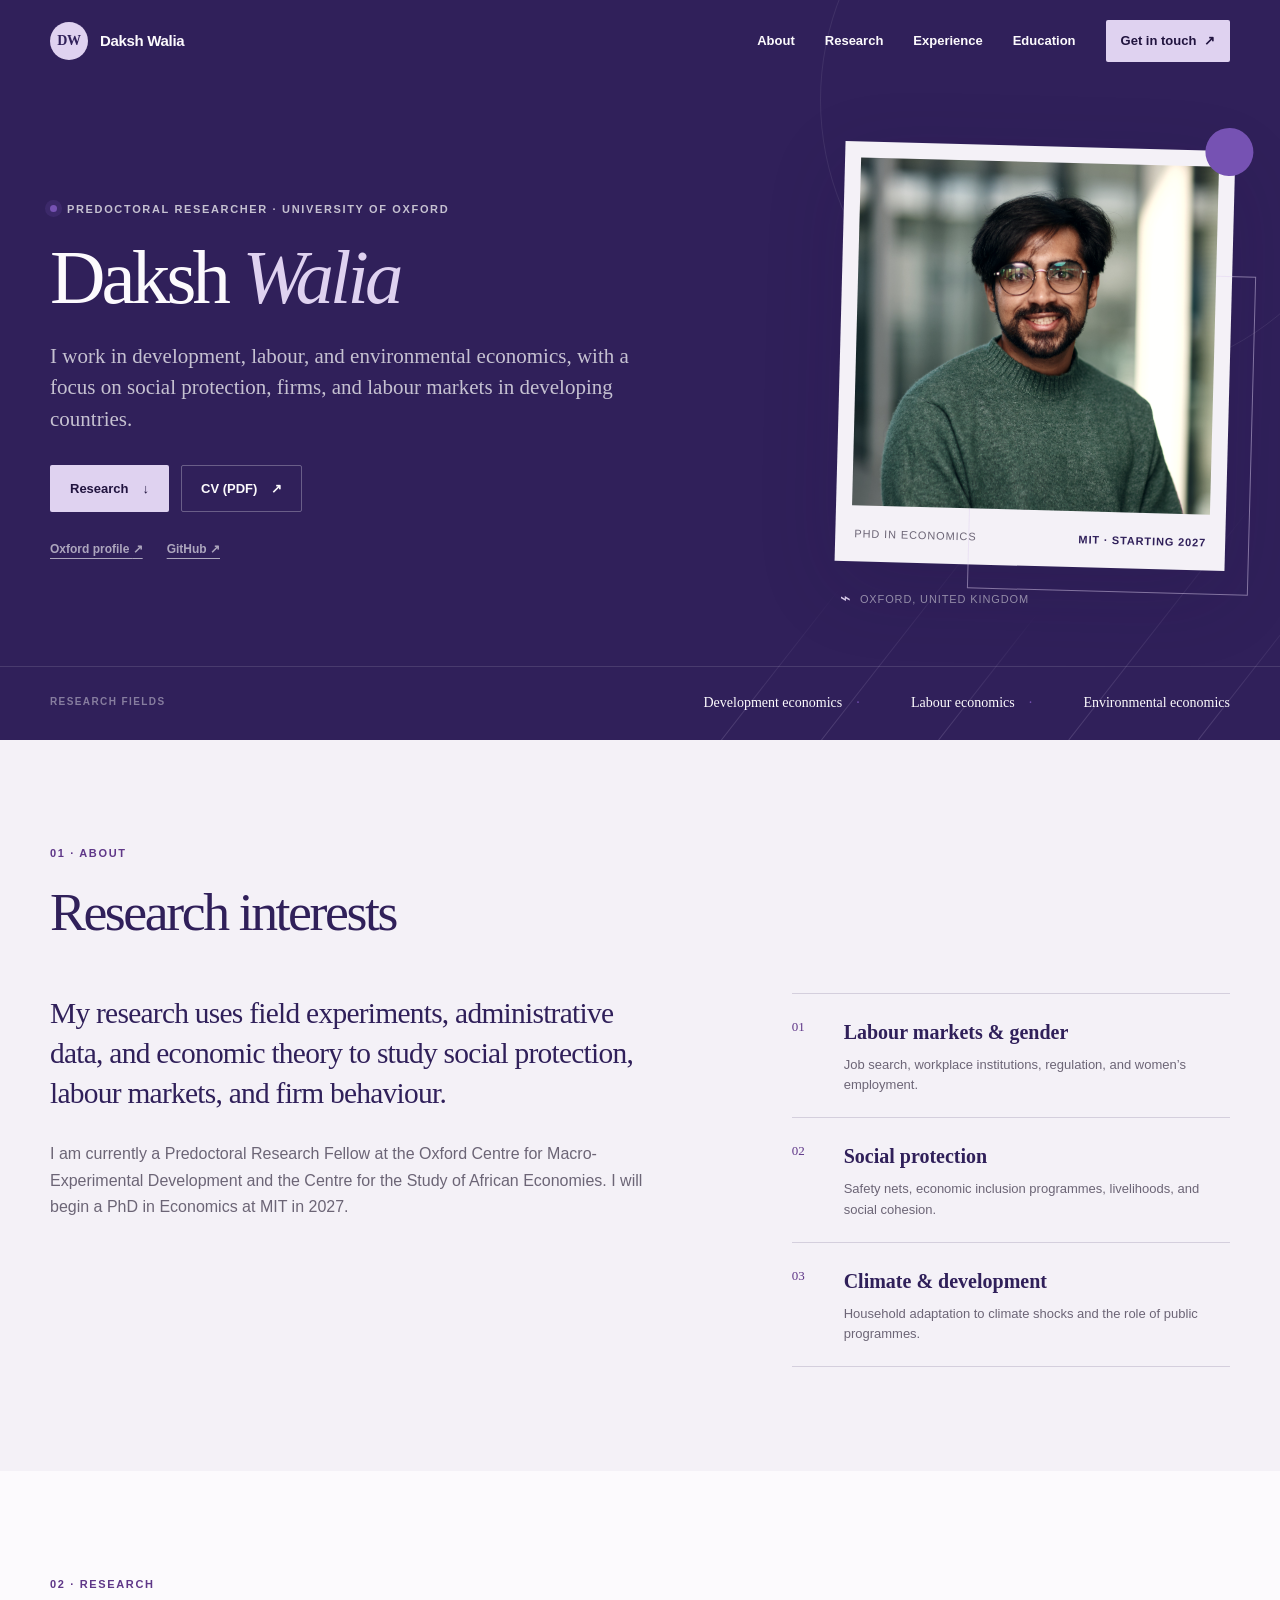
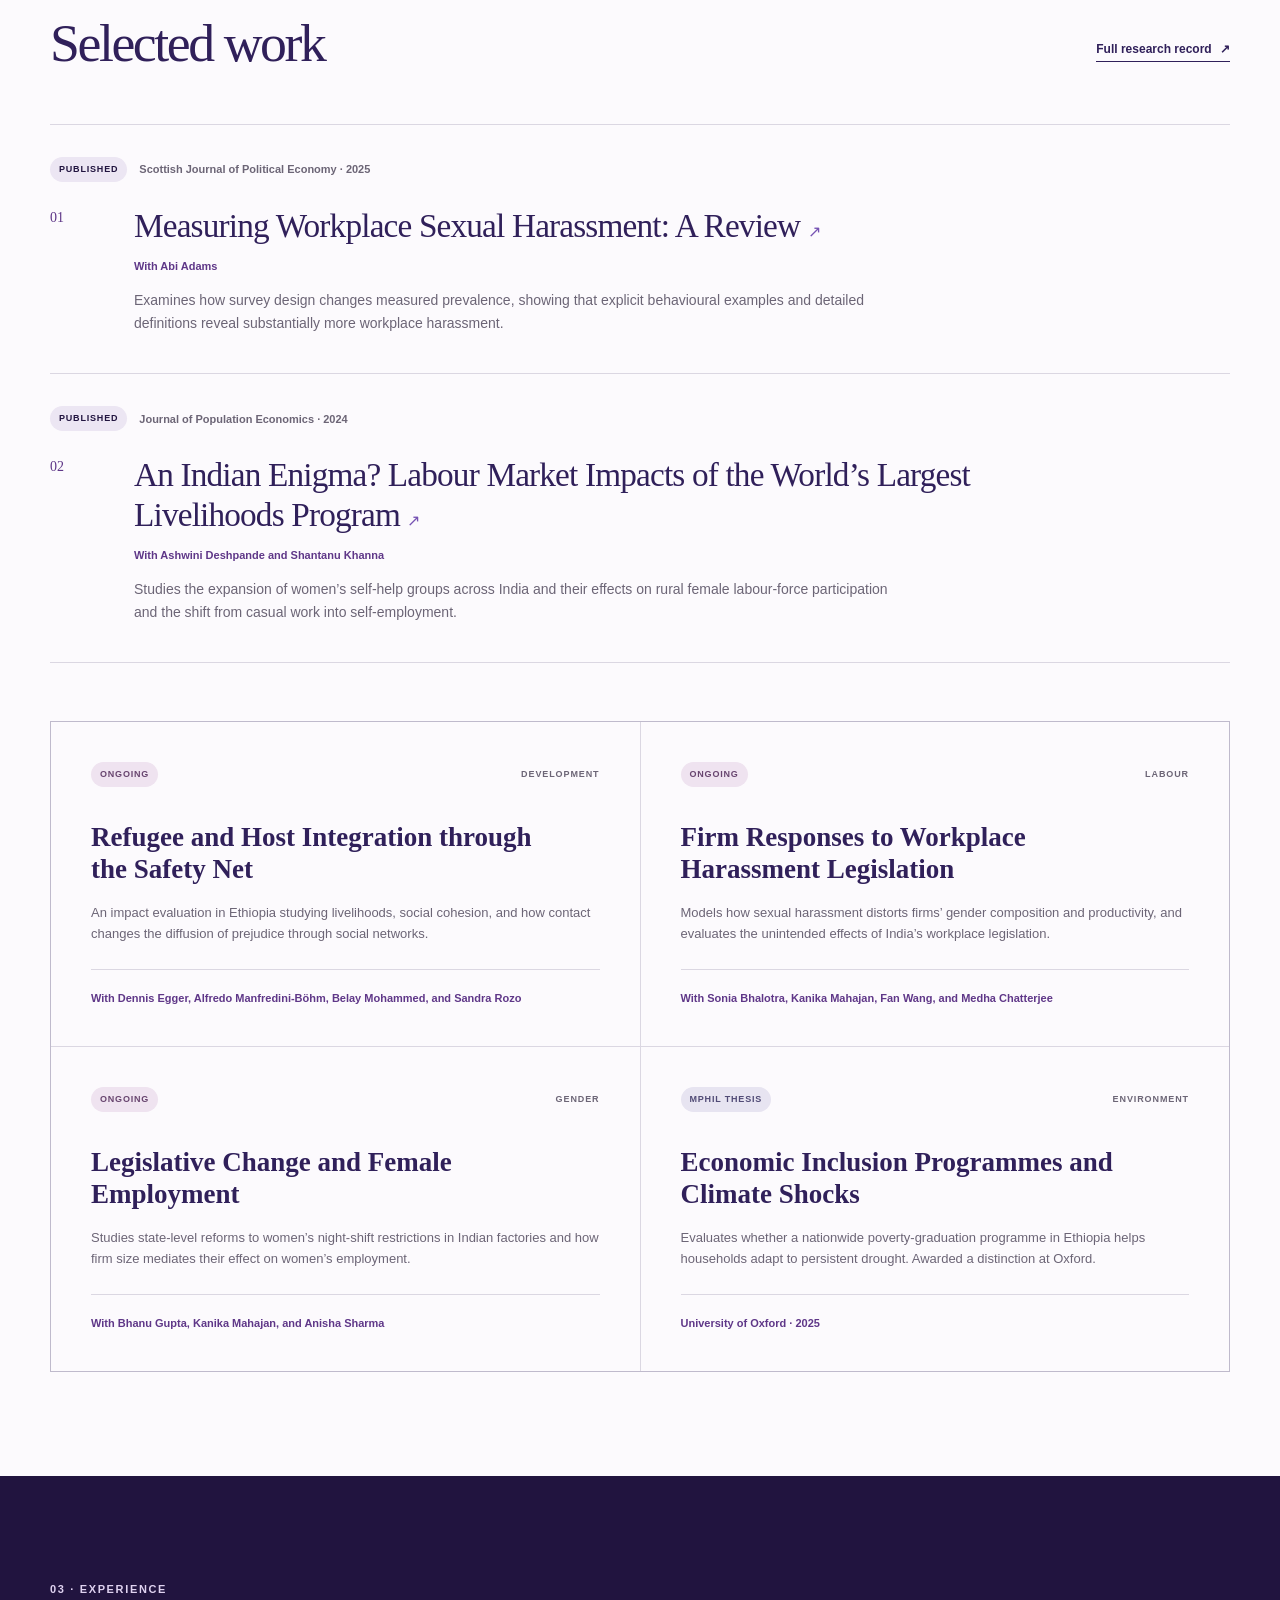
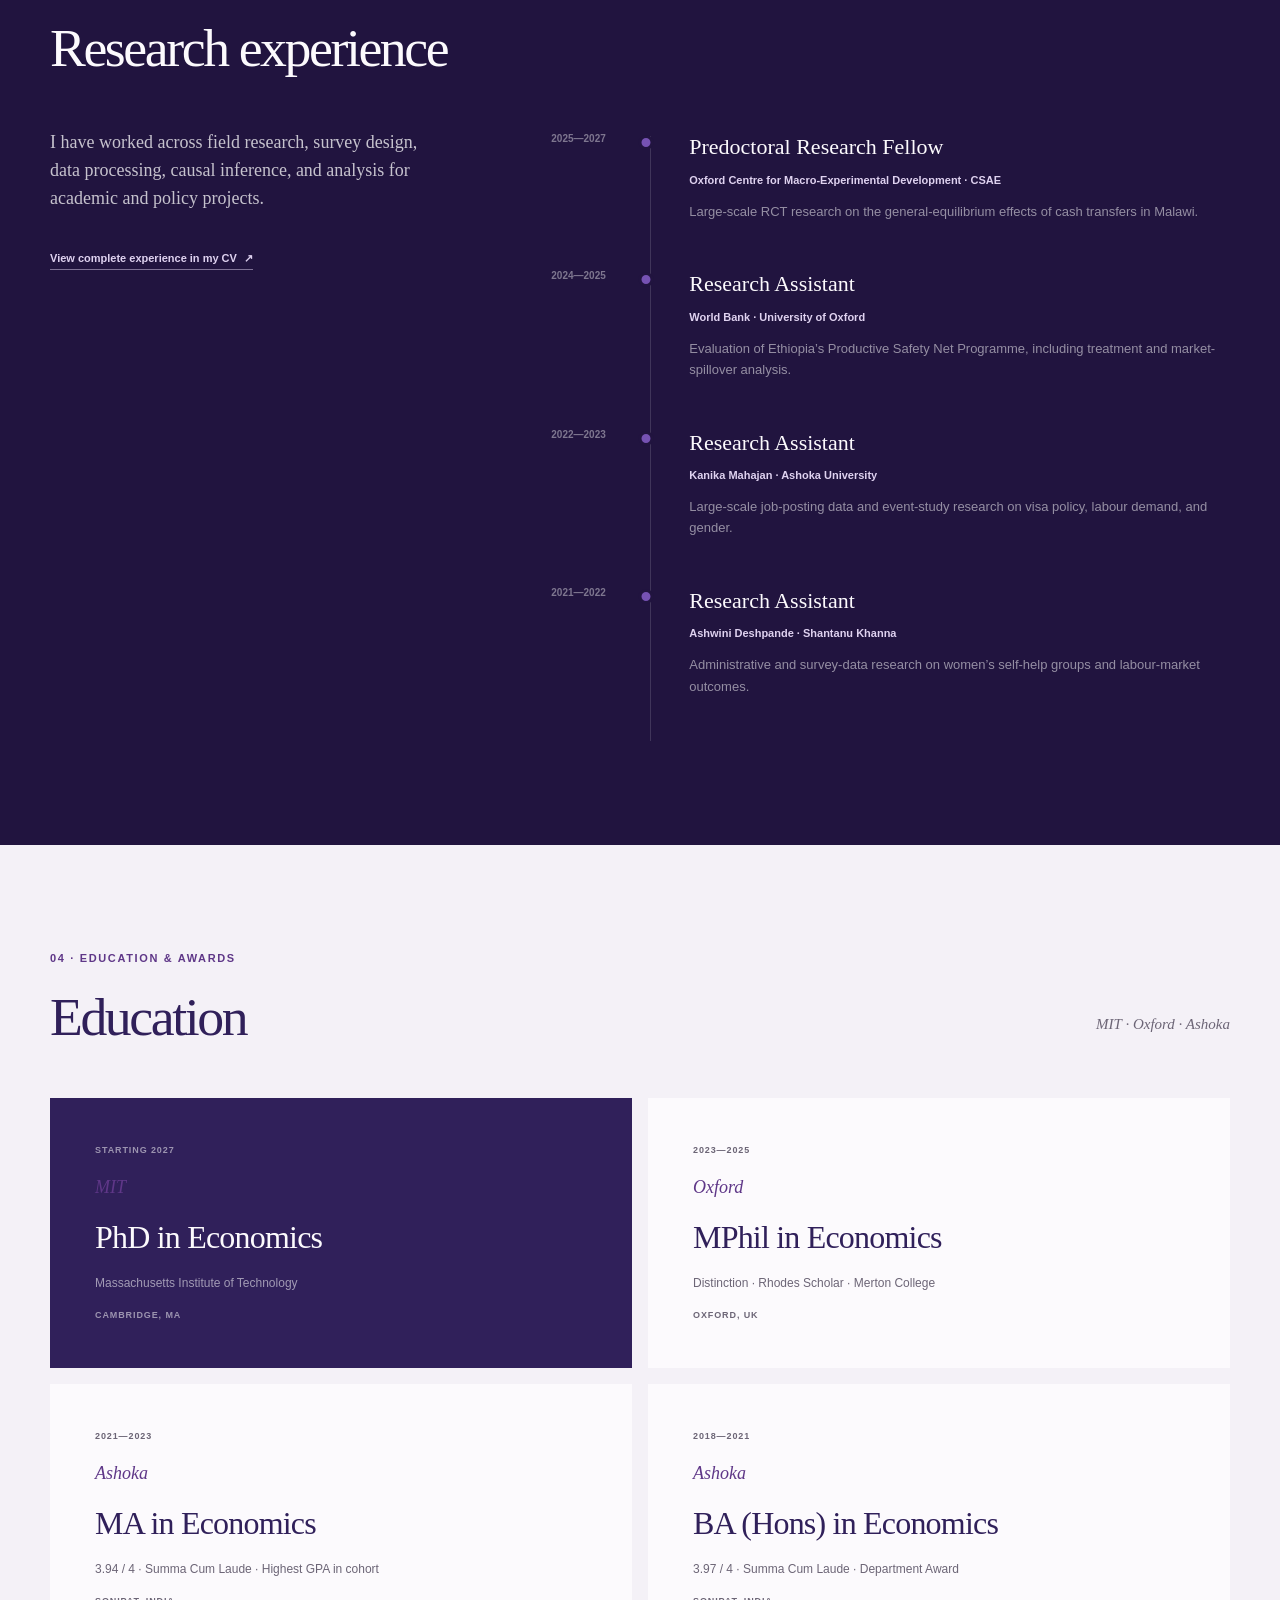
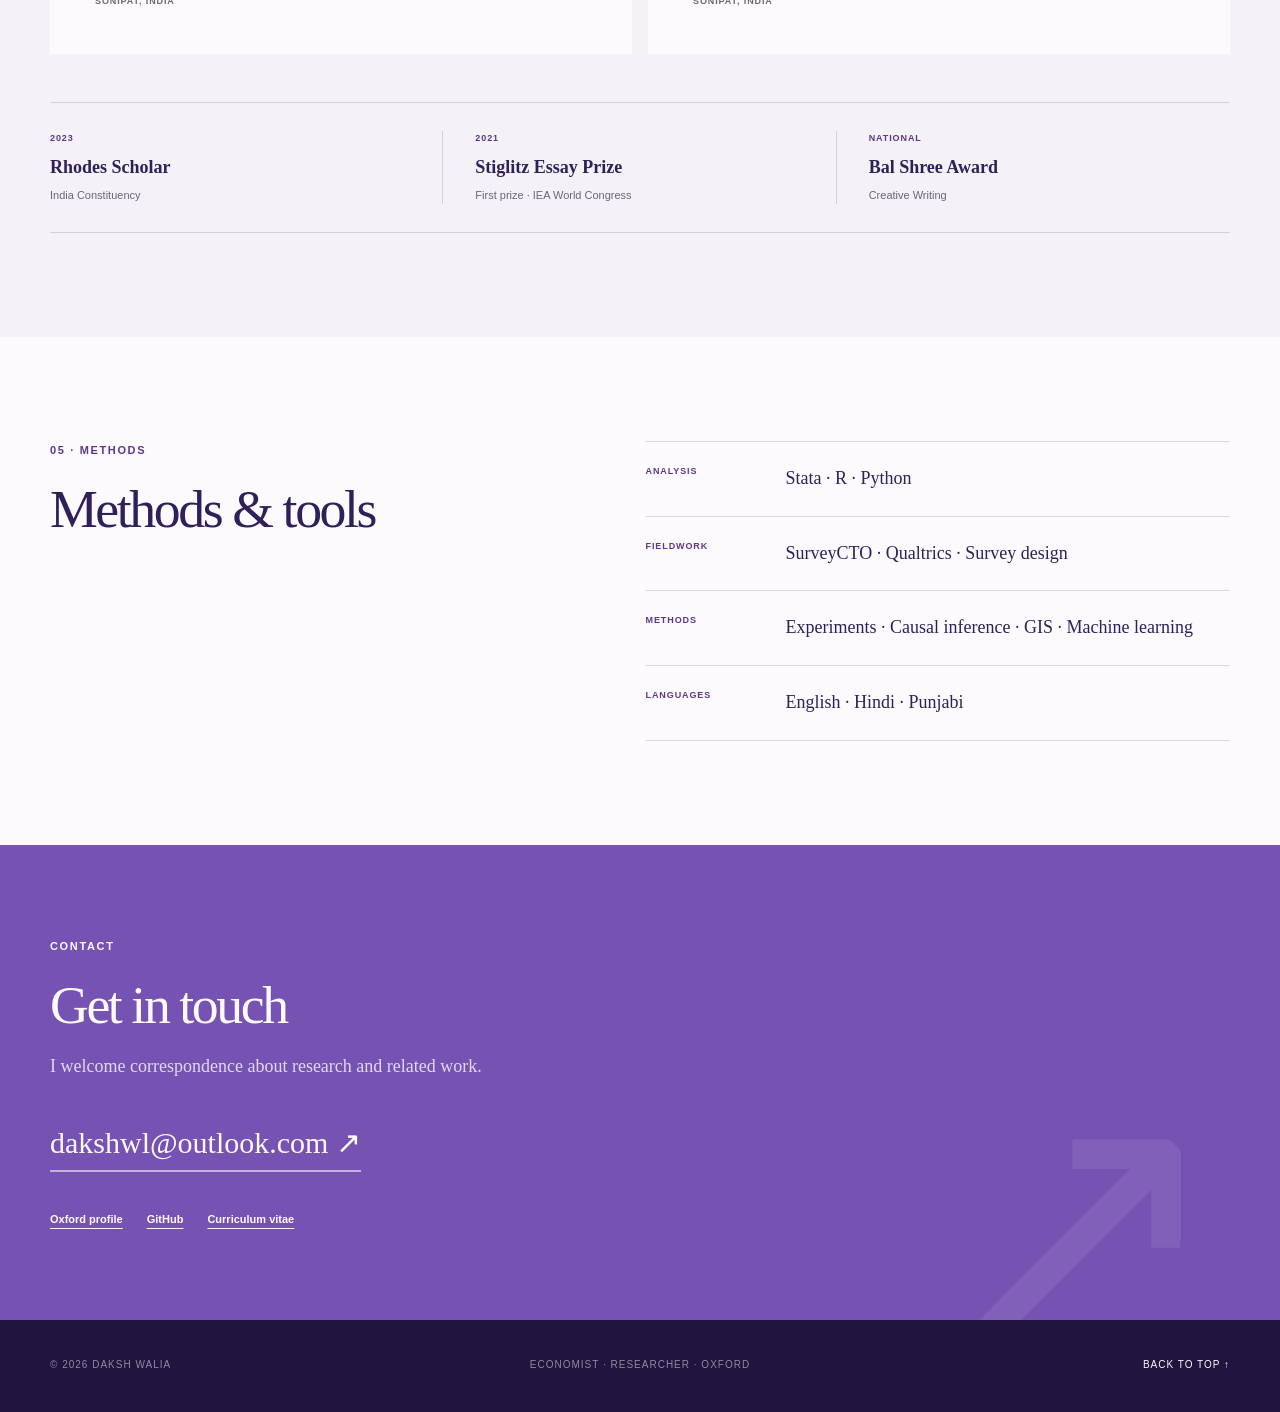
==== commit 1d84d794: "Updating colour palette to purple." ====
--- a/index.html
+++ b/index.html
@@ -4,7 +4,7 @@
     <meta charset="UTF-8">
     <meta name="viewport" content="width=device-width, initial-scale=1.0">
     <meta name="description" content="Daksh Walia is a predoctoral researcher in economics at the University of Oxford, working in development, labour, and environmental economics.">
-    <meta name="theme-color" content="#173c38">
+    <meta name="theme-color" content="#30205a">
     <meta property="og:title" content="Daksh Walia — Economist">
     <meta property="og:description" content="Research in development, labour, and environmental economics.">
     <meta property="og:type" content="website">
--- a/styles.css
+++ b/styles.css
@@ -3,22 +3,22 @@
 /* -------------------------------------------------------------------------- */
 
 :root {
-    --ink: #173c38;
-    --ink-deep: #102e2b;
-    --cream: #f4f0e6;
-    --paper: #fbfaf6;
+    --ink: #30205a;
+    --ink-deep: #21143f;
+    --cream: #f4f1f7;
+    --paper: #fcfafd;
     --white: #ffffff;
-    --orange: #d8663b;
-    --orange-ink: #aa4527;
-    --orange-soft: #f3d7c8;
-    --sage: #a9b9a5;
-    --mint: #dce5dc;
-    --line: rgba(23, 60, 56, 0.18);
-    --muted: #63726c;
+    --orange: #7652b3;
+    --orange-ink: #5f3788;
+    --orange-soft: #dfd2f0;
+    --sage: #b9accb;
+    --mint: #ece6f3;
+    --line: rgba(48, 32, 90, 0.16);
+    --muted: #6c6576;
     --font-display: "Iowan Old Style", "Palatino Linotype", "Book Antiqua", Palatino, Georgia, serif;
     --font-sans: Inter, ui-sans-serif, -apple-system, BlinkMacSystemFont, "Segoe UI", sans-serif;
     --shell: min(1180px, calc(100% - 48px));
-    --shadow: 0 24px 80px rgba(17, 49, 45, 0.16);
+    --shadow: 0 24px 80px rgba(33, 20, 63, 0.16);
 }
 
 *,
@@ -121,7 +121,7 @@
 .site-header.scrolled,
 .site-header.menu-visible {
     color: var(--ink);
-    background: rgba(251, 250, 246, 0.94);
+    background: rgba(252, 250, 253, 0.94);
     border-color: var(--line);
     backdrop-filter: blur(18px);
 }
@@ -311,7 +311,7 @@
     height: 7px;
     background: var(--orange);
     border-radius: 50%;
-    box-shadow: 0 0 0 5px rgba(216, 102, 59, 0.16);
+    box-shadow: 0 0 0 5px rgba(118, 82, 179, 0.18);
 }
 
 .hero h1 {
@@ -370,7 +370,7 @@
 }
 
 .button-primary:hover {
-    background: #f9e3d8;
+    background: #e9def4;
 }
 
 .button-secondary {
@@ -422,7 +422,7 @@
     height: 76%;
     right: -24px;
     bottom: -24px;
-    border: 1px solid rgba(243, 215, 200, 0.4);
+    border: 1px solid rgba(223, 210, 240, 0.48);
 }
 
 .portrait-frame img {
@@ -735,13 +735,13 @@
 }
 
 .status-ongoing {
-    color: #86452d;
-    background: #f6e3da;
+    color: #68456f;
+    background: #efe3f0;
 }
 
 .status-thesis {
-    color: #3e586d;
-    background: #e1e9ef;
+    color: #514b76;
+    background: #e7e4f1;
 }
 
 .publication-body {
@@ -889,7 +889,7 @@
     margin-top: 34px;
     color: var(--orange-soft);
     text-decoration: none;
-    border-bottom: 1px solid rgba(243, 215, 200, 0.48);
+    border-bottom: 1px solid rgba(223, 210, 240, 0.5);
     font-size: 11px;
     font-weight: 650;
     line-height: 2;
@@ -1156,7 +1156,7 @@
 }
 
 .contact .section-kicker {
-    color: var(--ink-deep);
+    color: var(--paper);
 }
 
 .contact h2 {
